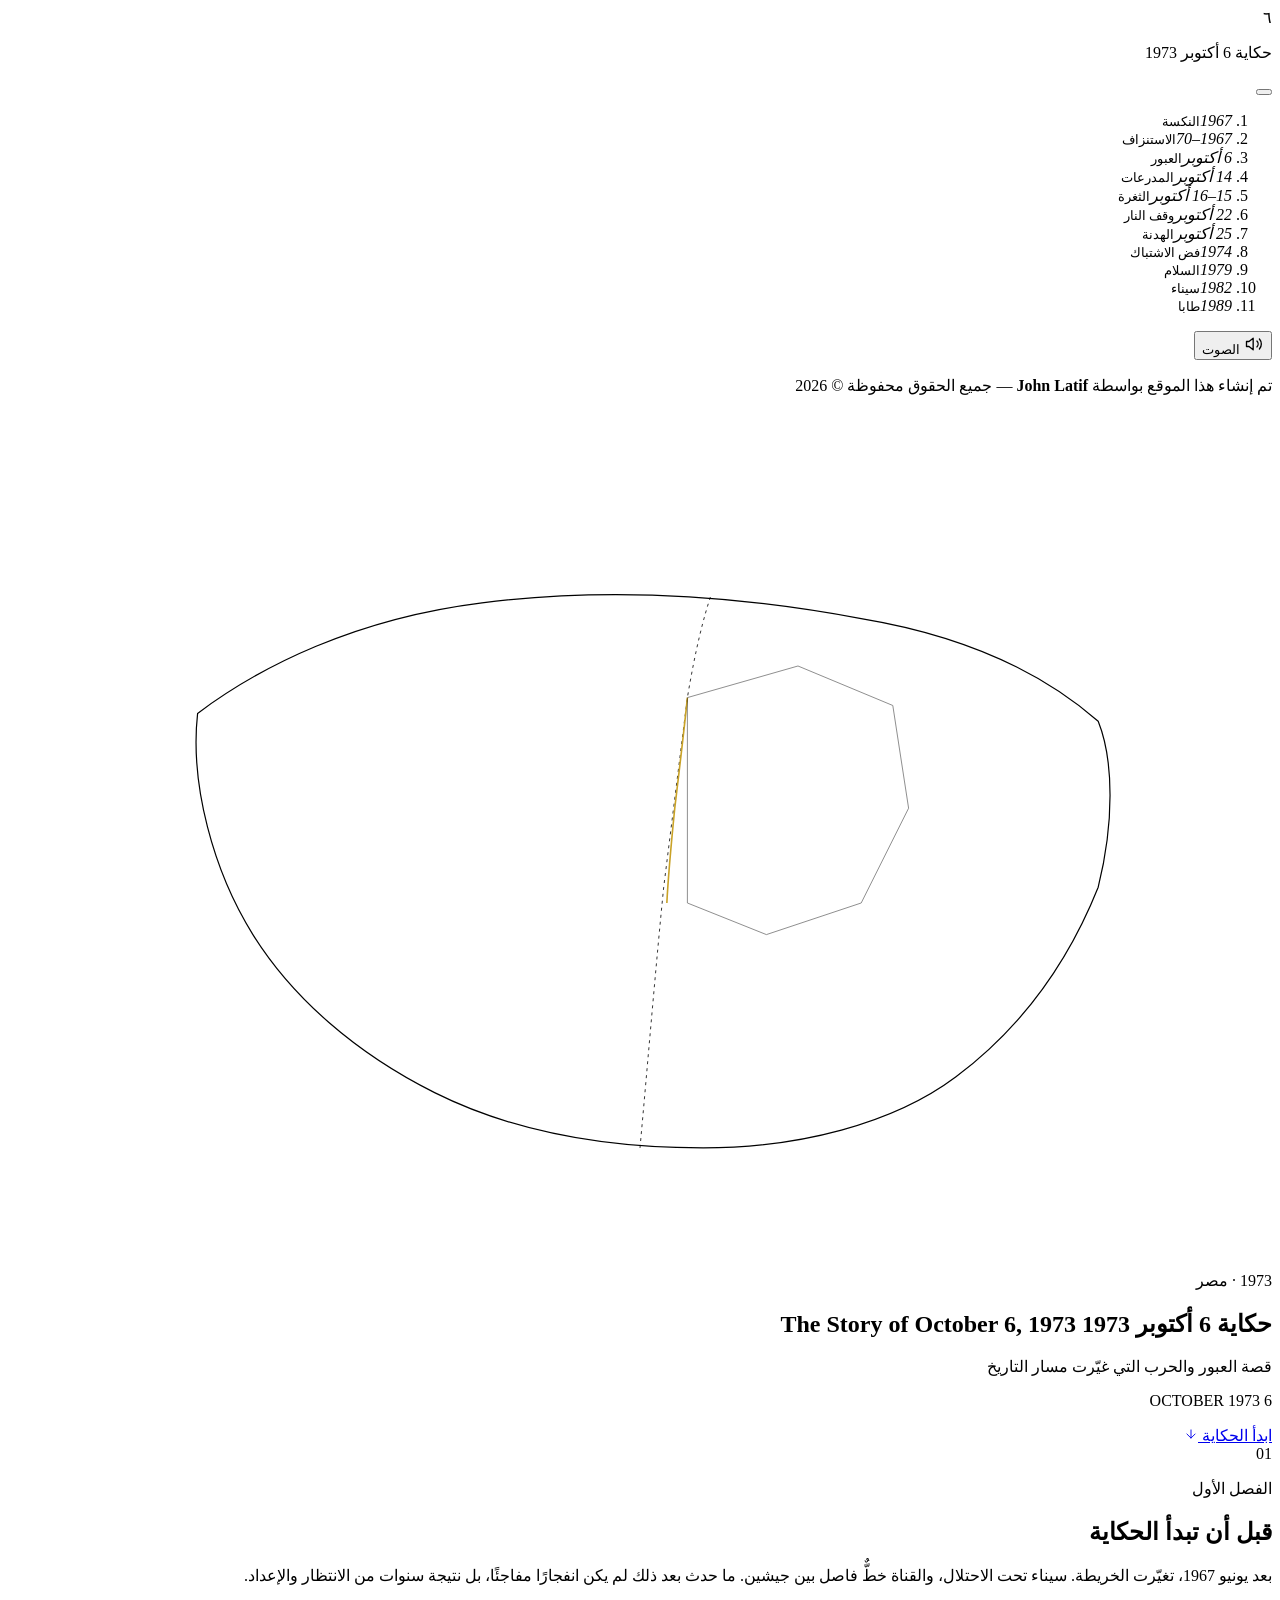
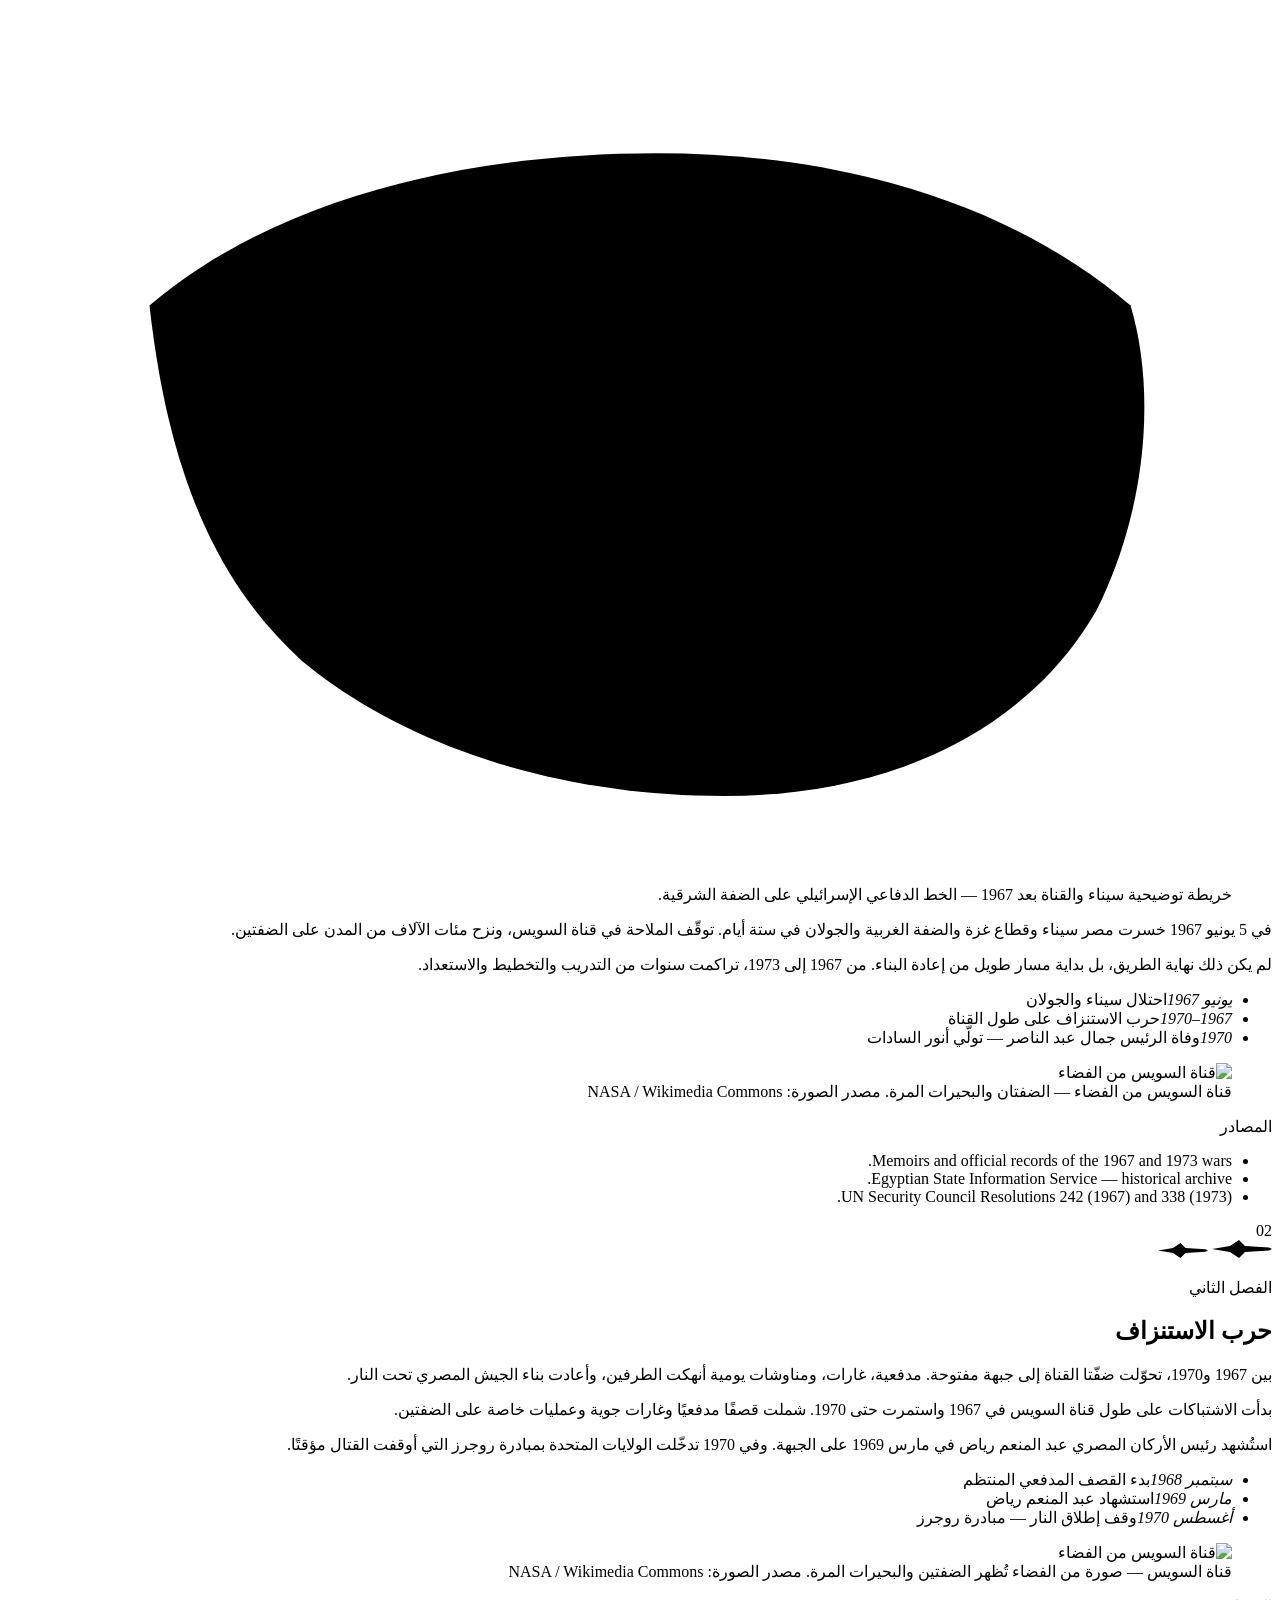
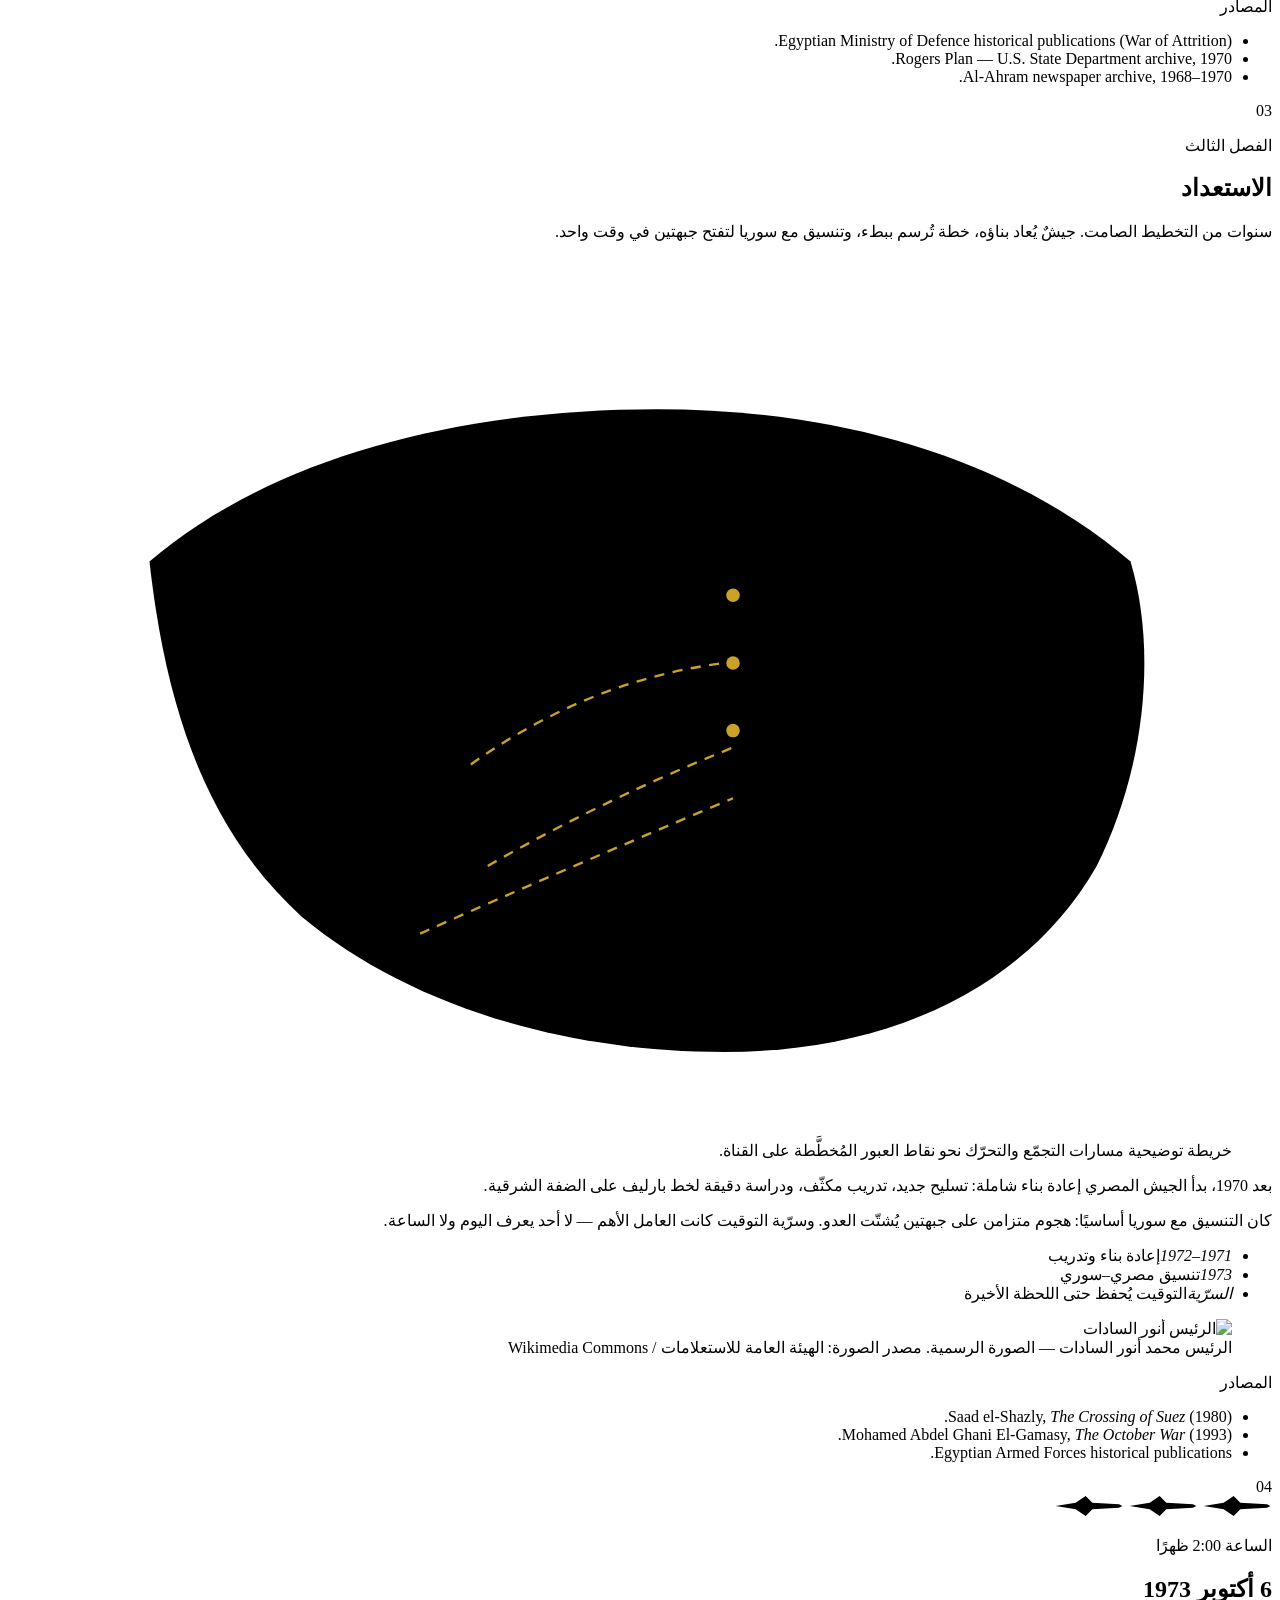
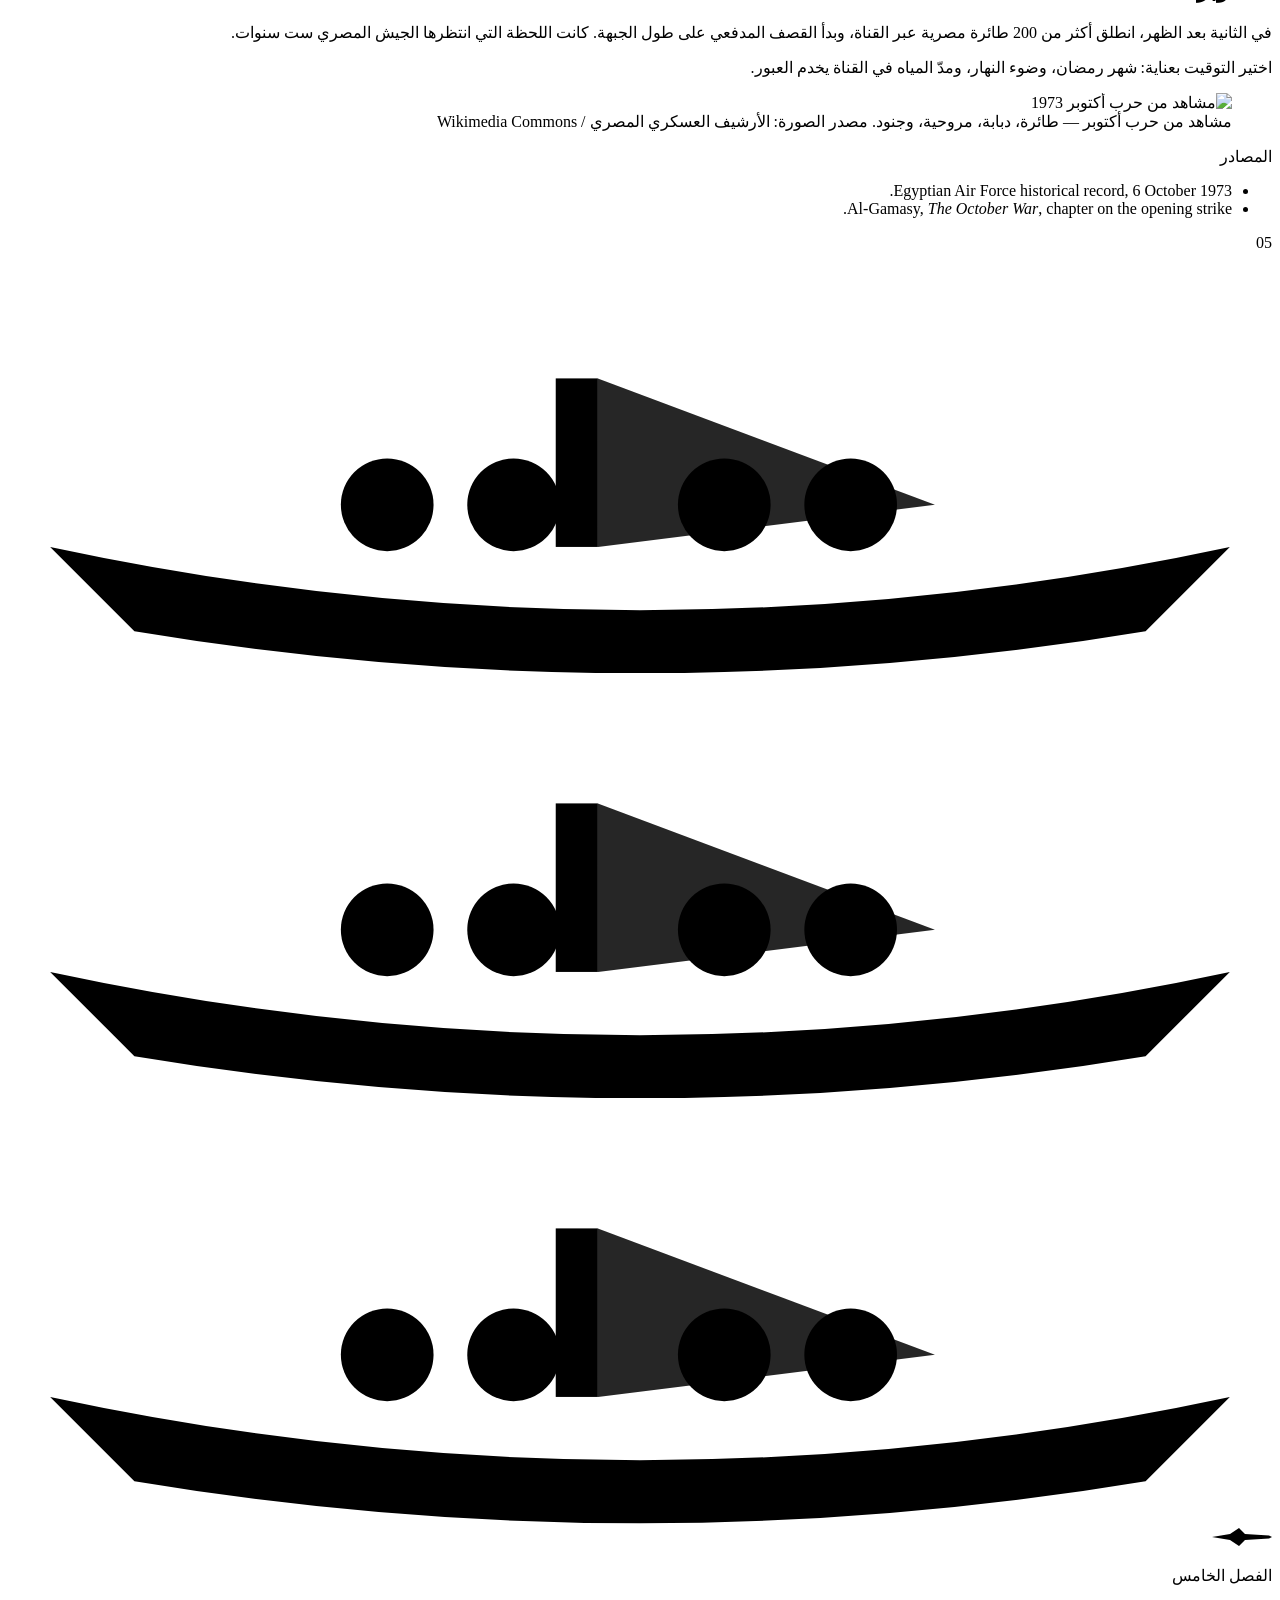
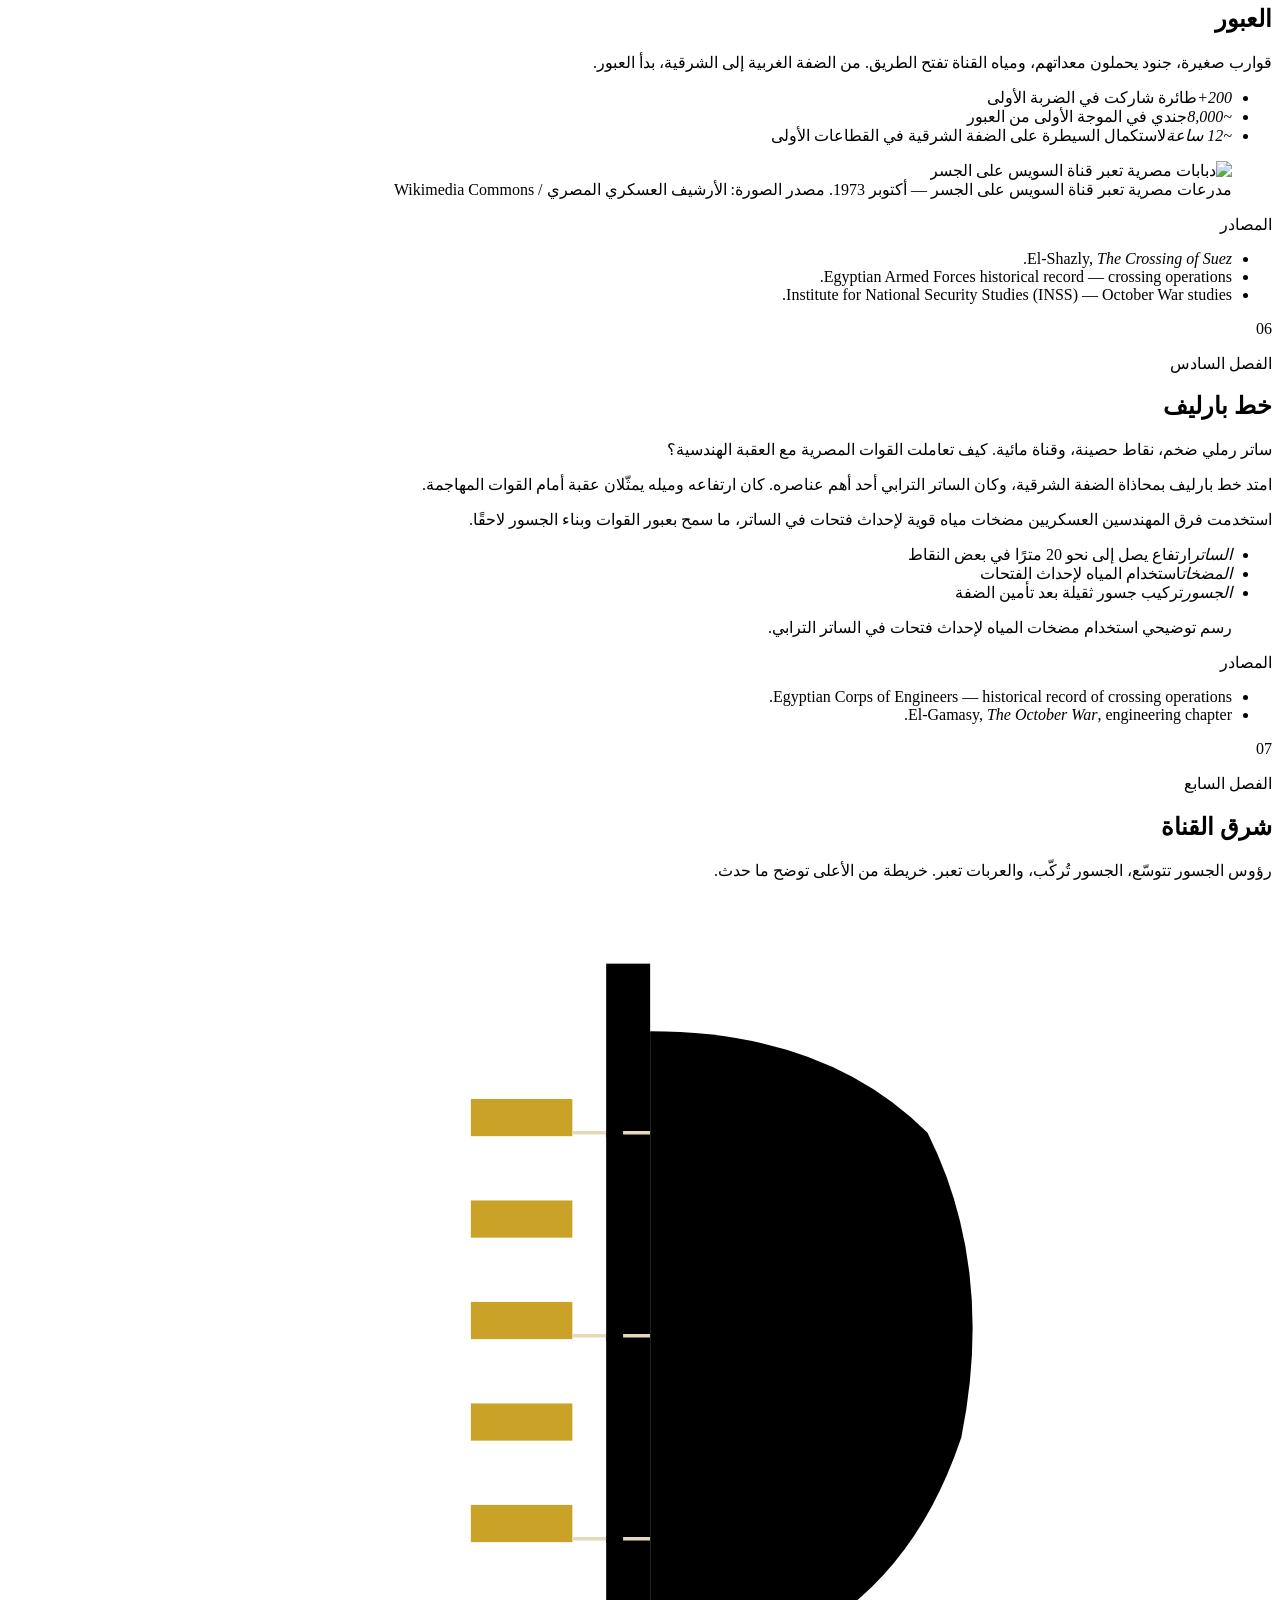
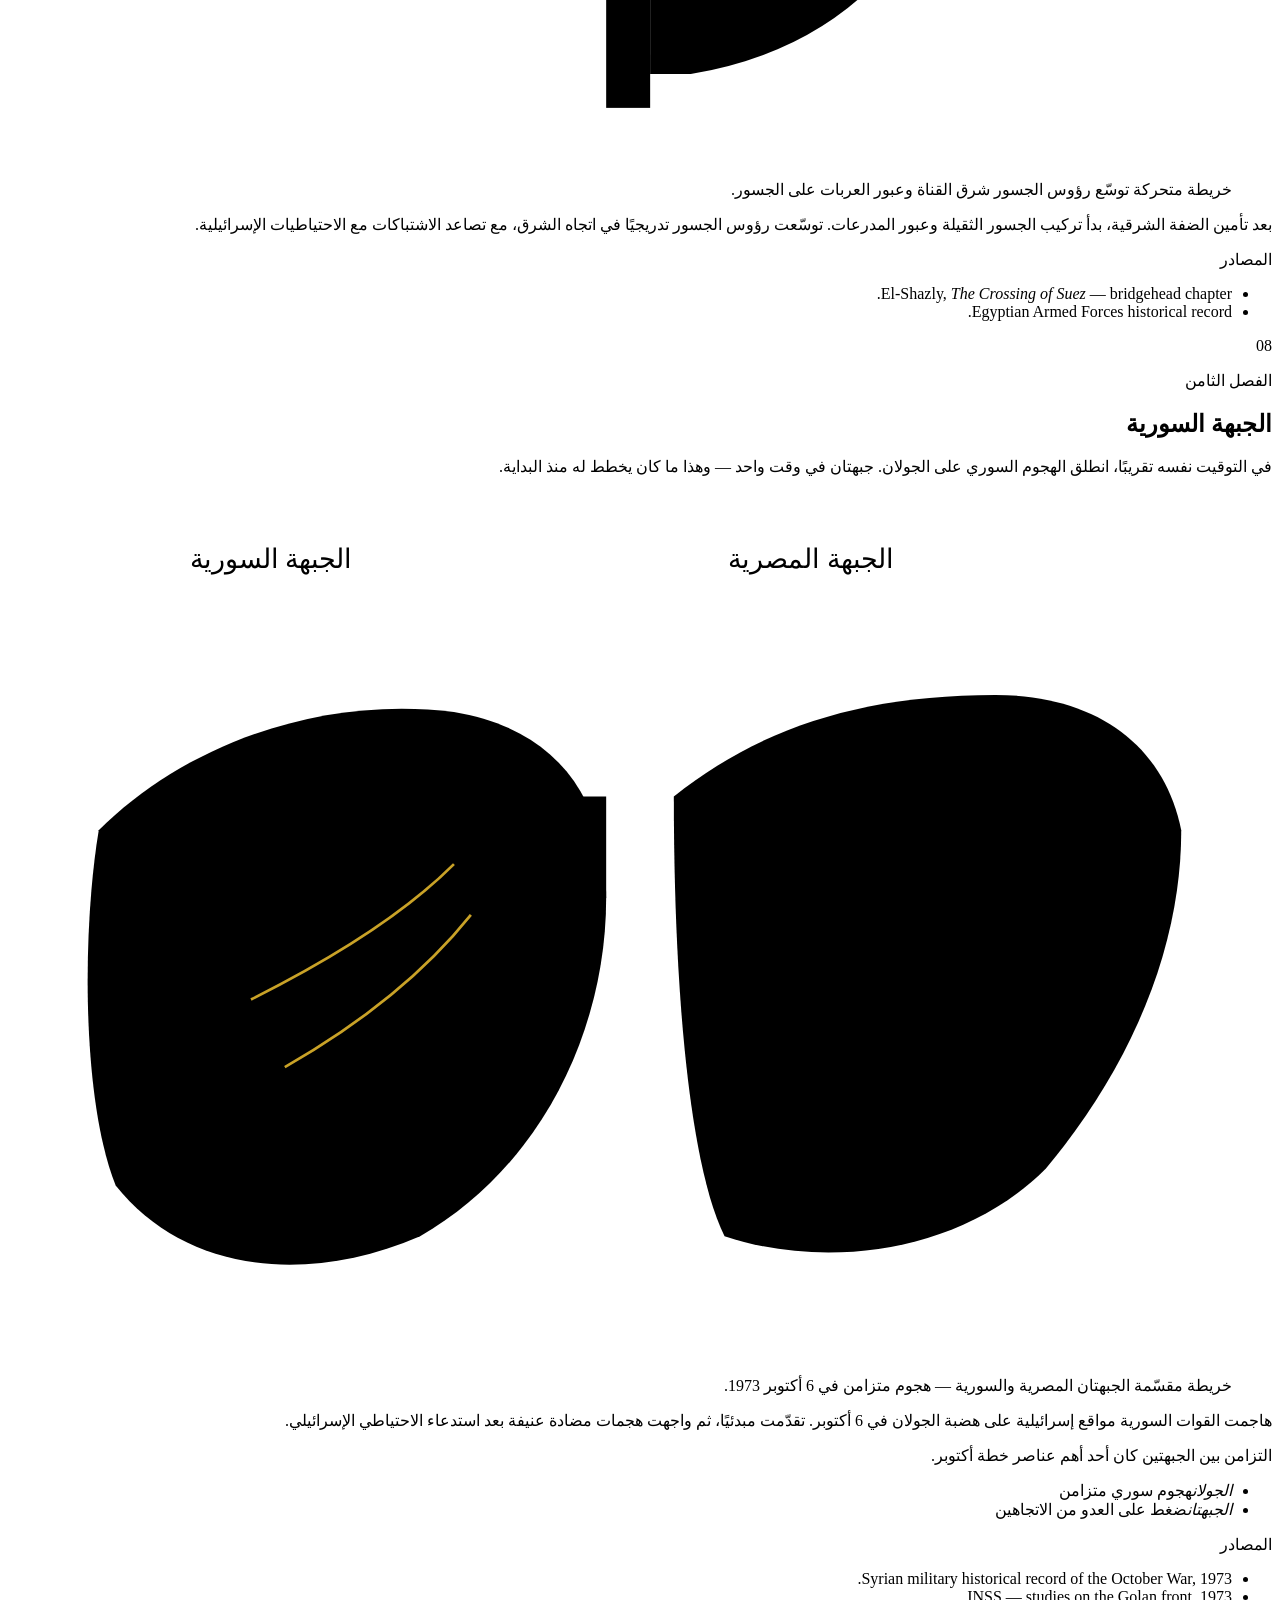
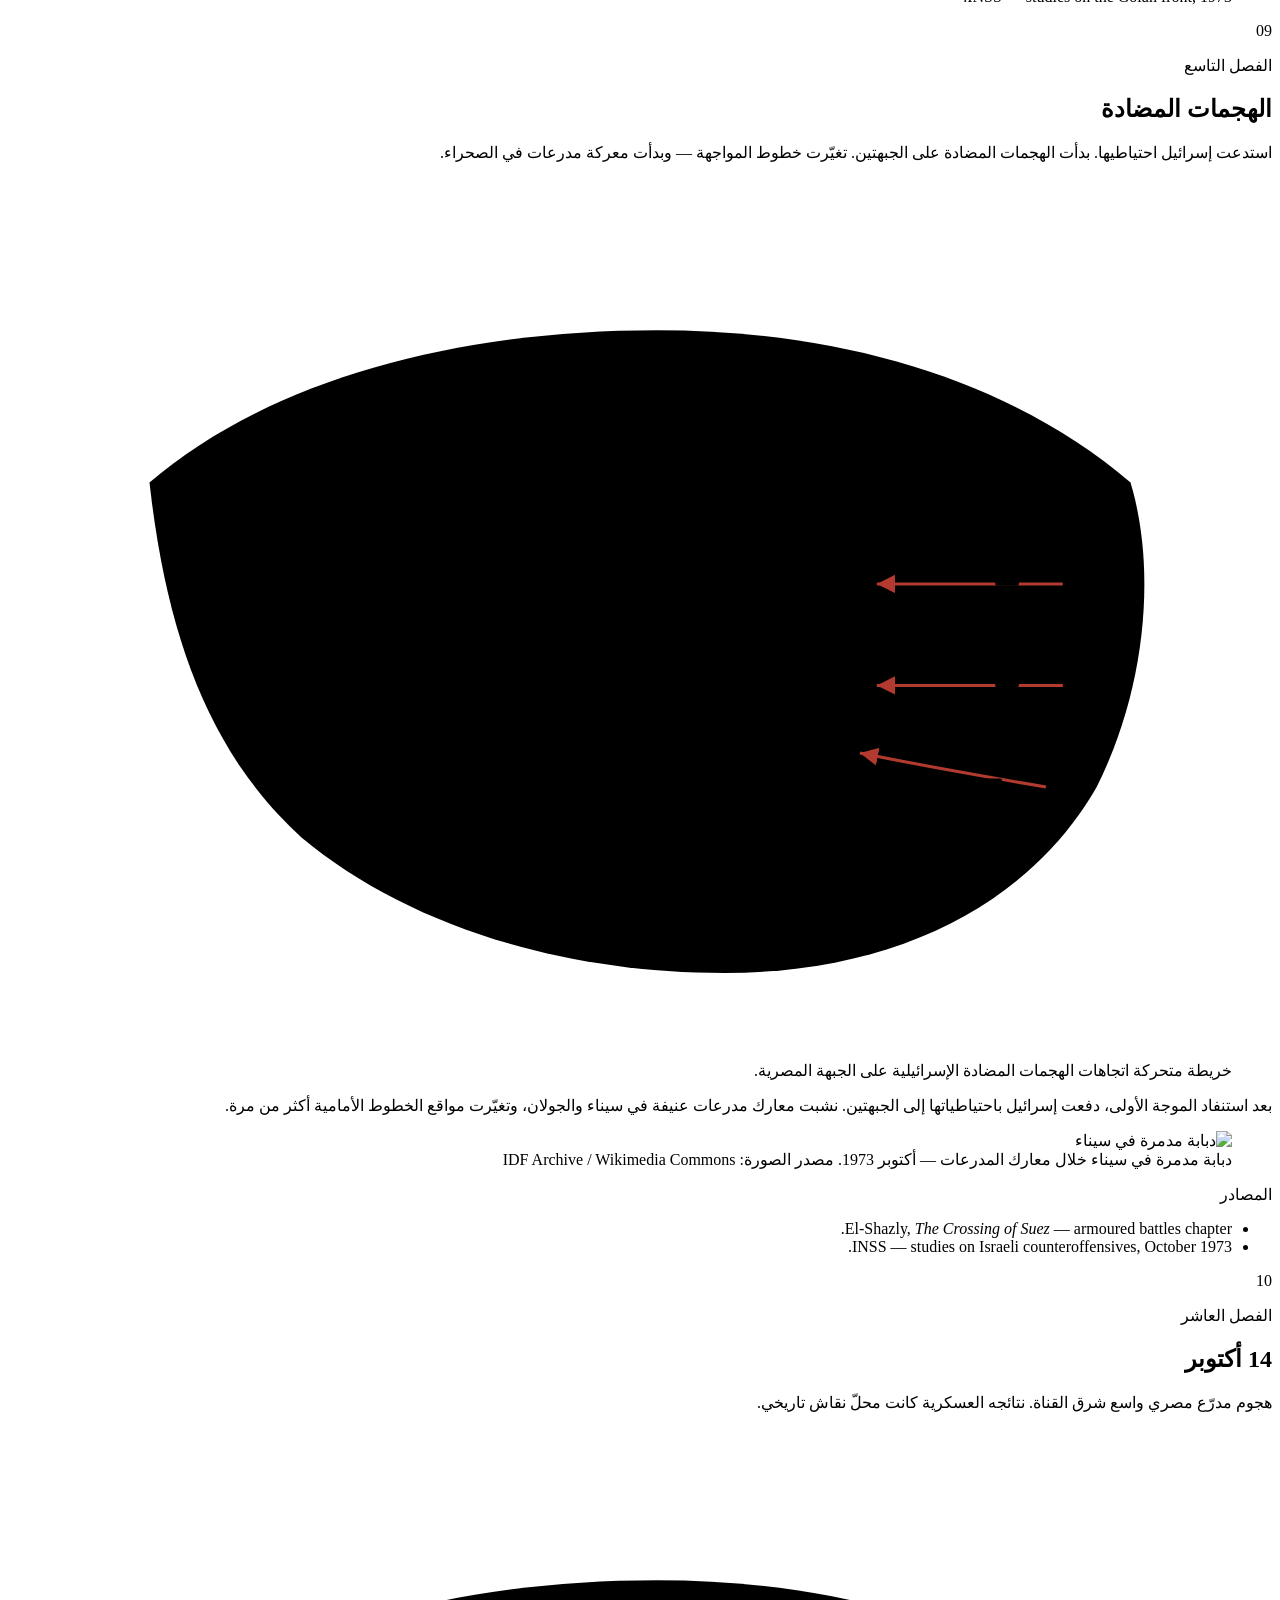
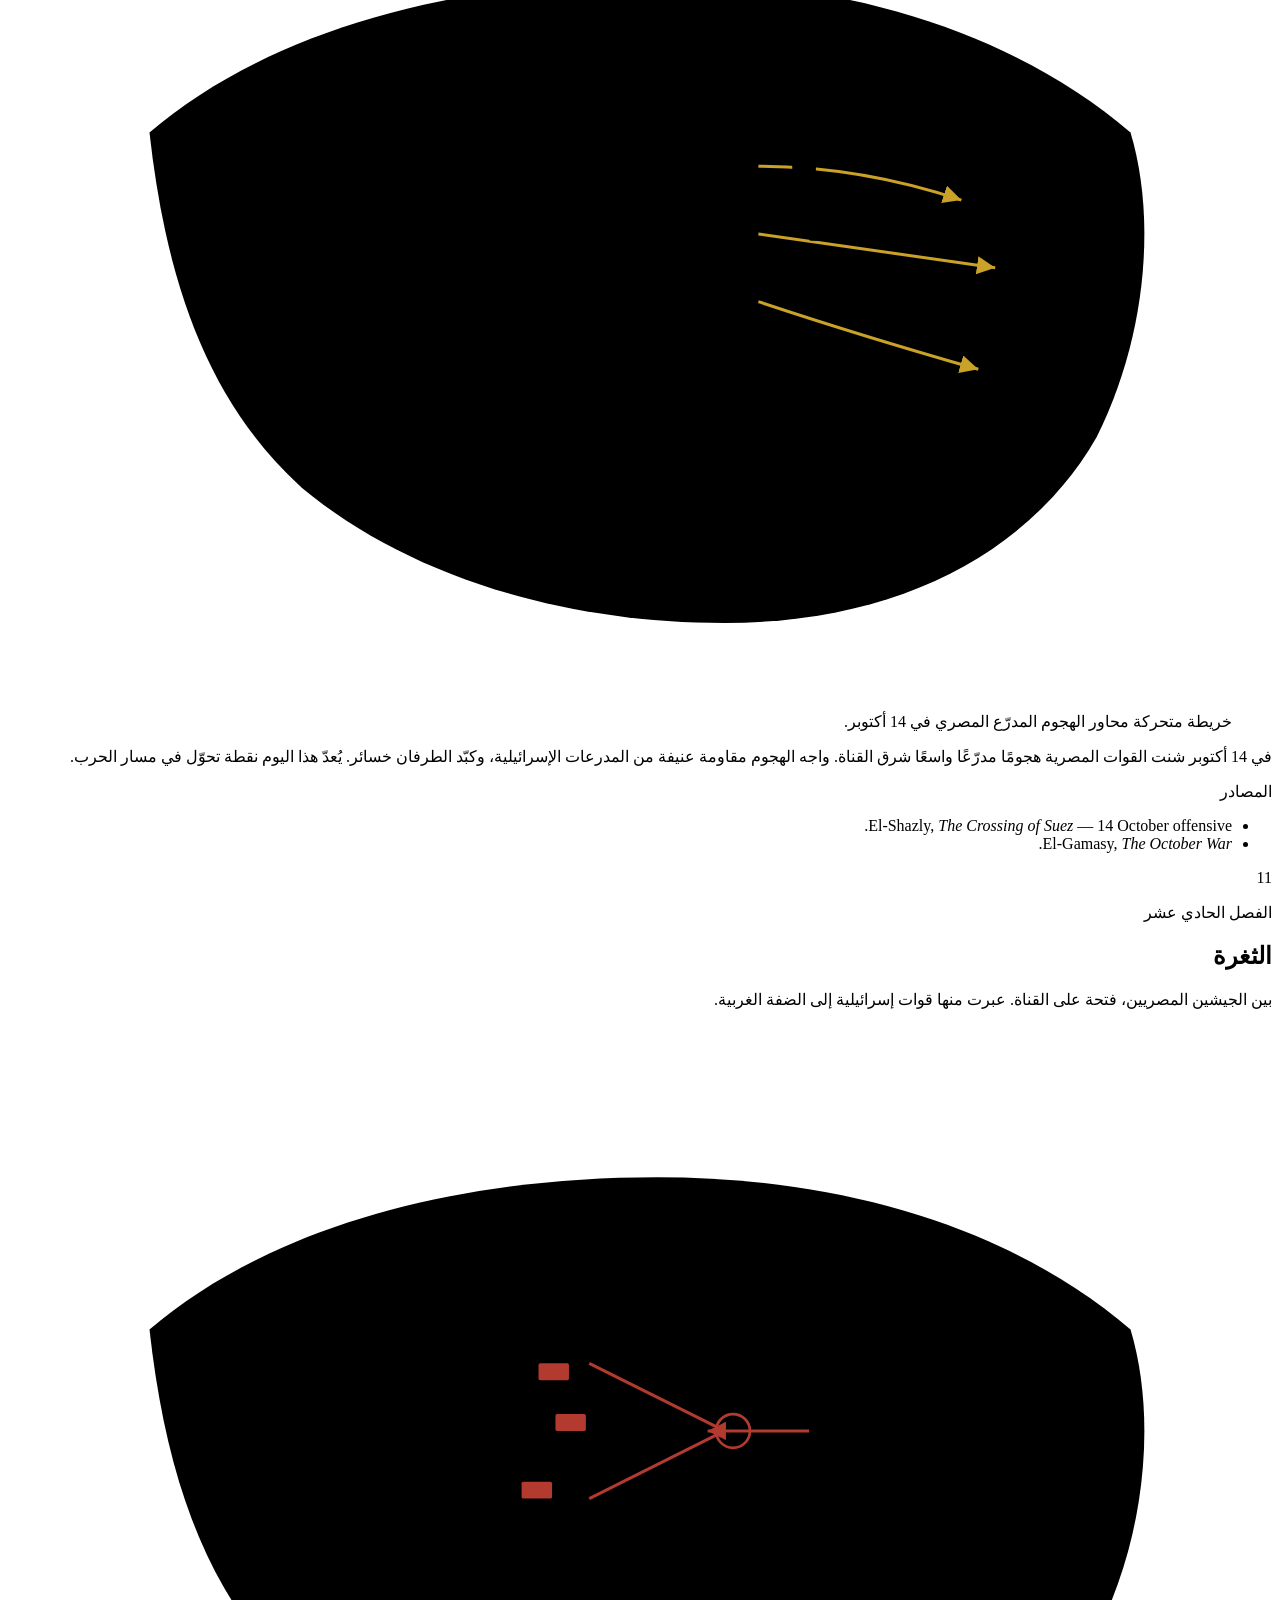
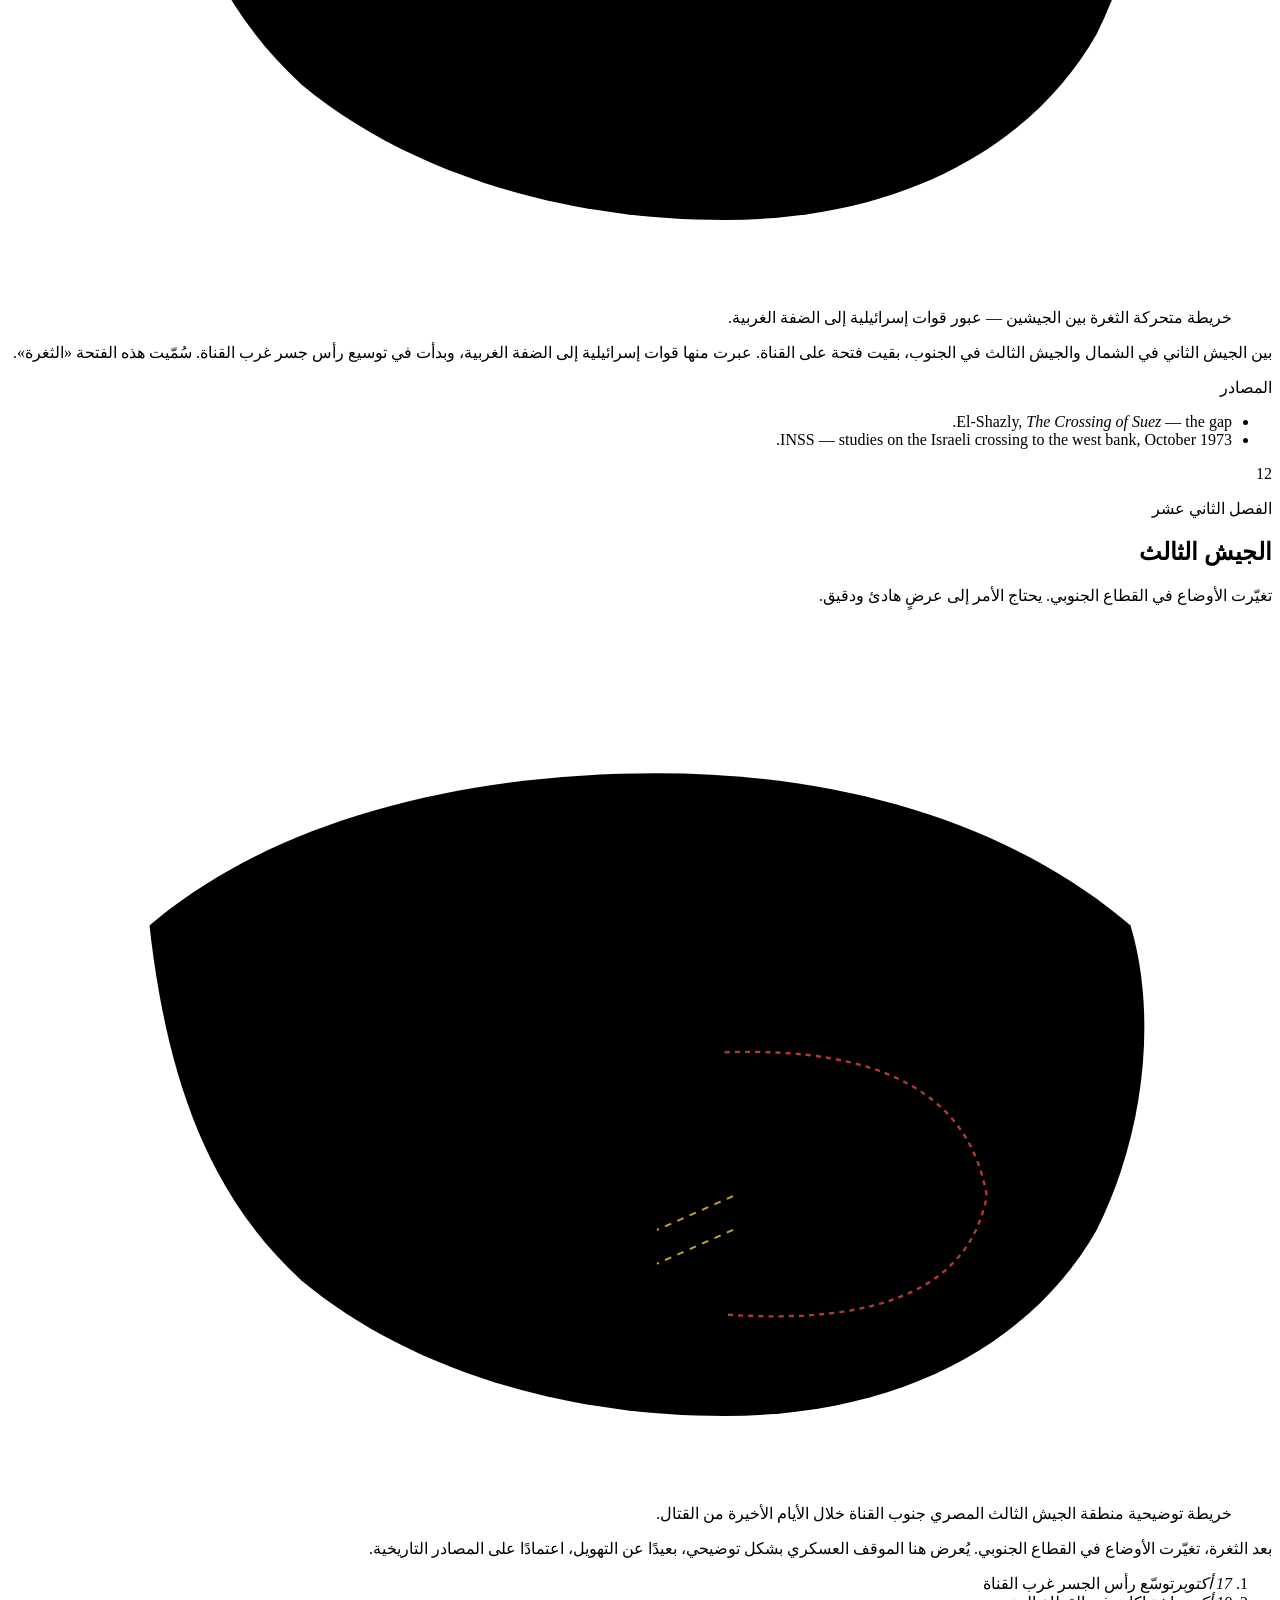
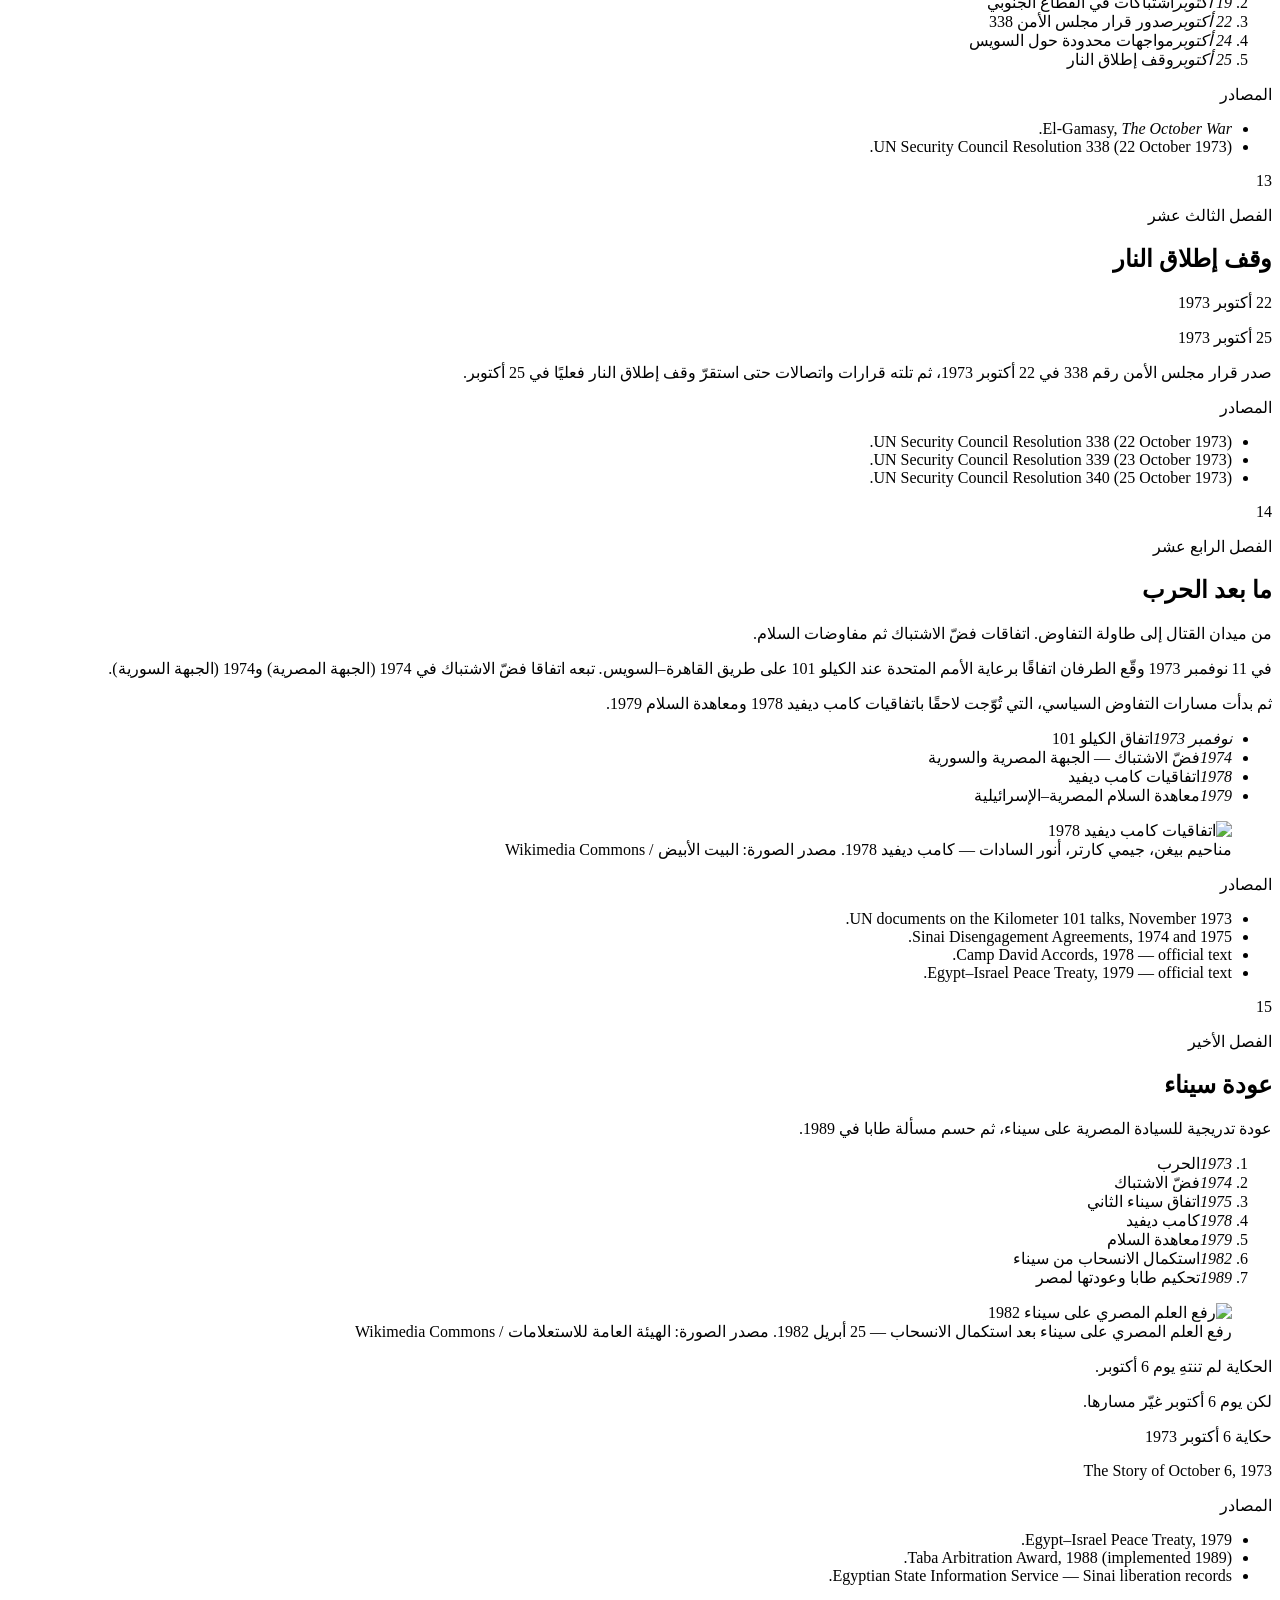
==== public/index.html @ 6283530a "Rename index.html to public/index.html" ====
<!DOCTYPE html>
<html lang="ar" dir="rtl">
<head>
<meta charset="UTF-8" />
<meta name="viewport" content="width=device-width, initial-scale=1.0, viewport-fit=cover" />
<meta name="theme-color" content="#141210" />
<title>حكاية 6 أكتوبر 1973 — The Story of October 6, 1973</title>
<meta name="description" content="قصة العبور والحرب التي غيّرت مسار التاريخ — تجربة سردية تفاعلية سينمائية عن حرب أكتوبر 1973." />
<meta name="author" content="John Latif" />
<meta name="keywords" content="6 أكتوبر, حرب أكتوبر, 1973, العبور, سيناء, مصر, October War, Yom Kippur, Ramadan War" />
<meta property="og:type" content="website" />
<meta property="og:title" content="حكاية 6 أكتوبر 1973" />
<meta property="og:description" content="قصة العبور والحرب التي غيّرت مسار التاريخ" />
<meta property="og:url" content="https://hekayet-6october.vercel.app/" />
<meta property="og:image" content="public/assets/images/hekayet-6october.webp" />
<meta property="og:locale" content="ar_EG" />
<meta name="twitter:card" content="summary_large_image" />
<meta name="twitter:title" content="حكاية 6 أكتوبر 1973" />
<meta name="twitter:description" content="قصة العبور والحرب التي غيّرت مسار التاريخ" />
<meta name="twitter:image" content="public/assets/images/hekayet-6october.webp" />
<link rel="icon" type="image/webp" href="public/assets/images/hekayet-6october.webp" />
<link rel="apple-touch-icon" href="public/assets/images/hekayet-6october.webp" />
<link rel="preconnect" href="https://fonts.googleapis.com" />
<link rel="preconnect" href="https://fonts.gstatic.com" crossorigin />
<link href="https://fonts.googleapis.com/css2?family=Amiri:wght@400;700&family=Tajawal:wght@300;400;500;700;800&family=Cormorant+Garamond:wght@400;500;600;700&family=Inter:wght@300;400;500;600&display=swap" rel="stylesheet" />
<link rel="stylesheet" href="public/css/index.css" />
<script defer src="https://cdn.jsdelivr.net/npm/gsap@3.12.5/dist/gsap.min.js"></script>
<script defer src="https://cdn.jsdelivr.net/npm/gsap@3.12.5/dist/ScrollTrigger.min.js"></script>
</head>

<body>

<div class="preloader" id="preloader" aria-hidden="true">
  <div class="preloader__inner">
    <span class="preloader__mark">٦</span>
    <div class="preloader__line"><span></span></div>
    <p class="preloader__text">حكاية 6 أكتوبر 1973</p>
  </div>
</div>

<div class="progress" aria-hidden="true">
  <div class="progress__bar" id="progressBar"></div>
</div>

<nav class="timeline" id="timeline" aria-label="الخط الزمني">
  <button class="timeline__toggle" id="timelineToggle" aria-label="إظهار/إخفاء الخط الزمني">
    <span></span><span></span><span></span>
  </button>
  <ol class="timeline__list" id="timelineList">
    <li data-year="1967"><span class="timeline__dot"></span><em>1967</em><small>النكسة</small></li>
    <li data-year="1967-70"><span class="timeline__dot"></span><em>1967–70</em><small>الاستنزاف</small></li>
    <li data-year="1973-10-06"><span class="timeline__dot"></span><em>6 أكتوبر</em><small>العبور</small></li>
    <li data-year="1973-10-14"><span class="timeline__dot"></span><em>14 أكتوبر</em><small>المدرعات</small></li>
    <li data-year="1973-10-15"><span class="timeline__dot"></span><em>15–16 أكتوبر</em><small>الثغرة</small></li>
    <li data-year="1973-10-22"><span class="timeline__dot"></span><em>22 أكتوبر</em><small>وقف النار</small></li>
    <li data-year="1973-10-25"><span class="timeline__dot"></span><em>25 أكتوبر</em><small>الهدنة</small></li>
    <li data-year="1974"><span class="timeline__dot"></span><em>1974</em><small>فض الاشتباك</small></li>
    <li data-year="1979"><span class="timeline__dot"></span><em>1979</em><small>السلام</small></li>
    <li data-year="1982"><span class="timeline__dot"></span><em>1982</em><small>سيناء</small></li>
    <li data-year="1989"><span class="timeline__dot"></span><em>1989</em><small>طابا</small></li>
  </ol>
</nav>

<button class="audio-toggle" id="audioToggle" aria-label="تشغيل/إيقاف الصوت" aria-pressed="false">
  <svg viewBox="0 0 24 24" width="20" height="20" fill="none" stroke="currentColor" stroke-width="1.6" stroke-linecap="round" stroke-linejoin="round" aria-hidden="true">
    <path d="M11 5 6 9H3v6h3l5 4V5z"/>
    <path class="audio-toggle__wave" d="M15.5 8.5a5 5 0 0 1 0 7"/>
    <path class="audio-toggle__wave" d="M18.5 6a9 9 0 0 1 0 12"/>
  </svg>
  <span class="audio-toggle__label">الصوت</span>
</button>

<audio id="ambientAudio" src="public/assets/sound/song.mp3" loop preload="none"></audio>

<div class="top-credit" role="note">
  <p>تم إنشاء هذا الموقع بواسطة <strong>John Latif</strong> — جميع الحقوق محفوظة © 2026</p>
</div>

<main id="story">

<section class="hero" id="hero" data-chapter="hero" aria-label="افتتاحية">
  <div class="hero__bg">
    <img src="public/assets/images/hekayet-6october.webp" alt="" class="hero__image" loading="eager" fetchpriority="high" draggable="false" />
    <div class="hero__vignette"></div>
    <div class="hero__grain"></div>
  </div>

  <div class="hero__map" aria-hidden="true">
    <svg viewBox="0 0 800 520" preserveAspectRatio="xMidYMid meet">
      <path class="hero__map-egypt" d="M120,180 C160,150 220,120 300,110 C380,100 460,105 540,120 C600,130 650,150 690,185 C700,210 700,250 690,290 C670,340 640,380 600,410 C560,440 500,455 440,455 C380,455 320,445 270,420 C220,395 180,360 155,320 C130,280 115,225 120,180 Z" fill="none" stroke="currentColor" stroke-width="1.2" vector-effect="non-scaling-stroke" />
      <path class="hero__map-nile" d="M400,455 C405,400 410,340 415,290 C420,250 425,210 430,170 C435,140 440,120 445,105" fill="none" stroke="currentColor" stroke-width="0.8" stroke-dasharray="3 4" vector-effect="non-scaling-stroke" />
      <path class="hero__map-canal" d="M430,170 C428,190 425,215 422,240 C420,260 418,280 417,300" fill="none" stroke="#c9a227" stroke-width="1.6" vector-effect="non-scaling-stroke" />
      <path class="hero__map-sinai" d="M430,170 L500,150 L560,175 L570,240 L540,300 L480,320 L430,300 Z" fill="none" stroke="currentColor" stroke-width="0.8" opacity="0.55" vector-effect="non-scaling-stroke" />
      <rect class="hero__sweep" x="0" y="0" width="800" height="520" fill="url(#sweepGrad)" opacity="0" />
      <defs>
        <linearGradient id="sweepGrad" x1="0" y1="0" x2="1" y2="0">
          <stop offset="0%" stop-color="#c9a227" stop-opacity="0"/>
          <stop offset="50%" stop-color="#c9a227" stop-opacity="0.18"/>
          <stop offset="100%" stop-color="#c9a227" stop-opacity="0"/>
        </linearGradient>
      </defs>
    </svg>
  </div>

  <div class="hero__content">
    <p class="hero__eyebrow">1973 · مصر</p>
    <h1 class="hero__title">
      <span class="hero__title-ar">حكاية 6 أكتوبر 1973</span>
      <span class="hero__title-en">The Story of October 6, 1973</span>
    </h1>
    <p class="hero__subtitle">قصة العبور والحرب التي غيّرت مسار التاريخ</p>
    <p class="hero__date">6 OCTOBER 1973</p>
  </div>

  <a href="#chapter-01" class="hero__cta" aria-label="ابدأ الحكاية">
    <span>ابدأ الحكاية</span>
    <svg viewBox="0 0 24 24" width="14" height="14" fill="none" stroke="currentColor" stroke-width="1.6" stroke-linecap="round" stroke-linejoin="round" aria-hidden="true">
      <path d="M12 5v14M5 12l7 7 7-7"/>
    </svg>
  </a>
</section>


<section class="chapter chapter--prewar" id="chapter-01" data-chapter="1967" aria-labelledby="ch01-title">
  <div class="chapter__marker" aria-hidden="true">01</div>
  <div class="chapter__inner">
    <header class="chapter__header">
      <p class="chapter__kicker">الفصل الأول</p>
      <h2 class="chapter__title" id="ch01-title">قبل أن تبدأ الحكاية</h2>
      <p class="chapter__lead">بعد يونيو 1967، تغيّرت الخريطة. سيناء تحت الاحتلال، والقناة خطٌّ فاصل بين جيشين. ما حدث بعد ذلك لم يكن انفجارًا مفاجئًا، بل نتيجة سنوات من الانتظار والإعداد.</p>
    </header>

    <div class="chapter__layout">
      <figure class="map" data-map="prewar">
        <div class="map__frame">
          <svg viewBox="0 0 700 520" preserveAspectRatio="xMidYMid meet" class="map__svg">
            <path class="map__egypt" d="M60,180 C130,120 240,90 360,90 C470,90 570,120 640,180 C655,230 650,300 620,360 C580,430 500,470 400,470 C300,470 210,440 150,390 C95,340 70,270 60,180 Z" />
            <path class="map__sinai" d="M400,160 L560,140 L640,180 L620,270 L560,340 L460,350 L400,300 Z" />
            <line class="map__canal" x1="405" y1="165" x2="405" y2="310" />
            <line class="map__eastbank" x1="410" y1="160" x2="410" y2="315" />
            <g class="map__positions">
              <circle cx="440" cy="200" r="3.5"/><circle cx="470" cy="230" r="3.5"/>
              <circle cx="500" cy="260" r="3.5"/><circle cx="530" cy="290" r="3.5"/>
              <circle cx="460" cy="280" r="3.5"/><circle cx="490" cy="310" r="3.5"/>
            </g>
          </svg>
        </div>
        <figcaption class="map__caption">
          <span class="map__caption-label">خريطة توضيحية</span>
          سيناء والقناة بعد 1967 — الخط الدفاعي الإسرائيلي على الضفة الشرقية.
        </figcaption>
      </figure>

      <div class="chapter__text">
        <p>في 5 يونيو 1967 خسرت مصر سيناء وقطاع غزة والضفة الغربية والجولان في ستة أيام. توقّف الملاحة في قناة السويس، ونزح مئات الآلاف من المدن على الضفتين.</p>
        <p>لم يكن ذلك نهاية الطريق، بل بداية مسار طويل من إعادة البناء. من 1967 إلى 1973، تراكمت سنوات من التدريب والتخطيط والاستعداد.</p>
        <ul class="facts">
          <li><em>يونيو 1967</em><span>احتلال سيناء والجولان</span></li>
          <li><em>1967–1970</em><span>حرب الاستنزاف على طول القناة</span></li>
          <li><em>1970</em><span>وفاة الرئيس جمال عبد الناصر — تولّي أنور السادات</span></li>
        </ul>
      </div>
    </div>

    <figure class="photo photo--wide">
      <img src="public/assets/images/archival/1967/suez-canal-satellite.webp" alt="قناة السويس من الفضاء" loading="lazy" draggable="false" />
      <figcaption>
        <span class="photo__caption">قناة السويس من الفضاء — الضفتان والبحيرات المرة.</span>
        <span class="photo__credit">مصدر الصورة: NASA / Wikimedia Commons</span>
      </figcaption>
    </figure>

    <footer class="chapter__sources">
      <p class="sources__label">المصادر</p>
      <ul>
        <li>Memoirs and official records of the 1967 and 1973 wars.</li>
        <li>Egyptian State Information Service — historical archive.</li>
        <li>UN Security Council Resolutions 242 (1967) and 338 (1973).</li>
      </ul>
    </footer>
  </div>
</section>


<section class="chapter chapter--attrition" id="chapter-02" data-chapter="1967-70" aria-labelledby="ch02-title">
  <div class="chapter__marker" aria-hidden="true">02</div>

  <div class="scene scene--attrition" aria-hidden="true">
    <div class="scene__sky"></div>
    <div class="scene__smoke scene__smoke--a"></div>
    <div class="scene__smoke scene__smoke--b"></div>
    <svg class="scene__aircraft" viewBox="0 0 40 12" width="60" height="18"><path d="M0 6 L12 4 L18 0 L22 4 L38 5 L40 6 L38 7 L22 8 L18 12 L12 8 Z" fill="currentColor"/></svg>
    <svg class="scene__aircraft scene__aircraft--b" viewBox="0 0 40 12" width="50" height="15"><path d="M0 6 L12 4 L18 0 L22 4 L38 5 L40 6 L38 7 L22 8 L18 12 L12 8 Z" fill="currentColor"/></svg>
    <div class="scene__artillery">
      <div class="artillery__flash"></div>
      <div class="artillery__flash artillery__flash--b"></div>
    </div>
  </div>

  <div class="chapter__inner">
    <header class="chapter__header">
      <p class="chapter__kicker">الفصل الثاني</p>
      <h2 class="chapter__title" id="ch02-title">حرب الاستنزاف</h2>
      <p class="chapter__lead">بين 1967 و1970، تحوّلت ضفّتا القناة إلى جبهة مفتوحة. مدفعية، غارات، ومناوشات يومية أنهكت الطرفين، وأعادت بناء الجيش المصري تحت النار.</p>
    </header>

    <div class="chapter__layout chapter__layout--reverse">
      <div class="chapter__text">
        <p>بدأت الاشتباكات على طول قناة السويس في 1967 واستمرت حتى 1970. شملت قصفًا مدفعيًا وغارات جوية وعمليات خاصة على الضفتين.</p>
        <p>استُشهد رئيس الأركان المصري عبد المنعم رياض في مارس 1969 على الجبهة. وفي 1970 تدخّلت الولايات المتحدة بمبادرة روجرز التي أوقفت القتال مؤقتًا.</p>
        <ul class="facts">
          <li><em>سبتمبر 1968</em><span>بدء القصف المدفعي المنتظم</span></li>
          <li><em>مارس 1969</em><span>استشهاد عبد المنعم رياض</span></li>
          <li><em>أغسطس 1970</em><span>وقف إطلاق النار — مبادرة روجرز</span></li>
        </ul>
      </div>

      <figure class="photo">
        <img src="public/assets/images/archival/1967/suez-canal-satellite.webp" alt="قناة السويس من الفضاء" loading="lazy" draggable="false" />
        <figcaption>
          <span class="photo__caption">قناة السويس — صورة من الفضاء تُظهر الضفتين والبحيرات المرة.</span>
          <span class="photo__credit">مصدر الصورة: NASA / Wikimedia Commons</span>
        </figcaption>
      </figure>
    </div>

    <footer class="chapter__sources">
      <p class="sources__label">المصادر</p>
      <ul>
        <li>Egyptian Ministry of Defence historical publications (War of Attrition).</li>
        <li>Rogers Plan — U.S. State Department archive, 1970.</li>
        <li>Al-Ahram newspaper archive, 1968–1970.</li>
      </ul>
    </footer>
  </div>
</section>


<section class="chapter chapter--preparation" id="chapter-03" data-chapter="1973-10-06" aria-labelledby="ch03-title">
  <div class="chapter__marker" aria-hidden="true">03</div>
  <div class="chapter__inner">
    <header class="chapter__header">
      <p class="chapter__kicker">الفصل الثالث</p>
      <h2 class="chapter__title" id="ch03-title">الاستعداد</h2>
      <p class="chapter__lead">سنوات من التخطيط الصامت. جيشٌ يُعاد بناؤه، خطة تُرسم ببطء، وتنسيق مع سوريا لتفتح جبهتين في وقت واحد.</p>
    </header>

    <div class="chapter__layout">
      <figure class="map" data-map="preparation">
        <div class="map__frame">
          <svg viewBox="0 0 700 520" preserveAspectRatio="xMidYMid meet" class="map__svg">
            <path class="map__egypt" d="M60,180 C130,120 240,90 360,90 C470,90 570,120 640,180 C655,230 650,300 620,360 C580,430 500,470 400,470 C300,470 210,440 150,390 C95,340 70,270 60,180 Z" />
            <path class="map__sinai" d="M400,160 L560,140 L640,180 L620,270 L560,340 L460,350 L400,300 Z" />
            <line class="map__canal" x1="405" y1="165" x2="405" y2="310" />
            <g class="map__routes" stroke="#c9a227" fill="none" stroke-width="1.4" stroke-dasharray="6 5">
              <path d="M250,300 Q320,250 400,240"/>
              <path d="M260,360 Q330,320 405,290"/>
              <path d="M220,400 Q310,360 405,320"/>
            </g>
            <g class="map__crosspoints" fill="#c9a227">
              <circle cx="405" cy="200" r="4"/>
              <circle cx="405" cy="240" r="4"/>
              <circle cx="405" cy="280" r="4"/>
            </g>
          </svg>
        </div>
        <figcaption class="map__caption">
          <span class="map__caption-label">خريطة توضيحية</span>
          مسارات التجمّع والتحرّك نحو نقاط العبور المُخطَّطة على القناة.
        </figcaption>
      </figure>

      <div class="chapter__text">
        <p>بعد 1970، بدأ الجيش المصري إعادة بناء شاملة: تسليح جديد، تدريب مكثّف، ودراسة دقيقة لخط بارليف على الضفة الشرقية.</p>
        <p>كان التنسيق مع سوريا أساسيًا: هجوم متزامن على جبهتين يُشتّت العدو. وسرّية التوقيت كانت العامل الأهم — لا أحد يعرف اليوم ولا الساعة.</p>
        <ul class="facts">
          <li><em>1971–1972</em><span>إعادة بناء وتدريب</span></li>
          <li><em>1973</em><span>تنسيق مصري–سوري</span></li>
          <li><em>السرّية</em><span>التوقيت يُحفظ حتى اللحظة الأخيرة</span></li>
        </ul>
      </div>
    </div>

    <figure class="photo photo--wide">
      <img src="public/assets/images/archival/1973/sadat-portrait.webp" alt="الرئيس أنور السادات" loading="lazy" draggable="false" />
      <figcaption>
        <span class="photo__caption">الرئيس محمد أنور السادات — الصورة الرسمية.</span>
        <span class="photo__credit">مصدر الصورة: الهيئة العامة للاستعلامات / Wikimedia Commons</span>
      </figcaption>
    </figure>

    <footer class="chapter__sources">
      <p class="sources__label">المصادر</p>
      <ul>
        <li>Saad el-Shazly, <em>The Crossing of Suez</em> (1980).</li>
        <li>Mohamed Abdel Ghani El-Gamasy, <em>The October War</em> (1993).</li>
        <li>Egyptian Armed Forces historical publications.</li>
      </ul>
    </footer>
  </div>
</section>


<section class="chapter chapter--h-hour" id="chapter-04" data-chapter="1973-10-06" aria-labelledby="ch04-title">
  <div class="chapter__marker" aria-hidden="true">04</div>

  <div class="scene scene--h-hour" aria-hidden="true">
    <div class="scene__sky"></div>
    <div class="scene__sun"></div>
    <svg class="scene__aircraft scene__aircraft--wave" viewBox="0 0 40 12" width="70" height="20"><path d="M0 6 L12 4 L18 0 L22 4 L38 5 L40 6 L38 7 L22 8 L18 12 L12 8 Z" fill="currentColor"/></svg>
    <svg class="scene__aircraft scene__aircraft--wave-b" viewBox="0 0 40 12" width="70" height="20"><path d="M0 6 L12 4 L18 0 L22 4 L38 5 L40 6 L38 7 L22 8 L18 12 L12 8 Z" fill="currentColor"/></svg>
    <svg class="scene__aircraft scene__aircraft--wave-c" viewBox="0 0 40 12" width="70" height="20"><path d="M0 6 L12 4 L18 0 L22 4 L38 5 L40 6 L38 7 L22 8 L18 12 L12 8 Z" fill="currentColor"/></svg>
    <div class="scene__horizon">
      <div class="flash flash--a"></div>
      <div class="flash flash--b"></div>
      <div class="flash flash--c"></div>
      <div class="flash flash--d"></div>
    </div>
  </div>

  <div class="chapter__inner chapter__inner--center">
    <p class="clock" id="ch04-clock" aria-live="polite">الساعة 2:00 ظهرًا</p>
    <h2 class="chapter__title chapter__title--xl" id="ch04-title">6 أكتوبر 1973</h2>
    <p class="chapter__lead chapter__lead--center">في الثانية بعد الظهر، انطلق أكثر من 200 طائرة مصرية عبر القناة، وبدأ القصف المدفعي على طول الجبهة. كانت اللحظة التي انتظرها الجيش المصري ست سنوات.</p>
    <p class="chapter__note">اختير التوقيت بعناية: شهر رمضان، وضوء النهار، ومدّ المياه في القناة يخدم العبور.</p>
  </div>

  <figure class="photo photo--wide">
    <img src="public/assets/images/archival/1973/war-collage-1973.webp" alt="مشاهد من حرب أكتوبر 1973" loading="lazy" draggable="false" />
    <figcaption>
      <span class="photo__caption">مشاهد من حرب أكتوبر — طائرة، دبابة، مروحية، وجنود.</span>
      <span class="photo__credit">مصدر الصورة: الأرشيف العسكري المصري / Wikimedia Commons</span>
    </figcaption>
  </figure>

  <footer class="chapter__sources chapter__sources--center">
    <p class="sources__label">المصادر</p>
    <ul>
      <li>Egyptian Air Force historical record, 6 October 1973.</li>
      <li>Al-Gamasy, <em>The October War</em>, chapter on the opening strike.</li>
    </ul>
  </footer>
</section>


<section class="chapter chapter--crossing" id="chapter-05" data-chapter="1973-10-06" aria-labelledby="ch05-title">
  <div class="chapter__marker" aria-hidden="true">05</div>

  <div class="scene scene--crossing" aria-hidden="true">
    <div class="crossing__sky"></div>
    <div class="crossing__far-bank"></div>
    <div class="crossing__water">
      <div class="water__ripple water__ripple--a"></div>
      <div class="water__ripple water__ripple--b"></div>
      <div class="water__ripple water__ripple--c"></div>
    </div>

    <svg class="boat" viewBox="0 0 60 20" data-boat="1">
      <path d="M2 14 Q30 20 58 14 L54 18 Q30 22 6 18 Z" fill="currentColor"/>
      <rect x="26" y="6" width="2" height="8" fill="currentColor"/>
      <path d="M28 6 L44 12 L28 14 Z" fill="currentColor" opacity="0.85"/>
      <circle cx="18" cy="12" r="2.2" fill="currentColor"/>
      <circle cx="24" cy="12" r="2.2" fill="currentColor"/>
      <circle cx="34" cy="12" r="2.2" fill="currentColor"/>
      <circle cx="40" cy="12" r="2.2" fill="currentColor"/>
    </svg>

    <svg class="boat boat--b" viewBox="0 0 60 20" data-boat="2">
      <path d="M2 14 Q30 20 58 14 L54 18 Q30 22 6 18 Z" fill="currentColor"/>
      <rect x="26" y="6" width="2" height="8" fill="currentColor"/>
      <path d="M28 6 L44 12 L28 14 Z" fill="currentColor" opacity="0.85"/>
      <circle cx="18" cy="12" r="2.2" fill="currentColor"/>
      <circle cx="24" cy="12" r="2.2" fill="currentColor"/>
      <circle cx="34" cy="12" r="2.2" fill="currentColor"/>
      <circle cx="40" cy="12" r="2.2" fill="currentColor"/>
    </svg>

    <svg class="boat boat--c" viewBox="0 0 60 20" data-boat="3">
      <path d="M2 14 Q30 20 58 14 L54 18 Q30 22 6 18 Z" fill="currentColor"/>
      <rect x="26" y="6" width="2" height="8" fill="currentColor"/>
      <path d="M28 6 L44 12 L28 14 Z" fill="currentColor" opacity="0.85"/>
      <circle cx="18" cy="12" r="2.2" fill="currentColor"/>
      <circle cx="24" cy="12" r="2.2" fill="currentColor"/>
      <circle cx="34" cy="12" r="2.2" fill="currentColor"/>
      <circle cx="40" cy="12" r="2.2" fill="currentColor"/>
    </svg>

    <div class="crossing__flag">
      <span class="flag__pole"></span>
      <span class="flag__cloth"></span>
    </div>

    <div class="crossing__smoke crossing__smoke--a"></div>
    <div class="crossing__smoke crossing__smoke--b"></div>

    <svg class="crossing__aircraft" viewBox="0 0 40 12" width="60" height="18"><path d="M0 6 L12 4 L18 0 L22 4 L38 5 L40 6 L38 7 L22 8 L18 12 L12 8 Z" fill="currentColor"/></svg>
  </div>

  <div class="chapter__inner chapter__inner--crossing">
    <header class="chapter__header">
      <p class="chapter__kicker">الفصل الخامس</p>
      <h2 class="chapter__title" id="ch05-title">العبور</h2>
      <p class="chapter__lead">قوارب صغيرة، جنود يحملون معداتهم، ومياه القناة تفتح الطريق. من الضفة الغربية إلى الشرقية، بدأ العبور.</p>
    </header>

    <ul class="crossing__facts">
      <li><em>200+</em><span>طائرة شاركت في الضربة الأولى</span></li>
      <li><em>~8,000</em><span>جندي في الموجة الأولى من العبور</span></li>
      <li><em>~12 ساعة</em><span>لاستكمال السيطرة على الضفة الشرقية في القطاعات الأولى</span></li>
    </ul>
  </div>

  <figure class="photo photo--wide">
    <img src="public/assets/images/archival/1973/tanks-crossing-bridge.webp" alt="دبابات مصرية تعبر قناة السويس على الجسر" loading="lazy" draggable="false" />
    <figcaption>
      <span class="photo__caption">مدرعات مصرية تعبر قناة السويس على الجسر — أكتوبر 1973.</span>
      <span class="photo__credit">مصدر الصورة: الأرشيف العسكري المصري / Wikimedia Commons</span>
    </figcaption>
  </figure>

  <footer class="chapter__sources">
    <p class="sources__label">المصادر</p>
    <ul>
      <li>El-Shazly, <em>The Crossing of Suez</em>.</li>
      <li>Egyptian Armed Forces historical record — crossing operations.</li>
      <li>Institute for National Security Studies (INSS) — October War studies.</li>
    </ul>
  </footer>
</section>


<section class="chapter chapter--barlev" id="chapter-06" data-chapter="1973-10-06" aria-labelledby="ch06-title">
  <div class="chapter__marker" aria-hidden="true">06</div>
  <div class="chapter__inner">
    <header class="chapter__header">
      <p class="chapter__kicker">الفصل السادس</p>
      <h2 class="chapter__title" id="ch06-title">خط بارليف</h2>
      <p class="chapter__lead">ساتر رملي ضخم، نقاط حصينة، وقناة مائية. كيف تعاملت القوات المصرية مع العقبة الهندسية؟</p>
    </header>

    <div class="chapter__layout chapter__layout--reverse">
      <div class="chapter__text">
        <p>امتد خط بارليف بمحاذاة الضفة الشرقية، وكان الساتر الترابي أحد أهم عناصره. كان ارتفاعه وميله يمثّلان عقبة أمام القوات المهاجمة.</p>
        <p>استخدمت فرق المهندسين العسكريين مضخات مياه قوية لإحداث فتحات في الساتر، ما سمح بعبور القوات وبناء الجسور لاحقًا.</p>
        <ul class="facts">
          <li><em>الساتر</em><span>ارتفاع يصل إلى نحو 20 مترًا في بعض النقاط</span></li>
          <li><em>المضخات</em><span>استخدام المياه لإحداث الفتحات</span></li>
          <li><em>الجسور</em><span>تركيب جسور ثقيلة بعد تأمين الضفة</span></li>
        </ul>
      </div>

      <figure class="barlev">
        <div class="barlev__frame">
          <div class="barlev__sand">
            <span class="barlev__breach barlev__breach--a"></span>
            <span class="barlev__breach barlev__breach--b"></span>
          </div>
          <div class="barlev__water">
            <span class="barlev__jet barlev__jet--a"></span>
            <span class="barlev__jet barlev__jet--b"></span>
          </div>
          <div class="barlev__pump barlev__pump--a"></div>
          <div class="barlev__pump barlev__pump--b"></div>
        </div>
        <figcaption class="map__caption">
          <span class="map__caption-label">رسم توضيحي</span>
          استخدام مضخات المياه لإحداث فتحات في الساتر الترابي.
        </figcaption>
      </figure>
    </div>

    <footer class="chapter__sources">
      <p class="sources__label">المصادر</p>
      <ul>
        <li>Egyptian Corps of Engineers — historical record of crossing operations.</li>
        <li>El-Gamasy, <em>The October War</em>, engineering chapter.</li>
      </ul>
    </footer>
  </div>
</section>


<section class="chapter chapter--eastbank" id="chapter-07" data-chapter="1973-10-06" aria-labelledby="ch07-title">
  <div class="chapter__marker" aria-hidden="true">07</div>
  <div class="chapter__inner">
    <header class="chapter__header">
      <p class="chapter__kicker">الفصل السابع</p>
      <h2 class="chapter__title" id="ch07-title">شرق القناة</h2>
      <p class="chapter__lead">رؤوس الجسور تتوسّع، الجسور تُركّب، والعربات تعبر. خريطة من الأعلى توضح ما حدث.</p>
    </header>

    <figure class="map map--topdown" data-map="eastbank">
      <div class="map__frame">
        <svg viewBox="0 0 700 520" preserveAspectRatio="xMidYMid meet" class="map__svg">
          <rect class="map__canal-band" x="330" y="40" width="26" height="440"/>
          <g class="map__egypt-pos" fill="#c9a227">
            <rect x="250" y="120" width="60" height="22"/>
            <rect x="250" y="180" width="60" height="22"/>
            <rect x="250" y="240" width="60" height="22"/>
            <rect x="250" y="300" width="60" height="22"/>
            <rect x="250" y="360" width="60" height="22"/>
          </g>
          <g class="map__bridges" stroke="#e6d9b8" stroke-width="2">
            <line x1="310" y1="140" x2="380" y2="140"/>
            <line x1="310" y1="260" x2="380" y2="260"/>
            <line x1="310" y1="380" x2="380" y2="380"/>
          </g>
          <g class="map__vehicles">
            <rect class="veh veh--1" x="330" y="138" width="10" height="5" rx="1"/>
            <rect class="veh veh--2" x="330" y="258" width="10" height="5" rx="1"/>
            <rect class="veh veh--3" x="330" y="378" width="10" height="5" rx="1"/>
          </g>
          <path class="map__expansion" d="M356,80 Q460,80 520,140 Q560,220 540,320 Q500,440 380,460 L356,460 Z"/>
        </svg>
      </div>
      <figcaption class="map__caption">
        <span class="map__caption-label">خريطة متحركة</span>
        توسّع رؤوس الجسور شرق القناة وعبور العربات على الجسور.
      </figcaption>
    </figure>

    <div class="chapter__text chapter__text--wide">
      <p>بعد تأمين الضفة الشرقية، بدأ تركيب الجسور الثقيلة وعبور المدرعات. توسّعت رؤوس الجسور تدريجيًا في اتجاه الشرق، مع تصاعد الاشتباكات مع الاحتياطيات الإسرائيلية.</p>
    </div>

    <footer class="chapter__sources">
      <p class="sources__label">المصادر</p>
      <ul>
        <li>El-Shazly, <em>The Crossing of Suez</em> — bridgehead chapter.</li>
        <li>Egyptian Armed Forces historical record.</li>
      </ul>
    </footer>
  </div>
</section>


<section class="chapter chapter--syrian" id="chapter-08" data-chapter="1973-10-06" aria-labelledby="ch08-title">
  <div class="chapter__marker" aria-hidden="true">08</div>
  <div class="chapter__inner">
    <header class="chapter__header">
      <p class="chapter__kicker">الفصل الثامن</p>
      <h2 class="chapter__title" id="ch08-title">الجبهة السورية</h2>
      <p class="chapter__lead">في التوقيت نفسه تقريبًا، انطلق الهجوم السوري على الجولان. جبهتان في وقت واحد — وهذا ما كان يخطط له منذ البداية.</p>
    </header>

    <div class="chapter__layout">
      <figure class="map map--split" data-map="syrian">
        <div class="map__frame">
          <svg viewBox="0 0 700 520" preserveAspectRatio="xMidYMid meet" class="map__svg">
            <line x1="350" y1="20" x2="350" y2="500" class="map__divider"/>
            <text x="500" y="45" class="map__label">الجبهة المصرية</text>
            <text x="180" y="45" class="map__label">الجبهة السورية</text>
            <path class="map__egypt" d="M370,180 C420,140 480,120 560,120 C620,120 660,150 670,200 C670,270 640,340 590,400 C540,450 460,460 400,440 C380,400 370,300 370,180 Z"/>
            <line class="map__canal" x1="405" y1="180" x2="405" y2="380"/>
            <path class="map__syria" d="M30,200 C80,150 160,120 240,130 C300,140 330,180 330,240 C330,320 290,400 220,440 C150,470 80,460 40,410 C20,360 20,260 30,200 Z"/>
            <path class="map__golan" d="M240,180 L330,180 L330,240 L240,260 Z"/>
            <g class="map__syrian-arrows" stroke="#c9a227" fill="none" stroke-width="1.6">
              <path d="M120,300 Q200,260 240,220"/>
              <path d="M140,340 Q210,300 250,250"/>
            </g>
          </svg>
        </div>
        <figcaption class="map__caption">
          <span class="map__caption-label">خريطة مقسّمة</span>
          الجبهتان المصرية والسورية — هجوم متزامن في 6 أكتوبر 1973.
        </figcaption>
      </figure>

      <div class="chapter__text">
        <p>هاجمت القوات السورية مواقع إسرائيلية على هضبة الجولان في 6 أكتوبر. تقدّمت مبدئيًا، ثم واجهت هجمات مضادة عنيفة بعد استدعاء الاحتياطي الإسرائيلي.</p>
        <p>التزامن بين الجبهتين كان أحد أهم عناصر خطة أكتوبر.</p>
        <ul class="facts">
          <li><em>الجولان</em><span>هجوم سوري متزامن</span></li>
          <li><em>الجبهتان</em><span>ضغط على العدو من الاتجاهين</span></li>
        </ul>
      </div>
    </div>

    <footer class="chapter__sources">
      <p class="sources__label">المصادر</p>
      <ul>
        <li>Syrian military historical record of the October War, 1973.</li>
        <li>INSS — studies on the Golan front, 1973.</li>
      </ul>
    </footer>
  </div>
</section>


<section class="chapter chapter--counter" id="chapter-09" data-chapter="1973-10-14" aria-labelledby="ch09-title">
  <div class="chapter__marker" aria-hidden="true">09</div>
  <div class="chapter__inner">
    <header class="chapter__header">
      <p class="chapter__kicker">الفصل التاسع</p>
      <h2 class="chapter__title" id="ch09-title">الهجمات المضادة</h2>
      <p class="chapter__lead">استدعت إسرائيل احتياطيها. بدأت الهجمات المضادة على الجبهتين. تغيّرت خطوط المواجهة — وبدأت معركة مدرعات في الصحراء.</p>
    </header>

    <figure class="map map--frontlines" data-map="counter">
      <div class="map__frame">
        <svg viewBox="0 0 700 520" preserveAspectRatio="xMidYMid meet" class="map__svg">
          <path class="map__egypt" d="M60,180 C130,120 240,90 360,90 C470,90 570,120 640,180 C655,230 650,300 620,360 C580,430 500,470 400,470 C300,470 210,440 150,390 C95,340 70,270 60,180 Z"/>
          <line class="map__canal" x1="405" y1="165" x2="405" y2="310"/>
          <path class="map__frontline map__frontline--before" d="M410,180 Q470,190 520,210 Q560,240 560,280 Q540,320 500,330 Q460,330 430,310" />
          <g class="map__counter-arrows" stroke="#b23a2f" fill="none" stroke-width="1.8">
            <path d="M600,240 Q540,240 490,240" marker-end="url(#arrowRed)"/>
            <path d="M600,300 Q540,300 490,300" marker-end="url(#arrowRed)"/>
            <path d="M590,360 Q530,350 480,340" marker-end="url(#arrowRed)"/>
          </g>
          <defs>
            <marker id="arrowRed" markerWidth="8" markerHeight="8" refX="6" refY="3" orient="auto">
              <path d="M0,0 L6,3 L0,6 Z" fill="#b23a2f"/>
            </marker>
          </defs>
          <g class="map__tanks" fill="currentColor">
            <rect x="560" y="235" width="14" height="6" rx="1"/>
            <rect x="560" y="295" width="14" height="6" rx="1"/>
            <rect x="550" y="355" width="14" height="6" rx="1"/>
          </g>
        </svg>
      </div>
      <figcaption class="map__caption">
        <span class="map__caption-label">خريطة متحركة</span>
        اتجاهات الهجمات المضادة الإسرائيلية على الجبهة المصرية.
      </figcaption>
    </figure>

    <div class="chapter__text chapter__text--wide">
      <p>بعد استنفاد الموجة الأولى، دفعت إسرائيل باحتياطياتها إلى الجبهتين. نشبت معارك مدرعات عنيفة في سيناء والجولان، وتغيّرت مواقع الخطوط الأمامية أكثر من مرة.</p>
    </div>

    <figure class="photo photo--wide">
      <img src="public/assets/images/archival/1973/destroyed-tank.webp" alt="دبابة مدمرة في سيناء" loading="lazy" draggable="false" />
      <figcaption>
        <span class="photo__caption">دبابة مدمرة في سيناء خلال معارك المدرعات — أكتوبر 1973.</span>
        <span class="photo__credit">مصدر الصورة: IDF Archive / Wikimedia Commons</span>
      </figcaption>
    </figure>

    <footer class="chapter__sources">
      <p class="sources__label">المصادر</p>
      <ul>
        <li>El-Shazly, <em>The Crossing of Suez</em> — armoured battles chapter.</li>
        <li>INSS — studies on Israeli counteroffensives, October 1973.</li>
      </ul>
    </footer>
  </div>
</section>


<section class="chapter chapter--oct14" id="chapter-10" data-chapter="1973-10-14" aria-labelledby="ch10-title">
  <div class="chapter__marker" aria-hidden="true">10</div>
  <div class="chapter__inner">
    <header class="chapter__header">
      <p class="chapter__kicker">الفصل العاشر</p>
      <h2 class="chapter__title" id="ch10-title">14 أكتوبر</h2>
      <p class="chapter__lead">هجوم مدرّع مصري واسع شرق القناة. نتائجه العسكرية كانت محلّ نقاش تاريخي.</p>
    </header>

    <figure class="map map--armour" data-map="oct14">
      <div class="map__frame">
        <svg viewBox="0 0 700 520" preserveAspectRatio="xMidYMid meet" class="map__svg">
          <path class="map__egypt" d="M60,180 C130,120 240,90 360,90 C470,90 570,120 640,180 C655,230 650,300 620,360 C580,430 500,470 400,470 C300,470 210,440 150,390 C95,340 70,270 60,180 Z"/>
          <line class="map__canal" x1="405" y1="165" x2="405" y2="310"/>
          <g class="map__armour-arrows" stroke="#c9a227" fill="none" stroke-width="1.8">
            <path d="M420,200 Q480,200 540,220" marker-end="url(#arrowGold)"/>
            <path d="M420,240 Q490,250 560,260" marker-end="url(#arrowGold)"/>
            <path d="M420,280 Q480,300 550,320" marker-end="url(#arrowGold)"/>
          </g>
          <defs>
            <marker id="arrowGold" markerWidth="8" markerHeight="8" refX="6" refY="3" orient="auto">
              <path d="M0,0 L6,3 L0,6 Z" fill="#c9a227"/>
            </marker>
          </defs>
          <g class="map__tanks" fill="currentColor">
            <rect x="440" y="198" width="14" height="6" rx="1"/>
            <rect x="450" y="238" width="14" height="6" rx="1"/>
            <rect x="460" y="278" width="14" height="6" rx="1"/>
            <rect x="500" y="218" width="14" height="6" rx="1"/>
            <rect x="510" y="258" width="14" height="6" rx="1"/>
          </g>
        </svg>
      </div>
      <figcaption class="map__caption">
        <span class="map__caption-label">خريطة متحركة</span>
        محاور الهجوم المدرّع المصري في 14 أكتوبر.
      </figcaption>
    </figure>

    <div class="chapter__text chapter__text--wide">
      <p>في 14 أكتوبر شنت القوات المصرية هجومًا مدرّعًا واسعًا شرق القناة. واجه الهجوم مقاومة عنيفة من المدرعات الإسرائيلية، وكبّد الطرفان خسائر. يُعدّ هذا اليوم نقطة تحوّل في مسار الحرب.</p>
    </div>

    <footer class="chapter__sources">
      <p class="sources__label">المصادر</p>
      <ul>
        <li>El-Shazly, <em>The Crossing of Suez</em> — 14 October offensive.</li>
        <li>El-Gamasy, <em>The October War</em>.</li>
      </ul>
    </footer>
  </div>
</section>


<section class="chapter chapter--deversoir" id="chapter-11" data-chapter="1973-10-15" aria-labelledby="ch11-title">
  <div class="chapter__marker" aria-hidden="true">11</div>
  <div class="chapter__inner">
    <header class="chapter__header">
      <p class="chapter__kicker">الفصل الحادي عشر</p>
      <h2 class="chapter__title" id="ch11-title">الثغرة</h2>
      <p class="chapter__lead">بين الجيشين المصريين، فتحة على القناة. عبرت منها قوات إسرائيلية إلى الضفة الغربية.</p>
    </header>

    <figure class="map map--deversoir" data-map="deversoir">
      <div class="map__frame">
        <svg viewBox="0 0 700 520" preserveAspectRatio="xMidYMid meet" class="map__svg">
          <path class="map__egypt" d="M60,180 C130,120 240,90 360,90 C470,90 570,120 640,180 C655,230 650,300 620,360 C580,430 500,470 400,470 C300,470 210,440 150,390 C95,340 70,270 60,180 Z"/>
          <line class="map__canal" x1="405" y1="165" x2="405" y2="310"/>
          <circle class="map__gap" cx="405" cy="240" r="10" fill="none" stroke="#b23a2f" stroke-width="1.6"/>
          <g class="map__israel-arrows" stroke="#b23a2f" fill="none" stroke-width="1.8">
            <path d="M450,240 Q420,240 390,240" marker-end="url(#arrowRed2)"/>
            <path d="M400,240 Q360,260 320,280"/>
            <path d="M400,240 Q360,220 320,200"/>
          </g>
          <defs>
            <marker id="arrowRed2" markerWidth="8" markerHeight="8" refX="6" refY="3" orient="auto">
              <path d="M0,0 L6,3 L0,6 Z" fill="#b23a2f"/>
            </marker>
          </defs>
          <g class="map__israel-pos" fill="#b23a2f">
            <rect x="300" y="230" width="18" height="10" rx="1"/>
            <rect x="280" y="270" width="18" height="10" rx="1"/>
            <rect x="290" y="200" width="18" height="10" rx="1"/>
          </g>
        </svg>
      </div>
      <figcaption class="map__caption">
        <span class="map__caption-label">خريطة متحركة</span>
        الثغرة بين الجيشين — عبور قوات إسرائيلية إلى الضفة الغربية.
      </figcaption>
    </figure>

    <div class="chapter__text chapter__text--wide">
      <p>بين الجيش الثاني في الشمال والجيش الثالث في الجنوب، بقيت فتحة على القناة. عبرت منها قوات إسرائيلية إلى الضفة الغربية، وبدأت في توسيع رأس جسر غرب القناة. سُمّيت هذه الفتحة «الثغرة».</p>
    </div>

    <footer class="chapter__sources">
      <p class="sources__label">المصادر</p>
      <ul>
        <li>El-Shazly, <em>The Crossing of Suez</em> — the gap.</li>
        <li>INSS — studies on the Israeli crossing to the west bank, October 1973.</li>
      </ul>
    </footer>
  </div>
</section>


<section class="chapter chapter--thirdarmy" id="chapter-12" data-chapter="1973-10-22" aria-labelledby="ch12-title">
  <div class="chapter__marker" aria-hidden="true">12</div>
  <div class="chapter__inner">
    <header class="chapter__header">
      <p class="chapter__kicker">الفصل الثاني عشر</p>
      <h2 class="chapter__title" id="ch12-title">الجيش الثالث</h2>
      <p class="chapter__lead">تغيّرت الأوضاع في القطاع الجنوبي. يحتاج الأمر إلى عرضٍ هادئ ودقيق.</p>
    </header>

    <figure class="map map--thirdarmy" data-map="thirdarmy">
      <div class="map__frame">
        <svg viewBox="0 0 700 520" preserveAspectRatio="xMidYMid meet" class="map__svg">
          <path class="map__egypt" d="M60,180 C130,120 240,90 360,90 C470,90 570,120 640,180 C655,230 650,300 620,360 C580,430 500,470 400,470 C300,470 210,440 150,390 C95,340 70,270 60,180 Z"/>
          <line class="map__canal" x1="405" y1="165" x2="405" y2="310"/>
          <path class="map__army3" d="M405,260 L520,260 L540,340 L470,400 L405,400 Z"/>
          <g class="map__supply" stroke="#c9a227" fill="none" stroke-width="1.2" stroke-dasharray="4 4">
            <path d="M405,340 L360,360"/>
            <path d="M405,360 L360,380"/>
          </g>
          <path class="map__encircle" d="M400,255 Q540,250 555,340 Q540,420 400,410" fill="none" stroke="#b23a2f" stroke-width="1.4" stroke-dasharray="3 3"/>
        </svg>
      </div>
      <figcaption class="map__caption">
        <span class="map__caption-label">خريطة توضيحية</span>
        منطقة الجيش الثالث المصري جنوب القناة خلال الأيام الأخيرة من القتال.
      </figcaption>
    </figure>

    <div class="chapter__text chapter__text--wide">
      <p>بعد الثغرة، تغيّرت الأوضاع في القطاع الجنوبي. يُعرض هنا الموقف العسكري بشكل توضيحي، بعيدًا عن التهويل، اعتمادًا على المصادر التاريخية.</p>
    </div>

    <ol class="mini-timeline">
      <li><em>17 أكتوبر</em><span>توسّع رأس الجسر غرب القناة</span></li>
      <li><em>19 أكتوبر</em><span>اشتباكات في القطاع الجنوبي</span></li>
      <li><em>22 أكتوبر</em><span>صدور قرار مجلس الأمن 338</span></li>
      <li><em>24 أكتوبر</em><span>مواجهات محدودة حول السويس</span></li>
      <li><em>25 أكتوبر</em><span>وقف إطلاق النار</span></li>
    </ol>

    <footer class="chapter__sources">
      <p class="sources__label">المصادر</p>
      <ul>
        <li>El-Gamasy, <em>The October War</em>.</li>
        <li>UN Security Council Resolution 338 (22 October 1973).</li>
      </ul>
    </footer>
  </div>
</section>


<section class="chapter chapter--ceasefire" id="chapter-13" data-chapter="1973-10-22" aria-labelledby="ch13-title">
  <div class="chapter__marker" aria-hidden="true">13</div>
  <div class="chapter__inner chapter__inner--center">
    <header class="chapter__header">
      <p class="chapter__kicker">الفصل الثالث عشر</p>
      <h2 class="chapter__title chapter__title--xl" id="ch13-title">وقف إطلاق النار</h2>
    </header>

    <p class="ceasefire__date">22 أكتوبر 1973</p>
    <p class="ceasefire__date">25 أكتوبر 1973</p>

    <p class="chapter__lead chapter__lead--center">صدر قرار مجلس الأمن رقم 338 في 22 أكتوبر 1973، ثم تلته قرارات واتصالات حتى استقرّ وقف إطلاق النار فعليًا في 25 أكتوبر.</p>

    <div class="quiet-scene" aria-hidden="true">
      <div class="quiet-scene__fog"></div>
      <div class="quiet-scene__horizon"></div>
    </div>

    <footer class="chapter__sources chapter__sources--center">
      <p class="sources__label">المصادر</p>
      <ul>
        <li>UN Security Council Resolution 338 (22 October 1973).</li>
        <li>UN Security Council Resolution 339 (23 October 1973).</li>
        <li>UN Security Council Resolution 340 (25 October 1973).</li>
      </ul>
    </footer>
  </div>
</section>


<section class="chapter chapter--postwar" id="chapter-14" data-chapter="1974" aria-labelledby="ch14-title">
  <div class="chapter__marker" aria-hidden="true">14</div>
  <div class="chapter__inner">
    <header class="chapter__header">
      <p class="chapter__kicker">الفصل الرابع عشر</p>
      <h2 class="chapter__title" id="ch14-title">ما بعد الحرب</h2>
      <p class="chapter__lead">من ميدان القتال إلى طاولة التفاوض. اتفاقات فضّ الاشتباك ثم مفاوضات السلام.</p>
    </header>

    <div class="chapter__layout">
      <div class="chapter__text">
        <p>في 11 نوفمبر 1973 وقّع الطرفان اتفاقًا برعاية الأمم المتحدة عند الكيلو 101 على طريق القاهرة–السويس. تبعه اتفاقا فضّ الاشتباك في 1974 (الجبهة المصرية) و1974 (الجبهة السورية).</p>
        <p>ثم بدأت مسارات التفاوض السياسي، التي تُوّجت لاحقًا باتفاقيات كامب ديفيد 1978 ومعاهدة السلام 1979.</p>
        <ul class="facts">
          <li><em>نوفمبر 1973</em><span>اتفاق الكيلو 101</span></li>
          <li><em>1974</em><span>فضّ الاشتباك — الجبهة المصرية والسورية</span></li>
          <li><em>1978</em><span>اتفاقيات كامب ديفيد</span></li>
          <li><em>1979</em><span>معاهدة السلام المصرية–الإسرائيلية</span></li>
        </ul>
      </div>

      <figure class="photo">
        <img src="public/assets/images/archival/1979/camp-david-1978.webp" alt="اتفاقيات كامب ديفيد 1978" loading="lazy" draggable="false" />
        <figcaption>
          <span class="photo__caption">مناحيم بيغن، جيمي كارتر، أنور السادات — كامب ديفيد 1978.</span>
          <span class="photo__credit">مصدر الصورة: البيت الأبيض / Wikimedia Commons</span>
        </figcaption>
      </figure>
    </div>

    <footer class="chapter__sources">
      <p class="sources__label">المصادر</p>
      <ul>
        <li>UN documents on the Kilometer 101 talks, November 1973.</li>
        <li>Sinai Disengagement Agreements, 1974 and 1975.</li>
        <li>Camp David Accords, 1978 — official text.</li>
        <li>Egypt–Israel Peace Treaty, 1979 — official text.</li>
      </ul>
    </footer>
  </div>
</section>


<section class="chapter chapter--sinai" id="chapter-15" data-chapter="1982" aria-labelledby="ch15-title">
  <div class="chapter__marker" aria-hidden="true">15</div>
  <div class="chapter__inner chapter__inner--center">
    <header class="chapter__header">
      <p class="chapter__kicker">الفصل الأخير</p>
      <h2 class="chapter__title" id="ch15-title">عودة سيناء</h2>
      <p class="chapter__lead chapter__lead--center">عودة تدريجية للسيادة المصرية على سيناء، ثم حسم مسألة طابا في 1989.</p>
    </header>

    <ol class="return-timeline">
      <li><em>1973</em><span>الحرب</span></li>
      <li><em>1974</em><span>فضّ الاشتباك</span></li>
      <li><em>1975</em><span>اتفاق سيناء الثاني</span></li>
      <li><em>1978</em><span>كامب ديفيد</span></li>
      <li><em>1979</em><span>معاهدة السلام</span></li>
      <li><em>1982</em><span>استكمال الانسحاب من سيناء</span></li>
      <li><em>1989</em><span>تحكيم طابا وعودتها لمصر</span></li>
    </ol>

    <figure class="photo photo--wide">
      <img src="public/assets/images/archival/1982/sinai-flag-raising.webp" alt="رفع العلم المصري على سيناء 1982" loading="lazy" draggable="false" />
      <figcaption>
        <span class="photo__caption">رفع العلم المصري على سيناء بعد استكمال الانسحاب — 25 أبريل 1982.</span>
        <span class="photo__credit">مصدر الصورة: الهيئة العامة للاستعلامات / Wikimedia Commons</span>
      </figcaption>
    </figure>

    <div class="closing">
      <p class="closing__line">الحكاية لم تنتهِ يوم 6 أكتوبر.</p>
      <p class="closing__line">لكن يوم 6 أكتوبر غيّر مسارها.</p>
    </div>

    <div class="final-title">
      <p class="final-title__ar">حكاية 6 أكتوبر 1973</p>
      <p class="final-title__en">The Story of October 6, 1973</p>
    </div>

    <footer class="chapter__sources chapter__sources--center">
      <p class="sources__label">المصادر</p>
      <ul>
        <li>Egypt–Israel Peace Treaty, 1979.</li>
        <li>Taba Arbitration Award, 1988 (implemented 1989).</li>
        <li>Egyptian State Information Service — Sinai liberation records.</li>
      </ul>
    </footer>
  </div>
</section>


<footer class="site-footer" aria-label="تذييل">
  <div class="site-footer__inner">
    <div class="site-footer__brand">
      <p class="site-footer__title">حكاية 6 أكتوبر 1973</p>
      <p class="site-footer__sub">The Story of October 6, 1973</p>
    </div>
    <nav class="site-footer__nav" aria-label="روابط">
      <a href="#hero">البداية</a>
      <a href="/sources">المصادر</a>
      <a href="#chapter-15">عودة سيناء</a>
    </nav>
    <p class="site-footer__note">تم إنشاء هذا الموقع بواسطة <strong>John Latif</strong>. جميع الحقوق محفوظة © 2026.</p>
    <p class="site-footer__copyright">© <span id="footerYear"></span> — Hekayet 6 October · hekayet-6october.vercel.app</p>
  </div>
</footer>

</main>

<script defer src="public/js/index.js"></script>
</body>
</html>
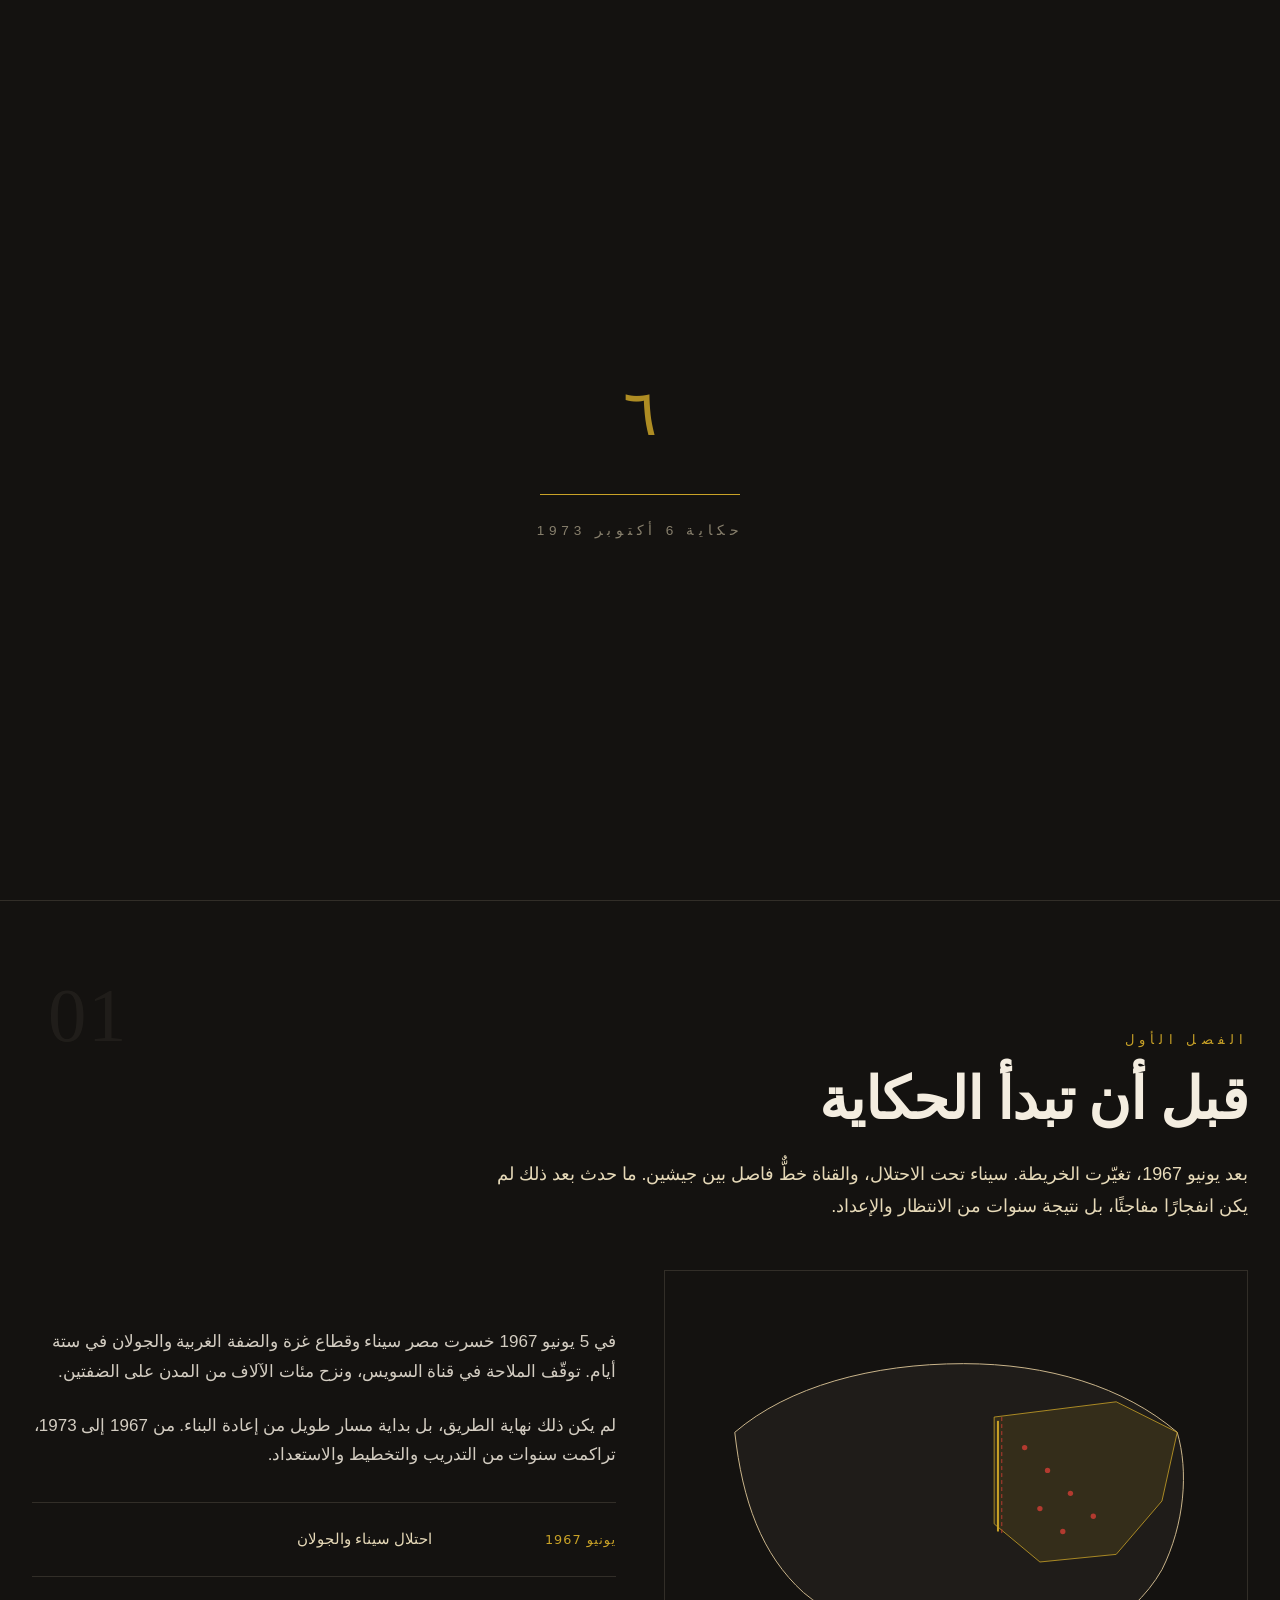
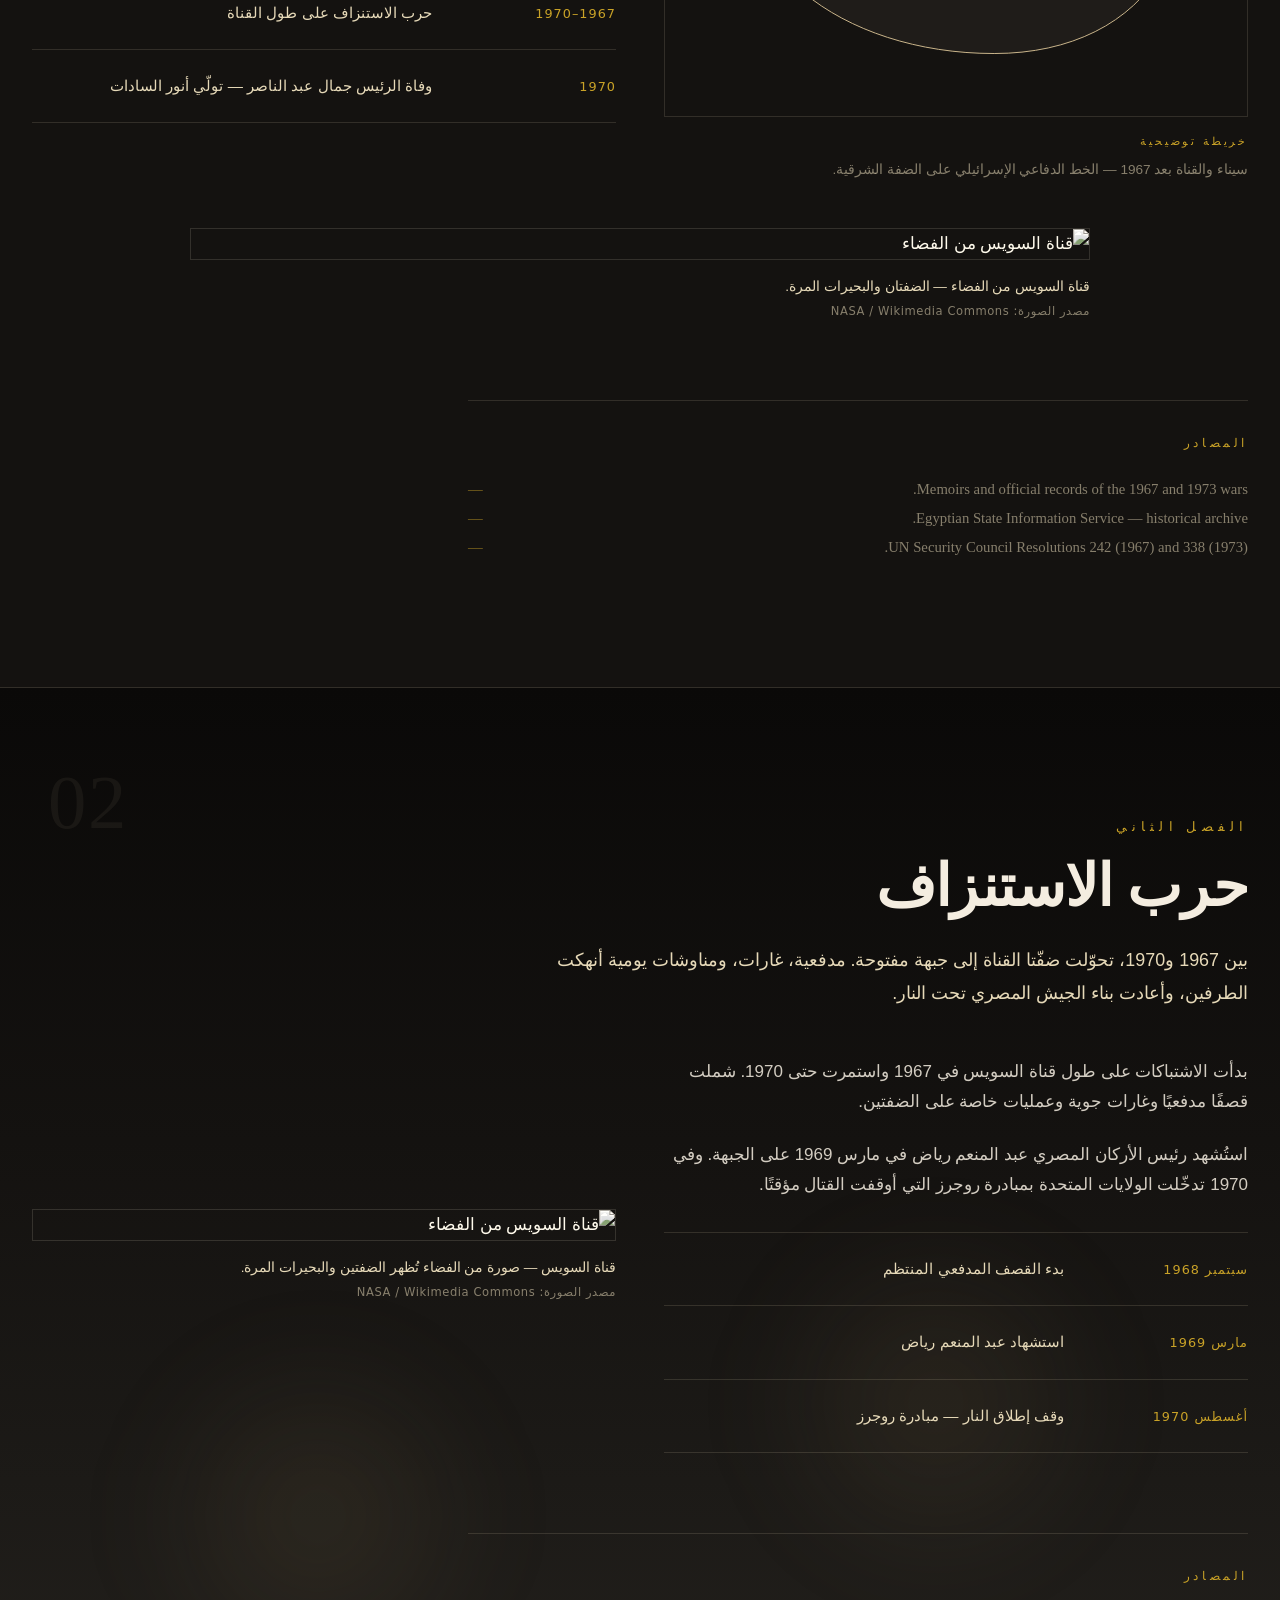
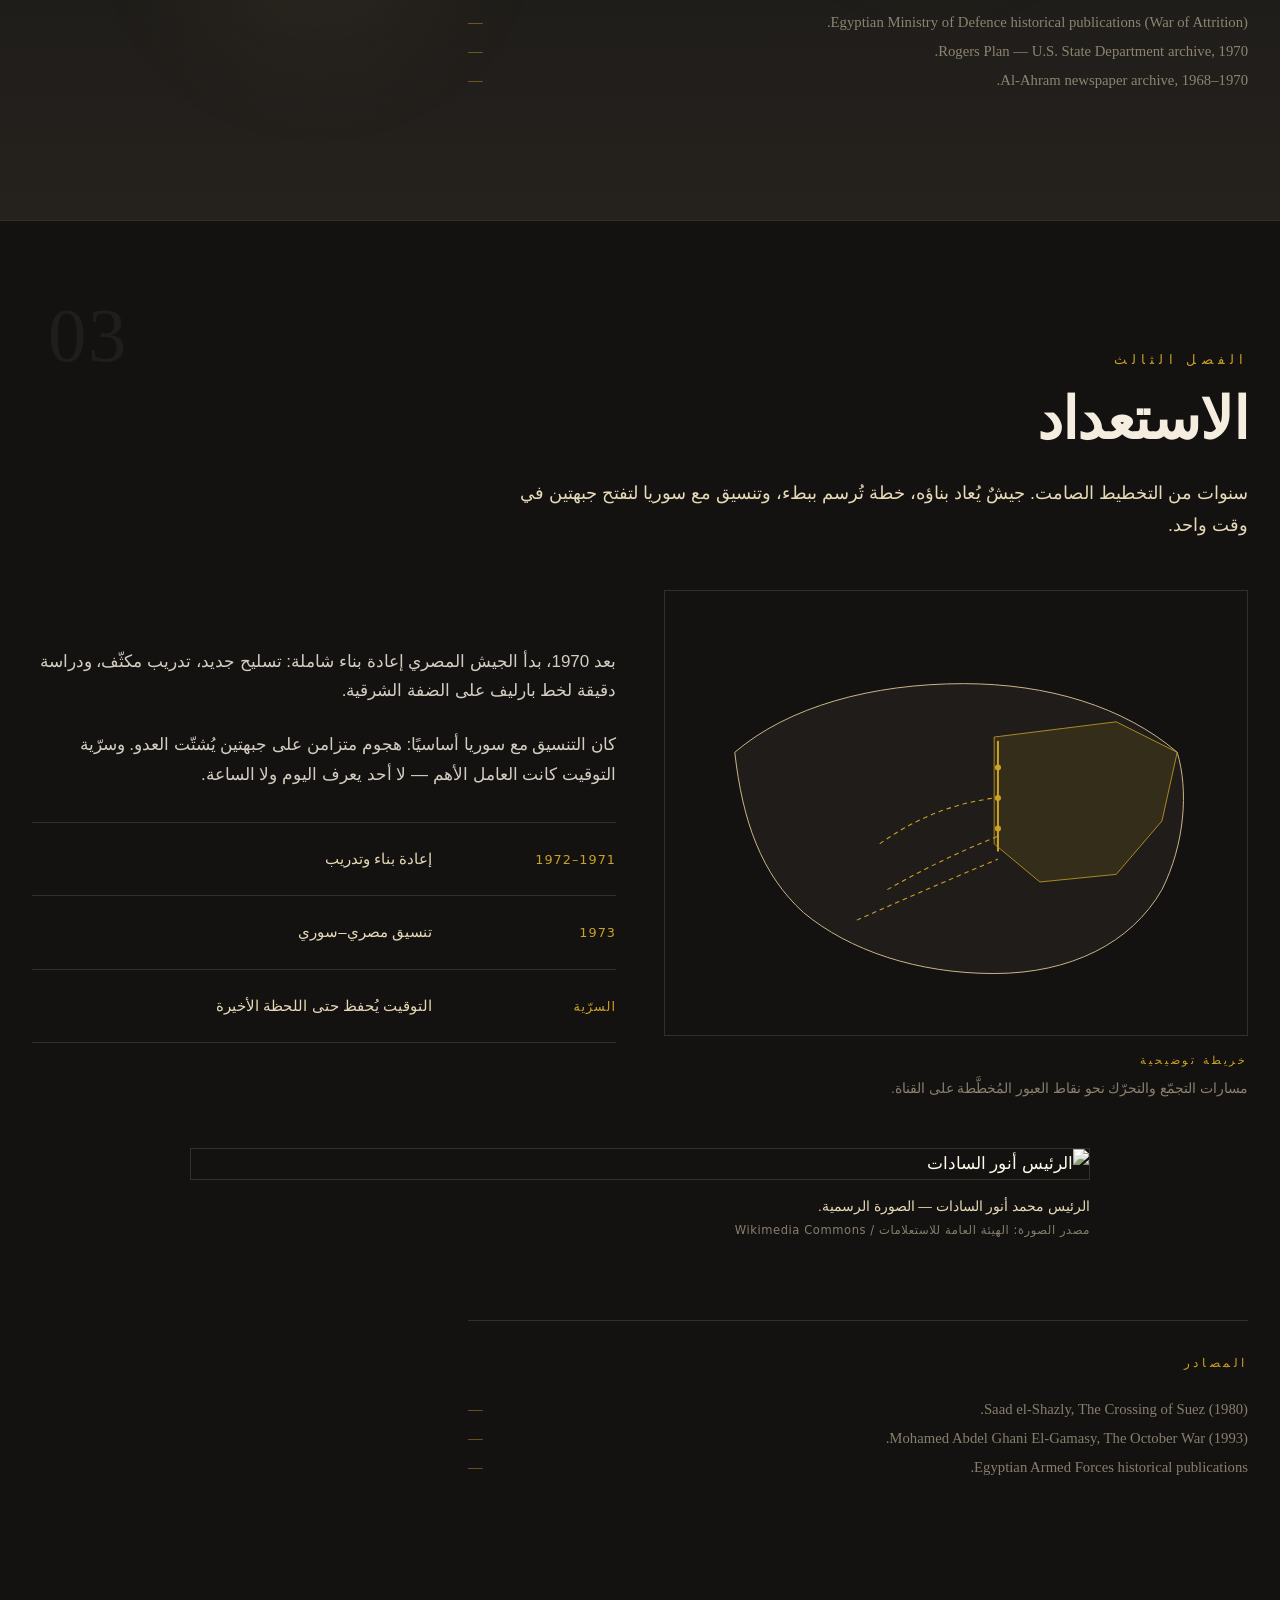
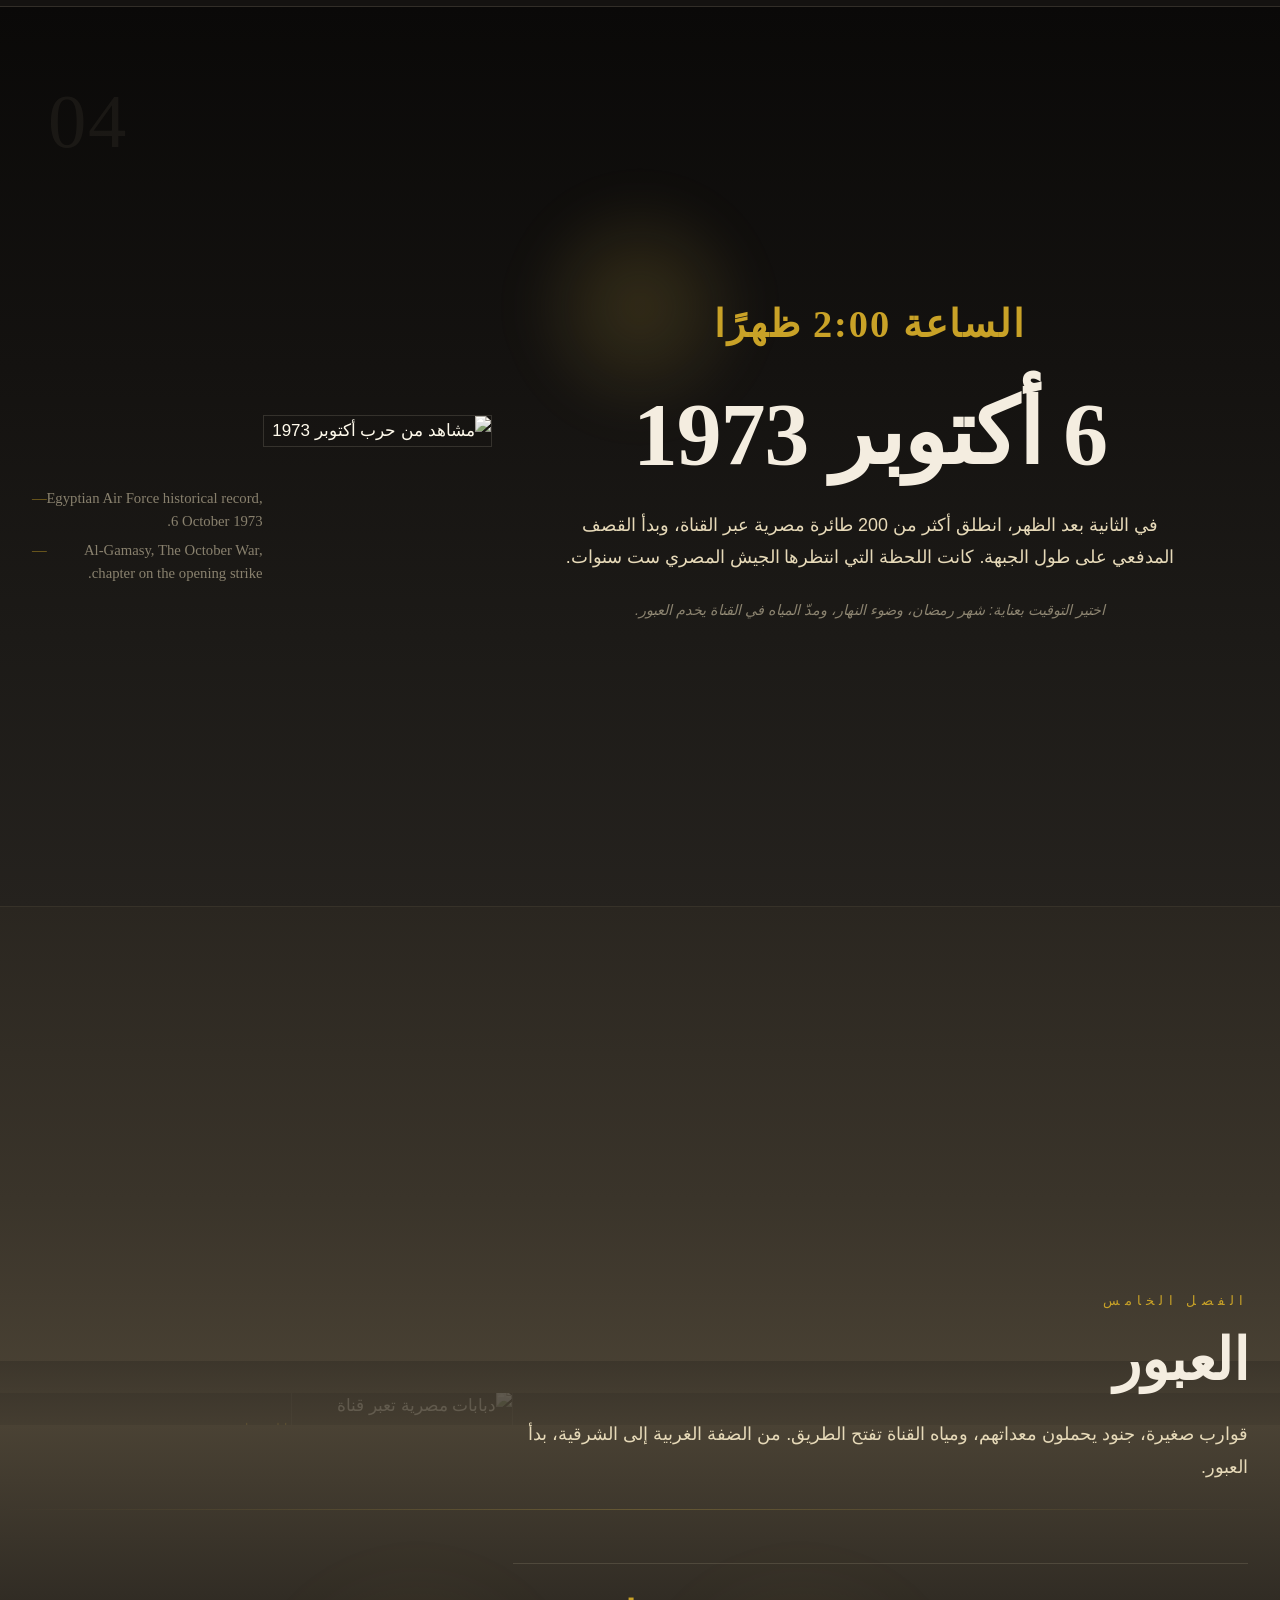
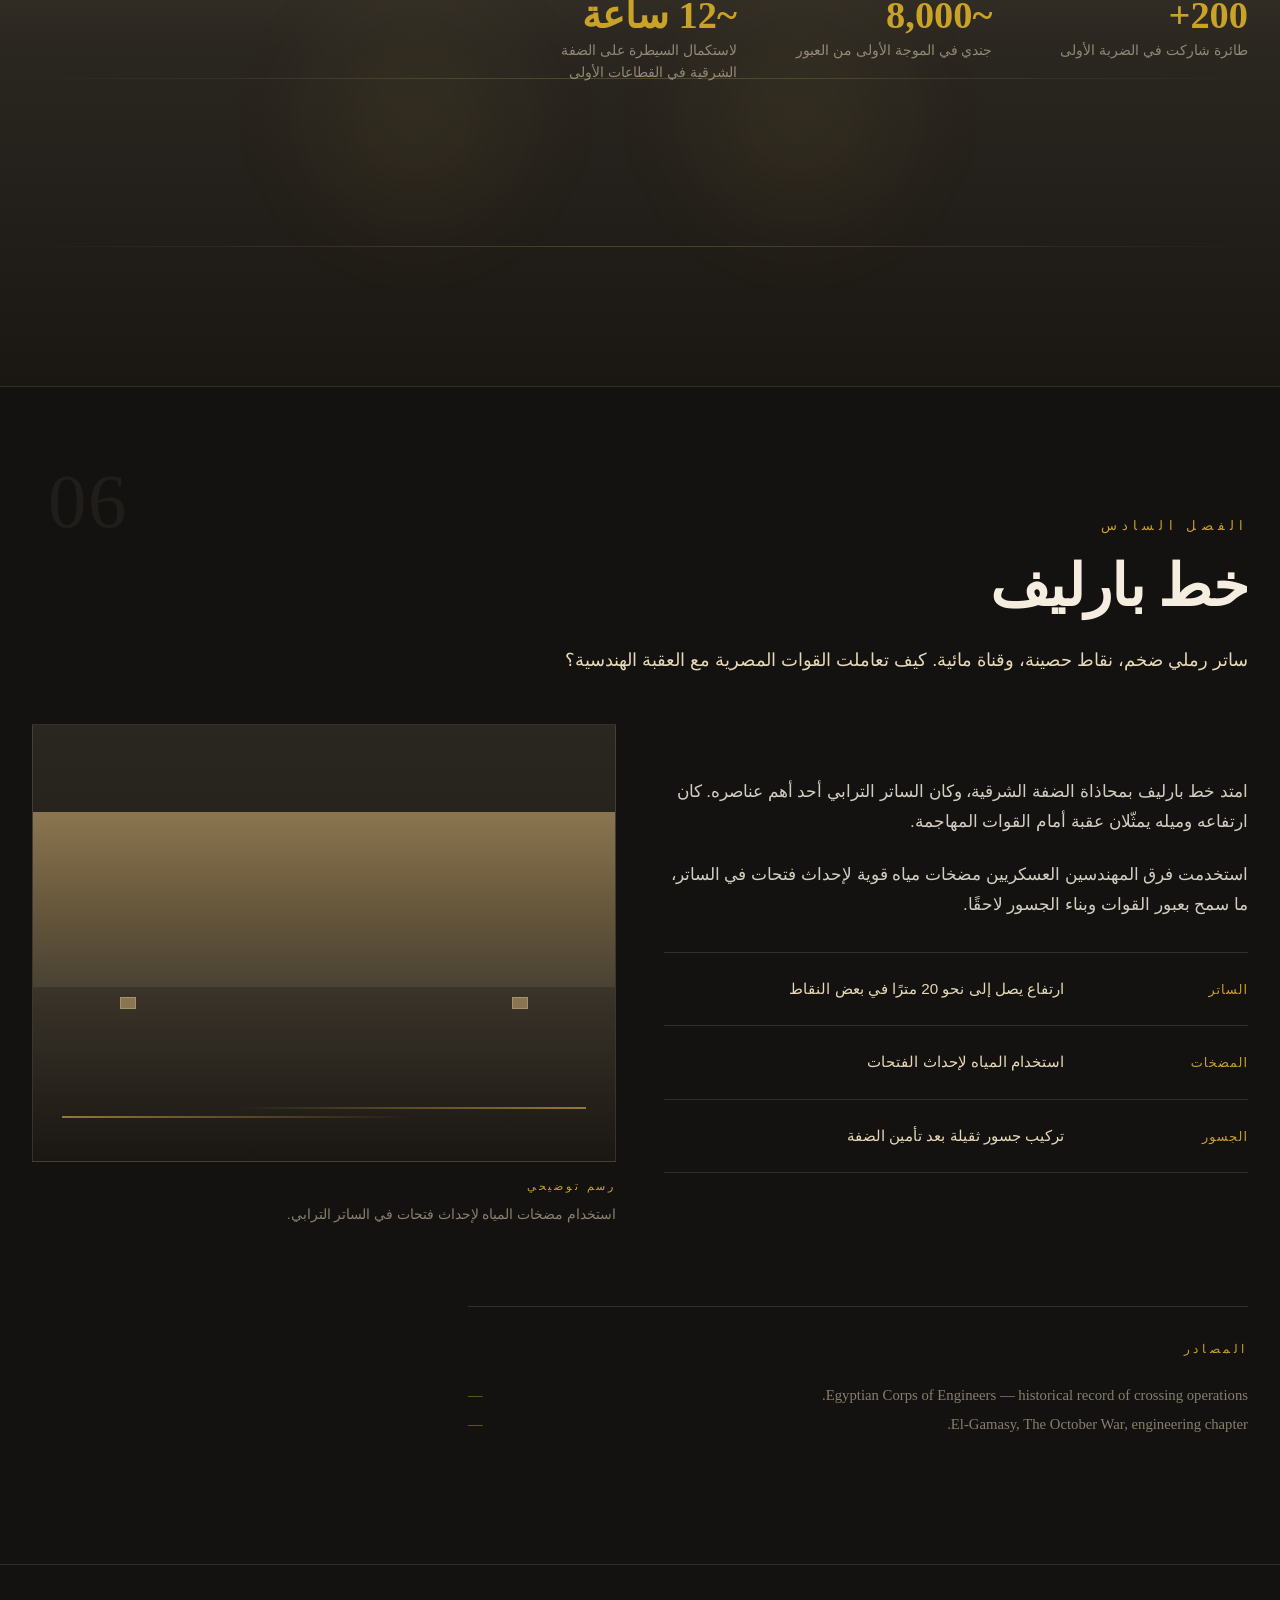
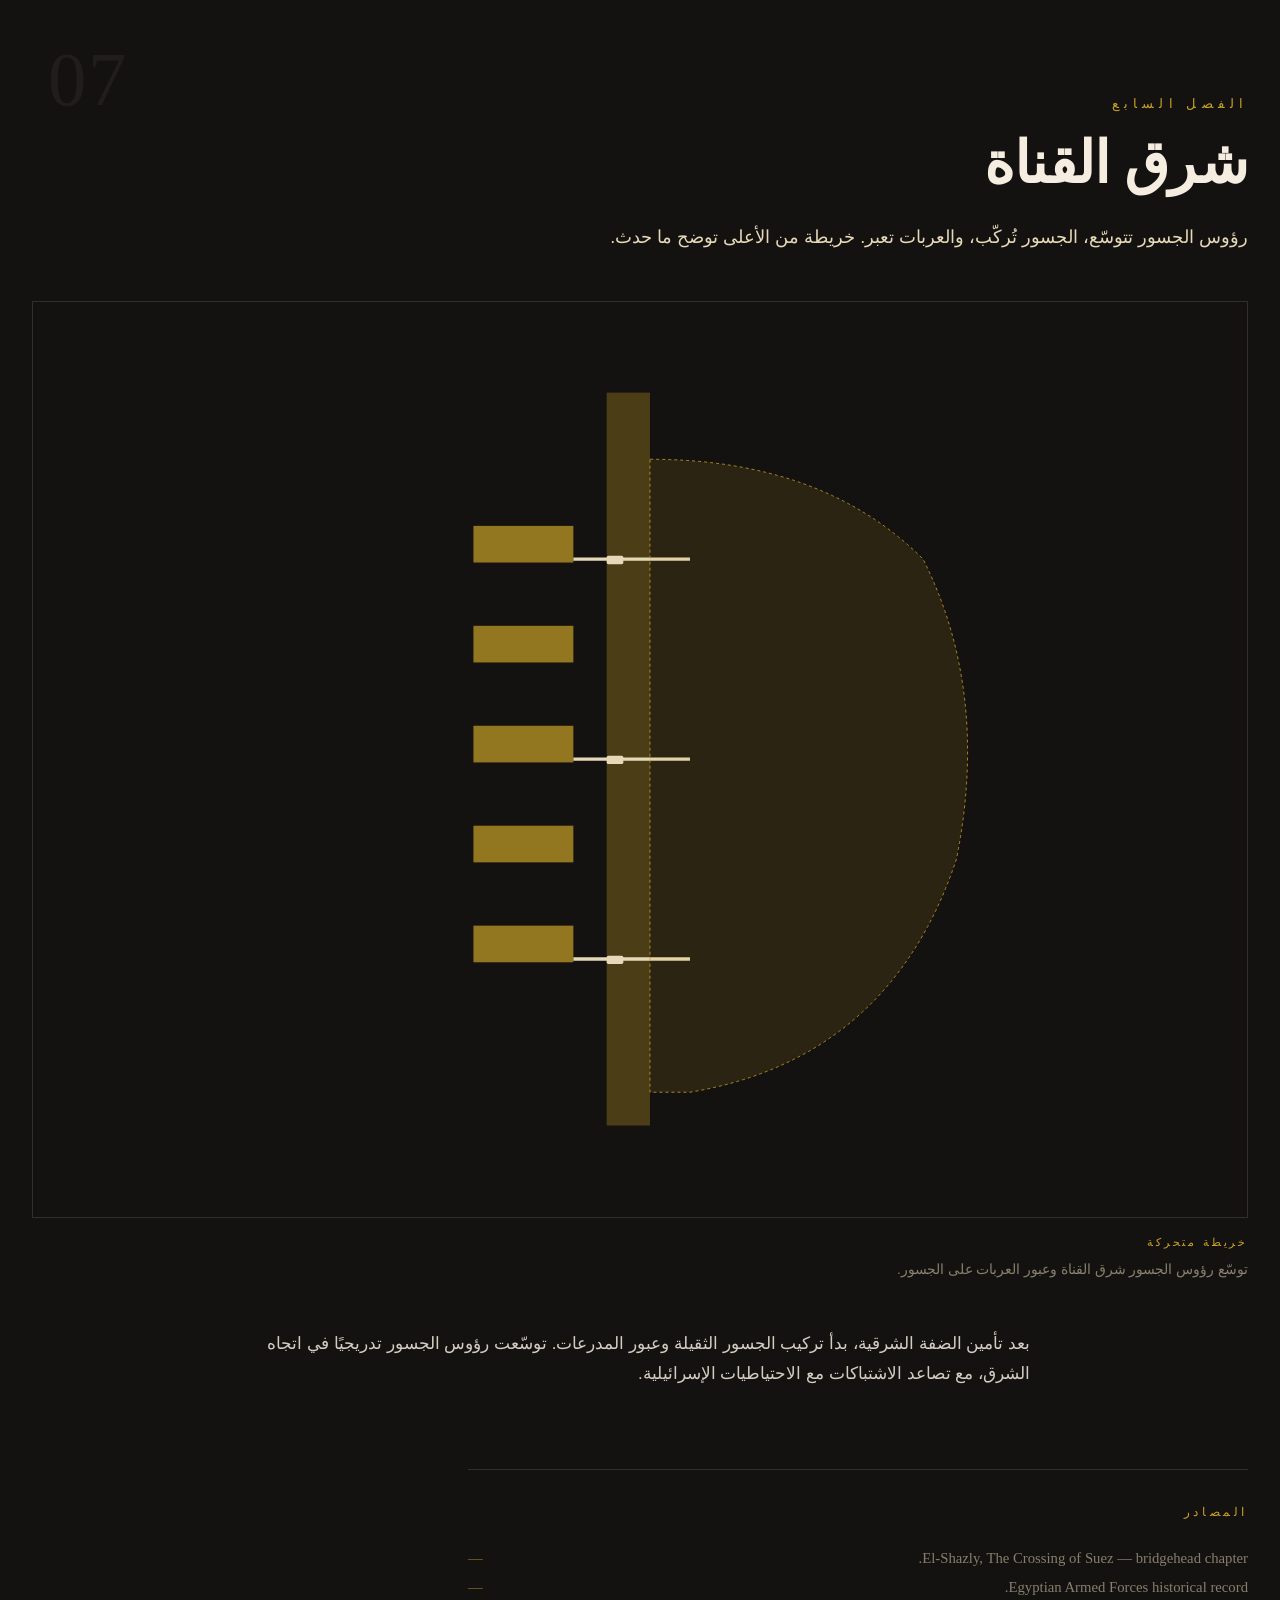
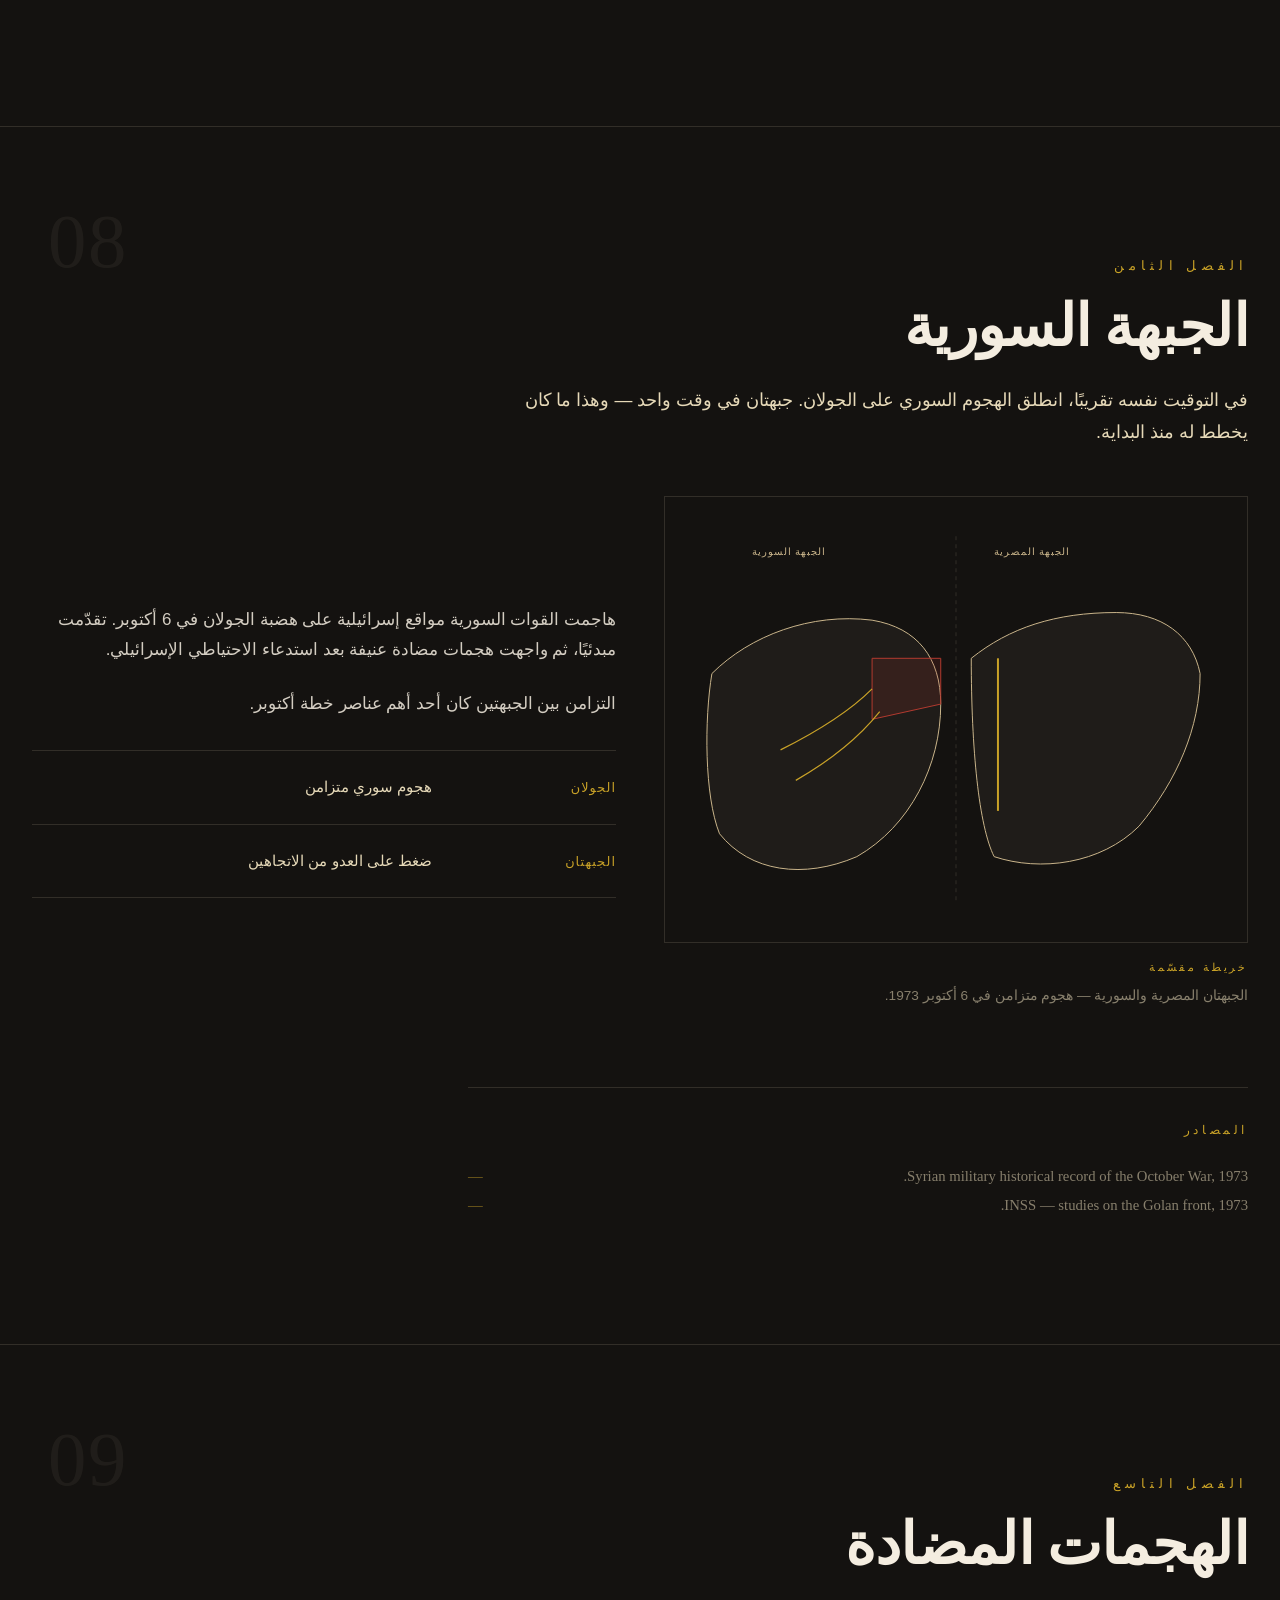
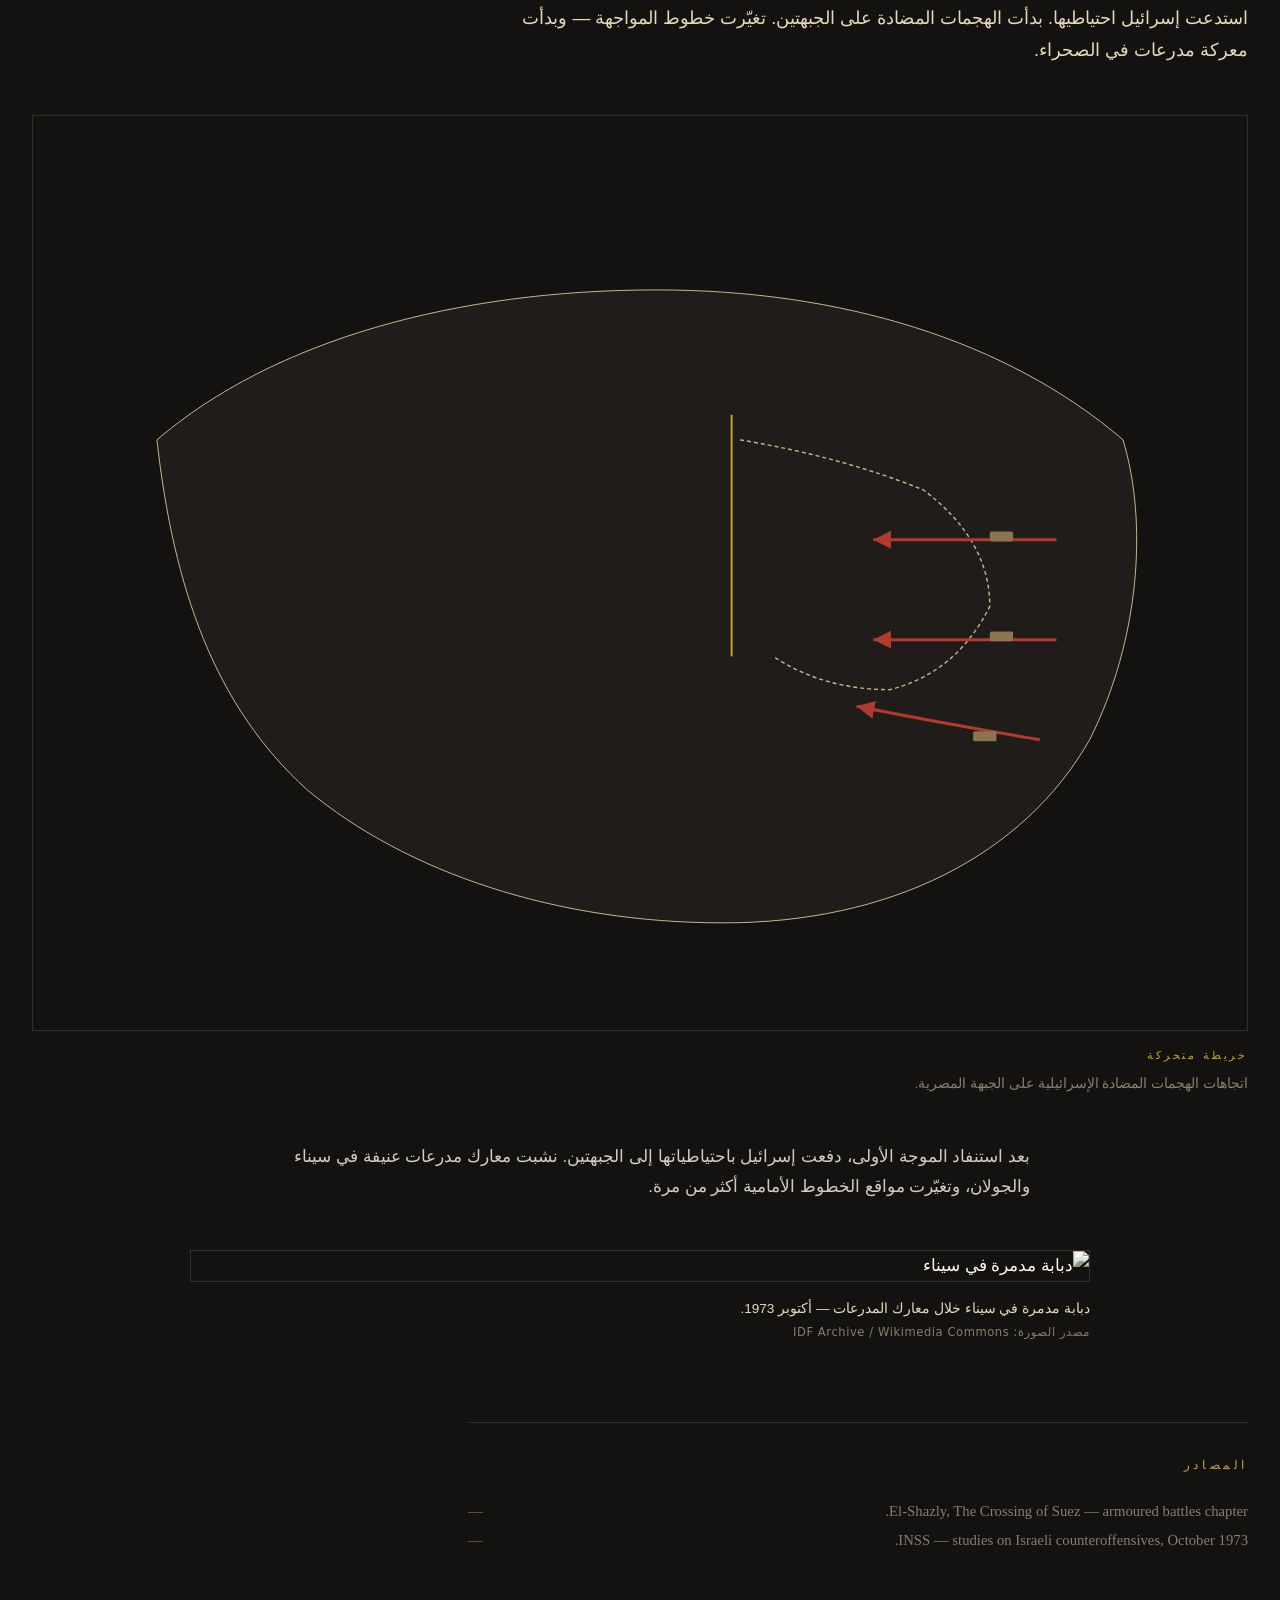
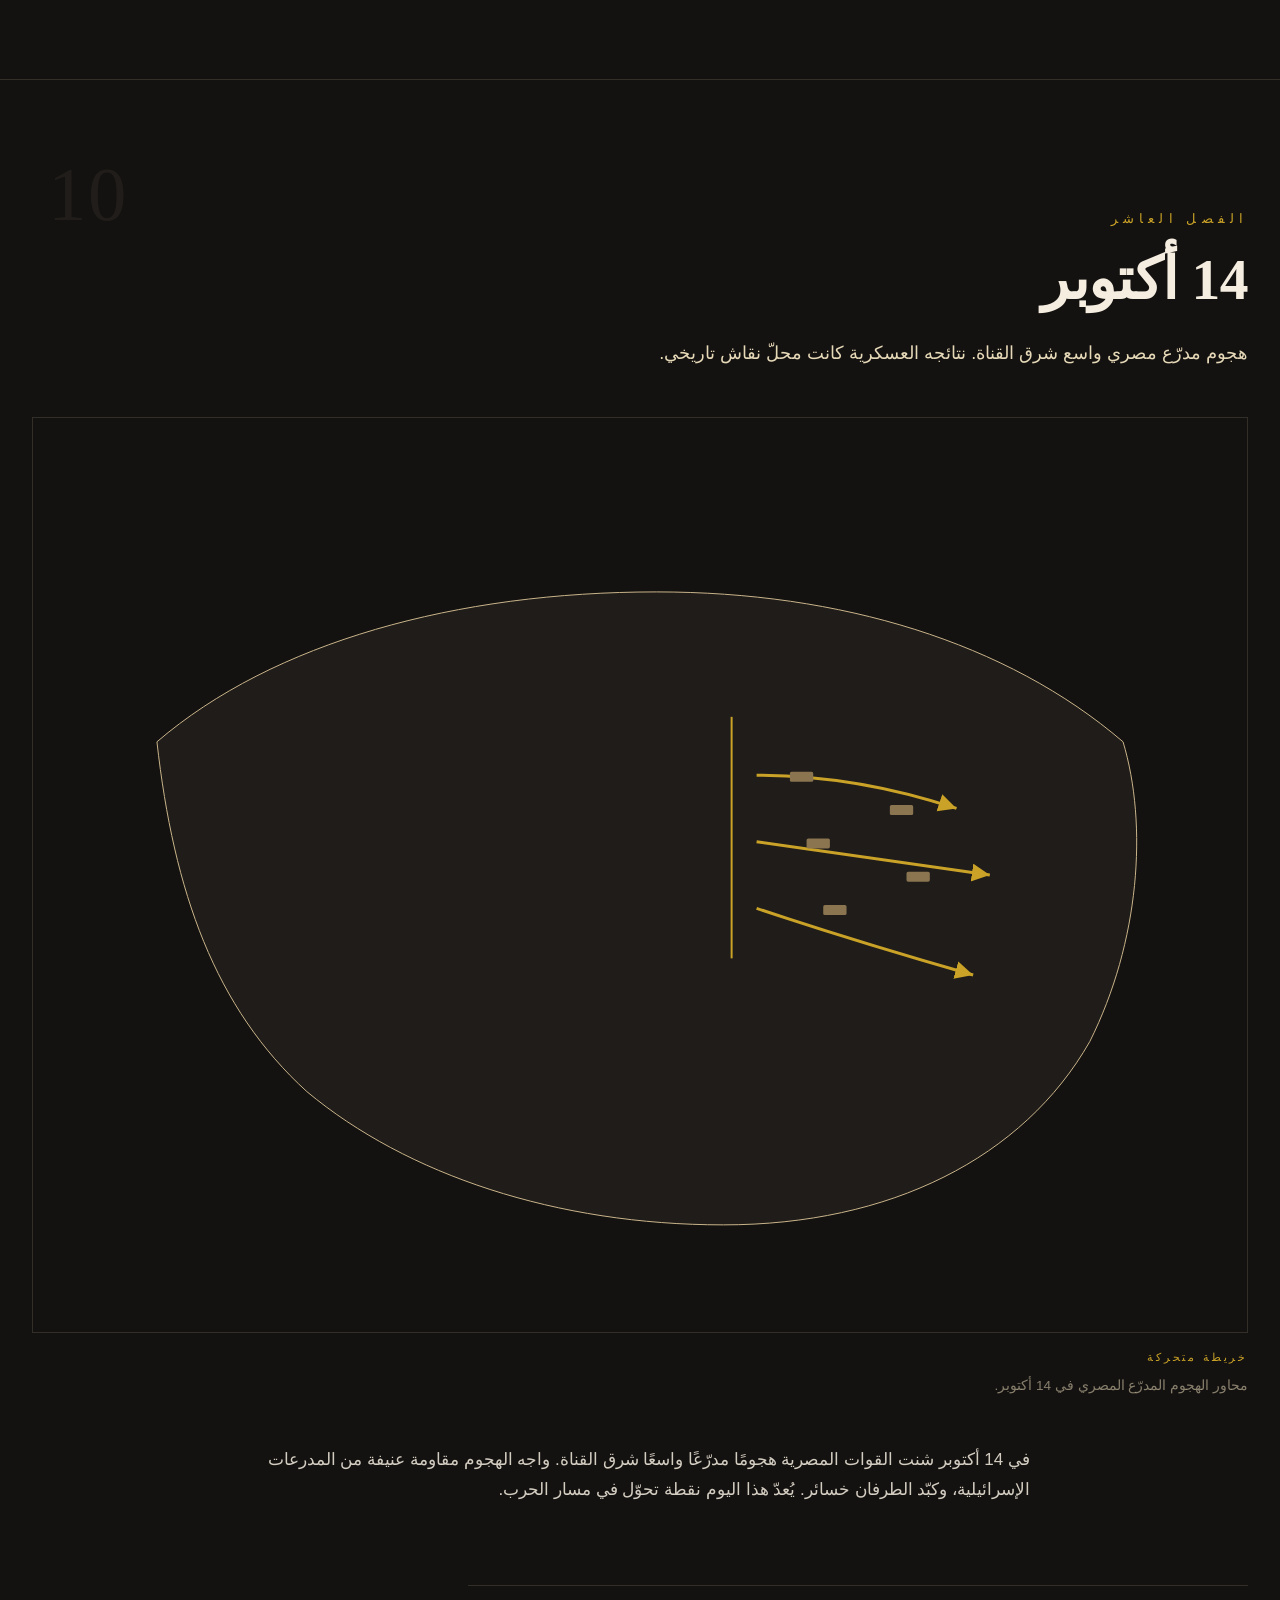
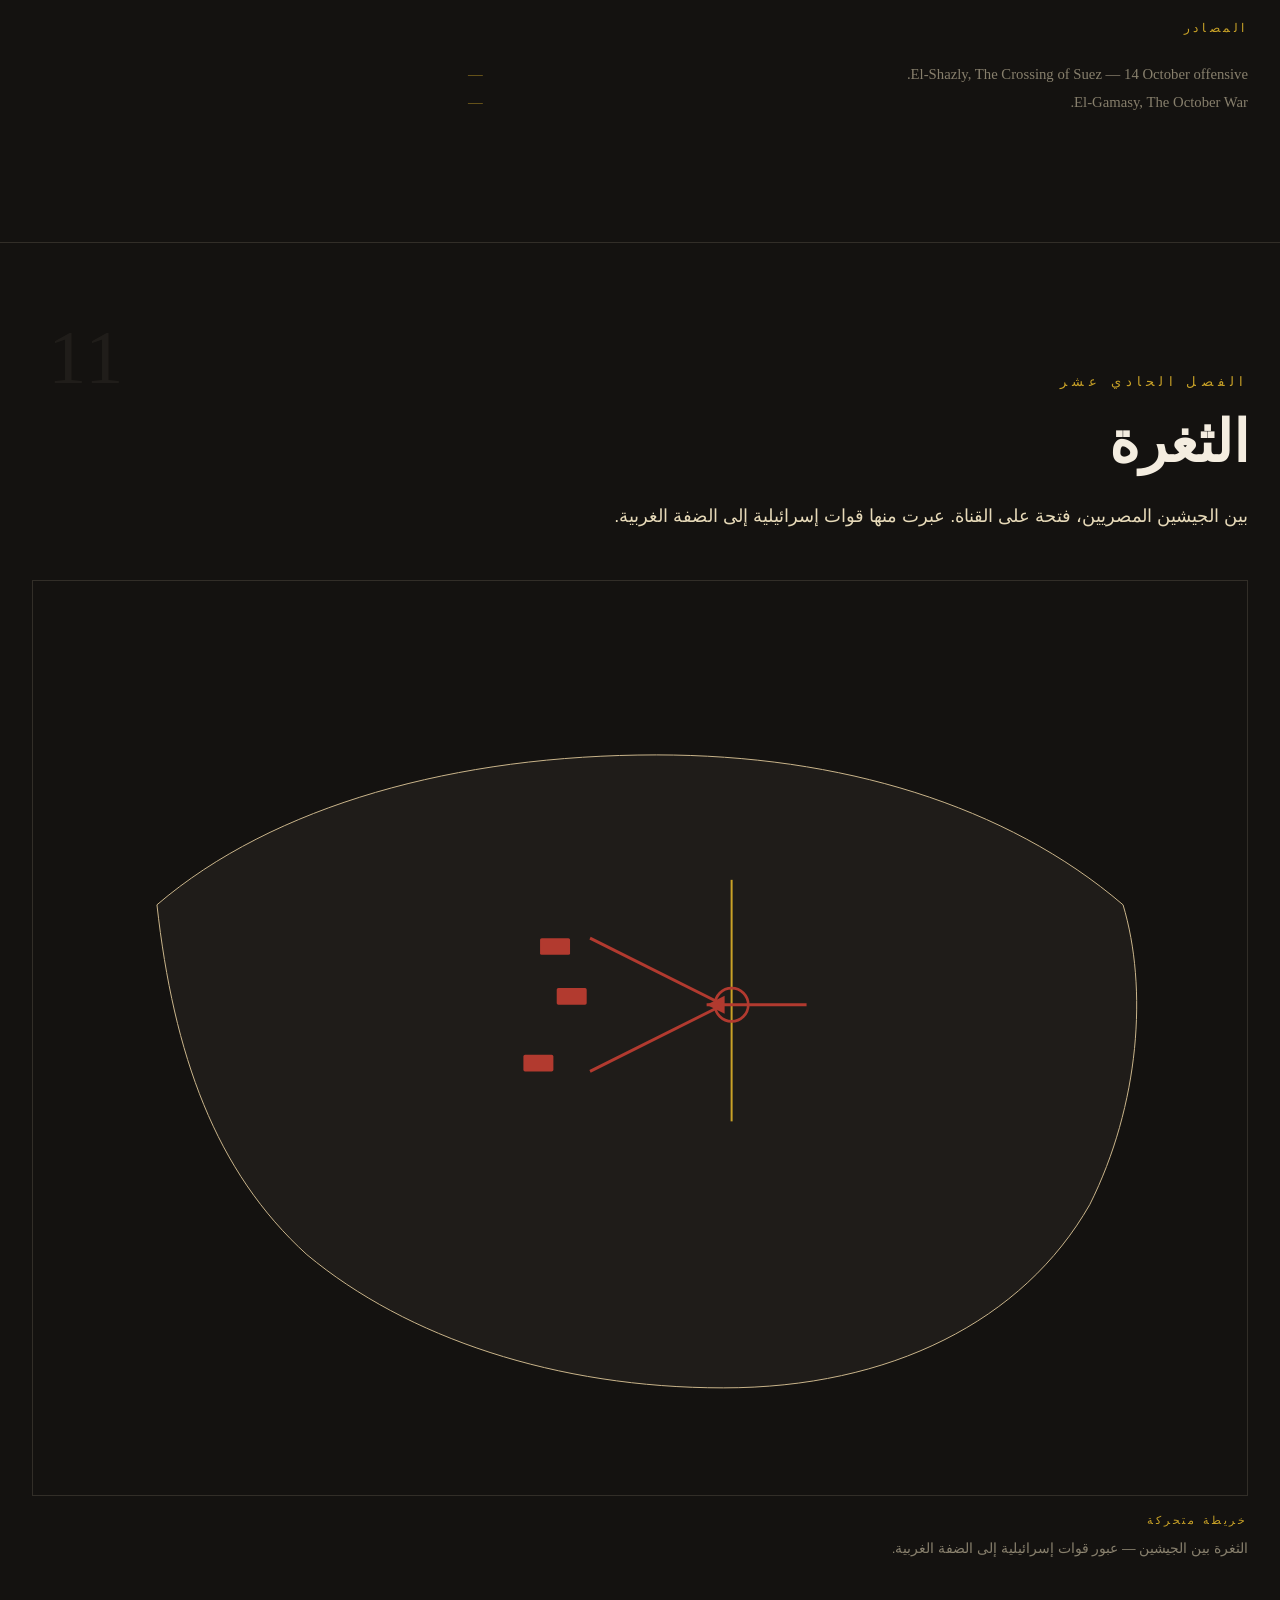
==== commit ab2b09fc: "Update index.html" ====
--- a/public/index.html
+++ b/public/index.html
@@ -23,7 +23,7 @@
 <link rel="preconnect" href="https://fonts.googleapis.com" />
 <link rel="preconnect" href="https://fonts.gstatic.com" crossorigin />
 <link href="https://fonts.googleapis.com/css2?family=Amiri:wght@400;700&family=Tajawal:wght@300;400;500;700;800&family=Cormorant+Garamond:wght@400;500;600;700&family=Inter:wght@300;400;500;600&display=swap" rel="stylesheet" />
-<link rel="stylesheet" href="public/css/index.css" />
+<link rel="stylesheet" href="/public/css/index.css" />
 <script defer src="https://cdn.jsdelivr.net/npm/gsap@3.12.5/dist/gsap.min.js"></script>
 <script defer src="https://cdn.jsdelivr.net/npm/gsap@3.12.5/dist/ScrollTrigger.min.js"></script>
 </head>
--- a/public/css/index.css
+++ b/public/css/index.css
@@ -0,0 +1,1497 @@
+:root {
+  --c-charcoal: #141210;
+  --c-charcoal-2: #1c1a17;
+  --c-charcoal-3: #25221e;
+  --c-ivory: #f4ede0;
+  --c-ivory-2: #e6d9b8;
+  --c-sand: #c9b48a;
+  --c-sand-dark: #8a7550;
+  --c-red: #b23a2f;
+  --c-red-deep: #8a2a22;
+  --c-gold: #c9a227;
+  --c-gold-soft: #d9b84a;
+  --c-ink: #0a0908;
+  --c-line: rgba(230, 217, 184, 0.14);
+  --c-line-strong: rgba(230, 217, 184, 0.28);
+  --c-muted: rgba(230, 217, 184, 0.55);
+  --c-muted-2: rgba(230, 217, 184, 0.35);
+  --font-ar-display: "Amiri", "Tajawal", serif;
+  --font-ar-body: "Tajawal", "Amiri", sans-serif;
+  --font-en-serif: "Cormorant Garamond", Georgia, serif;
+  --font-en-sans: "Inter", system-ui, sans-serif;
+  --space-1: 0.5rem;
+  --space-2: 1rem;
+  --space-3: 1.5rem;
+  --space-4: 2rem;
+  --space-5: 3rem;
+  --space-6: 5rem;
+  --space-7: 8rem;
+  --space-8: 12rem;
+  --ease-out: cubic-bezier(0.16, 1, 0.3, 1);
+  --ease-in-out: cubic-bezier(0.65, 0, 0.35, 1);
+  --maxw: 1240px;
+  --maxw-narrow: 760px;
+}
+
+*,
+*::before,
+*::after {
+  box-sizing: border-box;
+  margin: 0;
+  padding: 0;
+}
+
+html {
+  scroll-behavior: smooth;
+  -webkit-text-size-adjust: 100%;
+  text-size-adjust: 100%;
+}
+
+html, body {
+  background: var(--c-charcoal);
+  color: var(--c-ivory);
+  overflow-x: hidden;
+}
+
+body {
+  font-family: var(--font-ar-body);
+  font-size: 17px;
+  line-height: 1.75;
+  font-weight: 400;
+  -webkit-font-smoothing: antialiased;
+  -moz-osx-font-smoothing: grayscale;
+  text-rendering: optimizeLegibility;
+  user-select: none;
+  -webkit-user-select: none;
+  -webkit-touch-callout: none;
+}
+
+img, svg {
+  display: block;
+  max-width: 100%;
+  height: auto;
+  user-select: none;
+  -webkit-user-drag: none;
+  pointer-events: none;
+}
+
+button {
+  font: inherit;
+  color: inherit;
+  background: none;
+  border: none;
+  cursor: pointer;
+}
+
+a {
+  color: inherit;
+  text-decoration: none;
+}
+
+::selection {
+  background: var(--c-gold);
+  color: var(--c-ink);
+}
+
+::-webkit-scrollbar { width: 10px; }
+::-webkit-scrollbar-track { background: var(--c-charcoal); }
+::-webkit-scrollbar-thumb { background: rgba(201, 162, 39, 0.35); }
+::-webkit-scrollbar-thumb:hover { background: rgba(201, 162, 39, 0.6); }
+
+h1, h2, h3, h4 {
+  font-family: var(--font-ar-display);
+  font-weight: 700;
+  line-height: 1.15;
+  letter-spacing: -0.01em;
+  color: var(--c-ivory);
+}
+
+h1 { font-size: clamp(2.5rem, 6vw, 5rem); }
+h2 { font-size: clamp(2rem, 4.5vw, 3.75rem); }
+h3 { font-size: clamp(1.5rem, 3vw, 2rem); }
+
+p { color: rgba(244, 237, 224, 0.85); }
+
+em { font-style: normal; }
+
+.preloader {
+  position: fixed;
+  inset: 0;
+  z-index: 9999;
+  background: var(--c-charcoal);
+  display: flex;
+  align-items: center;
+  justify-content: center;
+  transition: opacity 0.9s var(--ease-out), visibility 0.9s;
+}
+
+.preloader.is-hidden {
+  opacity: 0;
+  visibility: hidden;
+  pointer-events: none;
+}
+
+.preloader__inner { text-align: center; }
+
+.preloader__mark {
+  display: block;
+  font-family: var(--font-ar-display);
+  font-size: 4rem;
+  color: var(--c-gold);
+  margin-bottom: var(--space-3);
+  opacity: 0.85;
+}
+
+.preloader__line {
+  width: 200px;
+  height: 1px;
+  background: var(--c-line);
+  margin: 0 auto var(--space-3);
+  overflow: hidden;
+}
+
+.preloader__line span {
+  display: block;
+  height: 100%;
+  width: 0;
+  background: var(--c-gold);
+  animation: preloadLine 1.8s var(--ease-out) forwards;
+}
+
+@keyframes preloadLine { to { width: 100%; } }
+
+.preloader__text {
+  font-family: var(--font-ar-body);
+  font-size: 0.85rem;
+  letter-spacing: 0.35em;
+  text-transform: uppercase;
+  color: var(--c-muted);
+}
+
+.progress {
+  position: fixed;
+  top: 0; left: 0; right: 0;
+  height: 2px;
+  z-index: 900;
+  background: rgba(230, 217, 184, 0.05);
+}
+
+.progress__bar {
+  height: 100%;
+  width: 0;
+  background: linear-gradient(90deg, var(--c-gold), var(--c-gold-soft));
+  transform-origin: right center;
+  transition: width 0.1s linear;
+}
+
+.top-credit {
+  position: fixed;
+  top: 12px;
+  left: 50%;
+  transform: translateX(-50%);
+  z-index: 850;
+  padding: 6px 18px;
+  background: rgba(20, 18, 16, 0.72);
+  backdrop-filter: blur(10px);
+  -webkit-backdrop-filter: blur(10px);
+  border: 1px solid var(--c-line);
+  font-family: var(--font-ar-body);
+  font-size: 0.72rem;
+  color: var(--c-muted);
+  letter-spacing: 0.04em;
+  text-align: center;
+  pointer-events: none;
+  white-space: nowrap;
+}
+
+.top-credit strong {
+  color: var(--c-gold);
+  font-weight: 600;
+}
+
+.timeline {
+  position: fixed;
+  top: 50%;
+  right: 24px;
+  transform: translateY(-50%);
+  z-index: 800;
+  display: flex;
+  align-items: center;
+  gap: 12px;
+  pointer-events: none;
+}
+
+.timeline__toggle {
+  pointer-events: auto;
+  width: 36px;
+  height: 36px;
+  border: 1px solid var(--c-line);
+  background: rgba(20, 18, 16, 0.6);
+  backdrop-filter: blur(8px);
+  -webkit-backdrop-filter: blur(8px);
+  display: flex;
+  flex-direction: column;
+  align-items: center;
+  justify-content: center;
+  gap: 3px;
+  border-radius: 0;
+}
+
+.timeline__toggle span {
+  width: 14px;
+  height: 1px;
+  background: var(--c-ivory-2);
+}
+
+.timeline__list {
+  pointer-events: auto;
+  list-style: none;
+  display: flex;
+  flex-direction: column;
+  gap: 10px;
+  padding: 14px 12px;
+  border: 1px solid var(--c-line);
+  background: rgba(20, 18, 16, 0.72);
+  backdrop-filter: blur(10px);
+  -webkit-backdrop-filter: blur(10px);
+  transition: opacity 0.4s var(--ease-out), transform 0.4s var(--ease-out);
+  max-height: 70vh;
+  overflow-y: auto;
+}
+
+.timeline.is-collapsed .timeline__list {
+  opacity: 0;
+  transform: translateX(20px);
+  pointer-events: none;
+}
+
+.timeline__list li {
+  display: grid;
+  grid-template-columns: 12px auto;
+  grid-template-rows: auto auto;
+  column-gap: 10px;
+  align-items: center;
+  cursor: pointer;
+  opacity: 0.45;
+  transition: opacity 0.3s var(--ease-out);
+}
+
+.timeline__list li.is-active { opacity: 1; }
+
+.timeline__dot {
+  grid-row: 1 / 3;
+  width: 6px;
+  height: 6px;
+  border-radius: 50%;
+  background: var(--c-muted-2);
+  transition: background 0.3s, transform 0.3s;
+}
+
+.timeline__list li.is-active .timeline__dot {
+  background: var(--c-gold);
+  transform: scale(1.4);
+}
+
+.timeline__list em {
+  font-family: var(--font-en-sans);
+  font-size: 0.7rem;
+  font-weight: 500;
+  letter-spacing: 0.08em;
+  color: var(--c-ivory-2);
+}
+
+.timeline__list small {
+  font-size: 0.72rem;
+  color: var(--c-muted);
+}
+
+.audio-toggle {
+  position: fixed;
+  bottom: 24px;
+  right: 24px;
+  z-index: 900;
+  display: inline-flex;
+  align-items: center;
+  gap: 8px;
+  padding: 10px 14px;
+  border: 1px solid var(--c-line);
+  background: rgba(20, 18, 16, 0.7);
+  backdrop-filter: blur(10px);
+  -webkit-backdrop-filter: blur(10px);
+  color: var(--c-ivory);
+  font-size: 0.78rem;
+  letter-spacing: 0.05em;
+  transition: border-color 0.3s, color 0.3s;
+}
+
+.audio-toggle:hover {
+  border-color: var(--c-gold);
+  color: var(--c-gold);
+}
+
+.audio-toggle__wave { opacity: 0.3; transition: opacity 0.3s; }
+.audio-toggle[aria-pressed="true"] .audio-toggle__wave { opacity: 1; }
+.audio-toggle[aria-pressed="true"] { border-color: var(--c-gold); color: var(--c-gold); }
+
+.audio-toggle__label {
+  font-family: var(--font-ar-body);
+}
+
+.hero {
+  position: relative;
+  min-height: 100vh;
+  min-height: 100svh;
+  display: flex;
+  flex-direction: column;
+  align-items: center;
+  justify-content: center;
+  overflow: hidden;
+  padding: var(--space-6) var(--space-4);
+  isolation: isolate;
+}
+
+.hero__bg {
+  position: absolute;
+  inset: 0;
+  z-index: -1;
+}
+
+.hero__image {
+  width: 100%;
+  height: 100%;
+  object-fit: cover;
+  opacity: 0.28;
+  filter: grayscale(0.4) contrast(1.05);
+}
+
+.hero__vignette {
+  position: absolute;
+  inset: 0;
+  background:
+    radial-gradient(ellipse at center, transparent 30%, rgba(10, 9, 8, 0.7) 75%, var(--c-charcoal) 100%),
+    linear-gradient(180deg, rgba(10, 9, 8, 0.55) 0%, transparent 30%, transparent 70%, rgba(10, 9, 8, 0.85) 100%);
+}
+
+.hero__grain {
+  position: absolute;
+  inset: 0;
+  opacity: 0.06;
+  background-image: repeating-linear-gradient(0deg, rgba(244, 237, 224, 0.6) 0 1px, transparent 1px 3px);
+  mix-blend-mode: overlay;
+  pointer-events: none;
+}
+
+.hero__map {
+  position: absolute;
+  inset: 0;
+  display: flex;
+  align-items: center;
+  justify-content: center;
+  z-index: 0;
+  opacity: 0.35;
+  color: var(--c-sand);
+}
+
+.hero__map svg {
+  width: min(90vw, 900px);
+  height: auto;
+}
+
+.hero__content {
+  position: relative;
+  z-index: 2;
+  text-align: center;
+  max-width: 900px;
+}
+
+.hero__eyebrow {
+  font-family: var(--font-en-sans);
+  font-size: 0.75rem;
+  letter-spacing: 0.4em;
+  text-transform: uppercase;
+  color: var(--c-gold);
+  margin-bottom: var(--space-3);
+  font-weight: 500;
+}
+
+.hero__title {
+  display: flex;
+  flex-direction: column;
+  gap: var(--space-2);
+  margin-bottom: var(--space-4);
+}
+
+.hero__title-ar {
+  font-family: var(--font-ar-display);
+  font-size: clamp(2.5rem, 7vw, 5.5rem);
+  font-weight: 700;
+  line-height: 1.05;
+  color: var(--c-ivory);
+}
+
+.hero__title-en {
+  font-family: var(--font-en-serif);
+  font-size: clamp(1rem, 2.2vw, 1.5rem);
+  font-weight: 400;
+  letter-spacing: 0.15em;
+  color: var(--c-sand);
+  font-style: italic;
+}
+
+.hero__subtitle {
+  font-family: var(--font-ar-body);
+  font-size: clamp(1rem, 1.6vw, 1.2rem);
+  color: var(--c-ivory-2);
+  max-width: 600px;
+  margin: 0 auto var(--space-4);
+  line-height: 1.7;
+}
+
+.hero__date {
+  font-family: var(--font-en-sans);
+  font-size: 0.7rem;
+  letter-spacing: 0.5em;
+  color: var(--c-muted);
+  margin-bottom: var(--space-5);
+}
+
+.hero__cta {
+  display: inline-flex;
+  align-items: center;
+  gap: 8px;
+  padding: 12px 24px;
+  border: 1px solid var(--c-line-strong);
+  color: var(--c-ivory);
+  font-family: var(--font-ar-body);
+  font-size: 0.9rem;
+  letter-spacing: 0.08em;
+  transition: border-color 0.4s, color 0.4s, background 0.4s;
+  pointer-events: auto;
+}
+
+.hero__cta:hover {
+  border-color: var(--c-gold);
+  color: var(--c-gold);
+  background: rgba(201, 162, 39, 0.05);
+}
+
+.hero__cta svg { animation: bounceDown 2.4s ease-in-out infinite; }
+
+@keyframes bounceDown {
+  0%, 100% { transform: translateY(0); }
+  50% { transform: translateY(4px); }
+}
+
+.chapter {
+  position: relative;
+  padding: var(--space-7) var(--space-4);
+  min-height: 100vh;
+  display: flex;
+  align-items: center;
+  border-top: 1px solid var(--c-line);
+  overflow: hidden;
+}
+
+.chapter__inner {
+  position: relative;
+  z-index: 2;
+  max-width: var(--maxw);
+  margin: 0 auto;
+  width: 100%;
+}
+
+.chapter__inner--center {
+  text-align: center;
+  max-width: var(--maxw-narrow);
+}
+
+.chapter__marker {
+  position: absolute;
+  top: var(--space-5);
+  left: var(--space-5);
+  font-family: var(--font-en-serif);
+  font-size: clamp(3rem, 6vw, 5rem);
+  font-weight: 400;
+  color: rgba(230, 217, 184, 0.06);
+  letter-spacing: 0.02em;
+  z-index: 1;
+  pointer-events: none;
+}
+
+.chapter__header {
+  max-width: 760px;
+  margin-bottom: var(--space-5);
+}
+
+.chapter__inner--center .chapter__header { margin-left: auto; margin-right: auto; }
+
+.chapter__kicker {
+  font-family: var(--font-ar-body);
+  font-size: 0.8rem;
+  letter-spacing: 0.4em;
+  color: var(--c-gold);
+  margin-bottom: var(--space-2);
+  font-weight: 500;
+}
+
+.chapter__title {
+  margin-bottom: var(--space-3);
+  color: var(--c-ivory);
+}
+
+.chapter__title--xl {
+  font-size: clamp(2.5rem, 7vw, 6rem);
+}
+
+.chapter__lead {
+  font-size: clamp(1rem, 1.4vw, 1.15rem);
+  line-height: 1.8;
+  color: var(--c-ivory-2);
+}
+
+.chapter__lead--center { max-width: 620px; margin-left: auto; margin-right: auto; }
+
+.chapter__note {
+  margin-top: var(--space-3);
+  font-size: 0.9rem;
+  color: var(--c-muted);
+  font-style: italic;
+}
+
+.chapter__layout {
+  display: grid;
+  grid-template-columns: 1fr 1fr;
+  gap: var(--space-5);
+  align-items: center;
+}
+
+.chapter__layout--reverse .chapter__text { order: 1; }
+.chapter__layout--reverse .photo,
+.chapter__layout--reverse .barlev { order: 2; }
+
+.chapter__text p + p { margin-top: var(--space-3); }
+
+.chapter__text--wide {
+  max-width: 780px;
+  margin: var(--space-5) auto 0;
+}
+
+.facts {
+  list-style: none;
+  margin-top: var(--space-4);
+  border-top: 1px solid var(--c-line);
+}
+
+.facts li {
+  display: grid;
+  grid-template-columns: 160px 1fr;
+  gap: var(--space-3);
+  padding: var(--space-3) 0;
+  border-bottom: 1px solid var(--c-line);
+  align-items: baseline;
+}
+
+.facts em {
+  font-family: var(--font-en-sans);
+  font-size: 0.8rem;
+  letter-spacing: 0.08em;
+  color: var(--c-gold);
+  font-weight: 500;
+}
+
+.facts span {
+  font-size: 0.95rem;
+  color: var(--c-ivory-2);
+  line-height: 1.6;
+}
+
+.chapter__sources {
+  margin-top: var(--space-6);
+  padding-top: var(--space-4);
+  border-top: 1px solid var(--c-line);
+  max-width: 780px;
+}
+
+.chapter__sources--center { margin-left: auto; margin-right: auto; }
+
+.sources__label {
+  font-family: var(--font-ar-body);
+  font-size: 0.75rem;
+  letter-spacing: 0.3em;
+  color: var(--c-gold);
+  margin-bottom: var(--space-3);
+  text-transform: uppercase;
+  font-weight: 500;
+}
+
+.chapter__sources ul {
+  list-style: none;
+  display: flex;
+  flex-direction: column;
+  gap: 6px;
+}
+
+.chapter__sources li {
+  font-family: var(--font-en-serif);
+  font-size: 0.92rem;
+  color: var(--c-muted);
+  line-height: 1.55;
+  padding-left: 14px;
+  position: relative;
+}
+
+.chapter__sources li::before {
+  content: "—";
+  position: absolute;
+  left: 0;
+  color: var(--c-gold);
+  opacity: 0.6;
+}
+
+.map, .photo, .barlev {
+  margin: 0;
+}
+
+.map__frame, .barlev__frame {
+  position: relative;
+  border: 1px solid var(--c-line);
+  background: rgba(20, 18, 16, 0.5);
+  padding: var(--space-3);
+  overflow: hidden;
+}
+
+.map__svg {
+  width: 100%;
+  height: auto;
+  display: block;
+}
+
+.map__caption, .photo figcaption {
+  margin-top: var(--space-2);
+  display: flex;
+  flex-direction: column;
+  gap: 4px;
+}
+
+.map__caption-label {
+  font-family: var(--font-ar-body);
+  font-size: 0.7rem;
+  letter-spacing: 0.25em;
+  color: var(--c-gold);
+  text-transform: uppercase;
+  font-weight: 500;
+  margin-bottom: 4px;
+}
+
+.map__caption, .photo figcaption {
+  font-size: 0.85rem;
+  color: var(--c-muted);
+  line-height: 1.6;
+}
+
+.map__egypt {
+  fill: rgba(230, 217, 184, 0.05);
+  stroke: var(--c-sand);
+  stroke-width: 1;
+  vector-effect: non-scaling-stroke;
+}
+
+.map__sinai {
+  fill: rgba(201, 162, 39, 0.12);
+  stroke: var(--c-gold);
+  stroke-width: 0.8;
+  vector-effect: non-scaling-stroke;
+}
+
+.map__canal {
+  stroke: var(--c-gold);
+  stroke-width: 2;
+  vector-effect: non-scaling-stroke;
+}
+
+.map__eastbank {
+  stroke: var(--c-red);
+  stroke-width: 1;
+  stroke-dasharray: 4 3;
+  vector-effect: non-scaling-stroke;
+}
+
+.map__positions circle { fill: var(--c-red); }
+
+.map__canal-band {
+  fill: var(--c-gold);
+  opacity: 0.3;
+}
+
+.map__expansion {
+  fill: rgba(201, 162, 39, 0.12);
+  stroke: var(--c-gold);
+  stroke-width: 0.8;
+  stroke-dasharray: 3 3;
+  vector-effect: non-scaling-stroke;
+}
+
+.map__divider {
+  stroke: var(--c-line);
+  stroke-width: 1;
+  stroke-dasharray: 4 4;
+  vector-effect: non-scaling-stroke;
+}
+
+.map__label {
+  font-family: var(--font-ar-body);
+  font-size: 13px;
+  fill: var(--c-sand);
+  letter-spacing: 0.1em;
+}
+
+.map__syria, .map__golan {
+  fill: rgba(230, 217, 184, 0.05);
+  stroke: var(--c-sand);
+  stroke-width: 1;
+  vector-effect: non-scaling-stroke;
+}
+
+.map__golan {
+  fill: rgba(178, 58, 47, 0.15);
+  stroke: var(--c-red);
+}
+
+.map__frontline--before {
+  stroke: var(--c-sand);
+  stroke-width: 1.4;
+  stroke-dasharray: 4 3;
+  fill: none;
+  vector-effect: non-scaling-stroke;
+}
+
+.map__army3 {
+  fill: rgba(201, 162, 39, 0.15);
+  stroke: var(--c-gold);
+  stroke-width: 1;
+  vector-effect: non-scaling-stroke;
+}
+
+.veh { fill: var(--c-ivory-2); }
+.map__tanks rect { fill: var(--c-sand-dark); }
+.map__egypt-pos rect { fill: var(--c-gold); opacity: 0.7; }
+
+.photo img {
+  width: 100%;
+  height: auto;
+  border: 1px solid var(--c-line);
+  filter: grayscale(0.6) contrast(1.05) sepia(0.15);
+  transition: filter 0.6s var(--ease-out);
+}
+
+.photo:hover img { filter: grayscale(0.2) contrast(1.05) sepia(0.05); }
+
+.photo__caption {
+  display: block;
+  color: var(--c-ivory-2);
+  font-size: 0.85rem;
+}
+
+.photo__credit {
+  display: block;
+  color: var(--c-muted);
+  font-family: var(--font-en-sans);
+  font-size: 0.72rem;
+  letter-spacing: 0.05em;
+}
+
+.photo figcaption {
+  font-family: var(--font-ar-body);
+}
+
+.photo--wide {
+  margin: var(--space-5) auto 0;
+  max-width: 900px;
+}
+
+.photo--wide img {
+  width: 100%;
+  height: auto;
+  max-height: 520px;
+  object-fit: cover;
+}
+
+.scene {
+  position: absolute;
+  inset: 0;
+  z-index: 0;
+  pointer-events: none;
+  overflow: hidden;
+}
+
+.scene__sky {
+  position: absolute;
+  inset: 0;
+  background: linear-gradient(180deg, #0a0908 0%, #141210 40%, #1c1a17 70%, #25221e 100%);
+}
+
+.scene__sun {
+  position: absolute;
+  top: 20%;
+  left: 50%;
+  width: 240px;
+  height: 240px;
+  transform: translateX(-50%);
+  border-radius: 50%;
+  background: radial-gradient(circle, rgba(217, 184, 74, 0.18) 0%, transparent 70%);
+  filter: blur(20px);
+}
+
+.scene__smoke {
+  position: absolute;
+  width: 380px;
+  height: 380px;
+  background: radial-gradient(circle, rgba(138, 117, 80, 0.15) 0%, transparent 70%);
+  filter: blur(40px);
+  border-radius: 50%;
+}
+
+.scene__smoke--a { bottom: 10%; left: 10%; animation: driftSmoke 22s linear infinite; }
+.scene__smoke--b { bottom: 20%; right: 12%; animation: driftSmoke 30s linear infinite reverse; }
+
+@keyframes driftSmoke {
+  0% { transform: translateX(0) translateY(0) scale(1); opacity: 0.4; }
+  50% { transform: translateX(60px) translateY(-30px) scale(1.15); opacity: 0.7; }
+  100% { transform: translateX(0) translateY(0) scale(1); opacity: 0.4; }
+}
+
+.scene__aircraft {
+  position: absolute;
+  color: var(--c-sand);
+  opacity: 0.55;
+  top: 30%;
+  left: -80px;
+  animation: flyAcross 18s linear infinite;
+}
+
+.scene__aircraft--b {
+  top: 18%;
+  animation-duration: 24s;
+  animation-delay: 6s;
+  opacity: 0.35;
+}
+
+.scene__aircraft--wave { top: 22%; animation-duration: 14s; }
+.scene__aircraft--wave-b { top: 32%; animation-duration: 16s; animation-delay: 3s; }
+.scene__aircraft--wave-c { top: 42%; animation-duration: 18s; animation-delay: 6s; }
+
+@keyframes flyAcross {
+  0% { transform: translateX(0); }
+  100% { transform: translateX(calc(100vw + 200px)); }
+}
+
+.scene__artillery, .scene__horizon {
+  position: absolute;
+  bottom: 0;
+  left: 0;
+  right: 0;
+  height: 40%;
+}
+
+.artillery__flash, .flash {
+  position: absolute;
+  bottom: 30%;
+  width: 8px;
+  height: 8px;
+  border-radius: 50%;
+  background: var(--c-gold-soft);
+  box-shadow: 0 0 40px 12px rgba(217, 184, 74, 0.6);
+  opacity: 0;
+  animation: artilleryFlash 6s ease-in-out infinite;
+}
+
+.artillery__flash { left: 30%; }
+.artillery__flash--b { left: 68%; animation-delay: 2s; }
+.flash--a { left: 15%; animation-delay: 0s; }
+.flash--b { left: 38%; animation-delay: 1.4s; }
+.flash--c { left: 62%; animation-delay: 2.8s; }
+.flash--d { left: 85%; animation-delay: 4.2s; }
+
+@keyframes artilleryFlash {
+  0%, 90%, 100% { opacity: 0; transform: scale(0.5); }
+  92%, 95% { opacity: 1; transform: scale(2.4); }
+}
+
+.chapter--attrition,
+.chapter--h-hour {
+  background: linear-gradient(180deg, var(--c-charcoal) 0%, #0a0908 50%, var(--c-charcoal) 100%);
+  color: var(--c-ivory);
+}
+
+.chapter--h-hour .chapter__inner,
+.chapter--attrition .chapter__inner {
+  position: relative;
+  z-index: 3;
+}
+
+.clock {
+  font-family: var(--font-ar-display);
+  font-size: clamp(1.5rem, 3vw, 2.4rem);
+  color: var(--c-gold);
+  letter-spacing: 0.05em;
+  margin-bottom: var(--space-3);
+  font-weight: 700;
+}
+
+.chapter--crossing {
+  min-height: 120vh;
+  background: linear-gradient(180deg, #1c1a17 0%, #25221e 40%, #1a1612 100%);
+}
+
+.chapter--crossing .chapter__inner {
+  position: relative;
+  z-index: 5;
+  padding-top: var(--space-6);
+}
+
+.scene--crossing {
+  position: absolute;
+  inset: 0;
+  z-index: 1;
+}
+
+.crossing__sky {
+  position: absolute;
+  top: 0; left: 0; right: 0;
+  height: 45%;
+  background: linear-gradient(180deg, #2a2620 0%, #3a342a 60%, #4a4234 100%);
+}
+
+.crossing__far-bank {
+  position: absolute;
+  top: 42%; left: 0; right: 0;
+  height: 6%;
+  background: linear-gradient(180deg, #3a342a 0%, #4a4234 100%);
+  opacity: 0.85;
+}
+
+.crossing__water {
+  position: absolute;
+  top: 48%; left: 0; right: 0; bottom: 0;
+  background: linear-gradient(180deg, #4a4234 0%, #2a2620 40%, #1a1612 100%);
+  overflow: hidden;
+}
+
+.water__ripple {
+  position: absolute;
+  left: 0; right: 0;
+  height: 1px;
+  background: linear-gradient(90deg, transparent 0%, rgba(217, 184, 74, 0.25) 50%, transparent 100%);
+  animation: rippleMove 8s linear infinite;
+}
+
+.water__ripple--a { top: 15%; animation-duration: 9s; }
+.water__ripple--b { top: 45%; animation-duration: 12s; animation-delay: 3s; }
+.water__ripple--c { top: 75%; animation-duration: 10s; animation-delay: 5s; }
+
+@keyframes rippleMove {
+  0% { transform: translateX(-100%) scaleX(0.5); opacity: 0; }
+  50% { opacity: 0.8; }
+  100% { transform: translateX(100%) scaleX(1.4); opacity: 0; }
+}
+
+.boat {
+  position: absolute;
+  width: 70px;
+  height: auto;
+  color: rgba(10, 9, 8, 0.85);
+  filter: drop-shadow(0 2px 8px rgba(0, 0, 0, 0.6));
+  top: 62%;
+  left: -120px;
+  pointer-events: none;
+}
+
+.boat--b { top: 70%; width: 60px; }
+.boat--c { top: 78%; width: 55px; }
+
+.crossing__flag {
+  position: absolute;
+  top: 38%;
+  right: 12%;
+  width: 40px;
+  height: 60px;
+  opacity: 0;
+  animation: flagReveal 20s ease-in-out infinite;
+}
+
+.flag__pole {
+  position: absolute;
+  left: 0; top: 0; bottom: 0;
+  width: 1px;
+  background: var(--c-sand);
+}
+
+.flag__cloth {
+  position: absolute;
+  left: 1px; top: 4px;
+  width: 30px; height: 20px;
+  background: linear-gradient(180deg, var(--c-red) 0% 33%, var(--c-ivory) 33% 66%, var(--c-ink) 66% 100%);
+  transform-origin: left center;
+  animation: flagWave 3s ease-in-out infinite;
+}
+
+@keyframes flagWave {
+  0%, 100% { transform: skewY(0deg) scaleX(1); }
+  50% { transform: skewY(-4deg) scaleX(0.92); }
+}
+
+@keyframes flagReveal {
+  0%, 30% { opacity: 0; transform: translateY(10px); }
+  50%, 90% { opacity: 1; transform: translateY(0); }
+  100% { opacity: 0; }
+}
+
+.crossing__smoke {
+  position: absolute;
+  width: 320px;
+  height: 320px;
+  background: radial-gradient(circle, rgba(217, 184, 74, 0.08) 0%, transparent 70%);
+  filter: blur(30px);
+  border-radius: 50%;
+  bottom: 10%;
+}
+
+.crossing__smoke--a { left: 20%; animation: driftSmoke 26s linear infinite; }
+.crossing__smoke--b { right: 25%; animation: driftSmoke 32s linear infinite reverse; }
+
+.crossing__aircraft {
+  position: absolute;
+  top: 12%;
+  left: -80px;
+  color: var(--c-sand);
+  opacity: 0.7;
+  animation: flyAcross 20s linear infinite;
+}
+
+.crossing__facts {
+  list-style: none;
+  display: grid;
+  grid-template-columns: repeat(3, 1fr);
+  gap: var(--space-4);
+  margin-top: var(--space-6);
+  padding-top: var(--space-4);
+  border-top: 1px solid var(--c-line);
+}
+
+.crossing__facts li {
+  display: flex;
+  flex-direction: column;
+  gap: 6px;
+}
+
+.crossing__facts em {
+  font-family: var(--font-en-serif);
+  font-size: clamp(1.75rem, 3vw, 2.5rem);
+  color: var(--c-gold);
+  font-weight: 600;
+  line-height: 1;
+}
+
+.crossing__facts span {
+  font-size: 0.88rem;
+  color: var(--c-muted);
+  line-height: 1.55;
+}
+
+.barlev__frame {
+  position: relative;
+  aspect-ratio: 4 / 3;
+  padding: 0;
+  background: linear-gradient(180deg, #2a2620 0%, #1a1612 100%);
+}
+
+.barlev__sand {
+  position: absolute;
+  top: 20%; left: 0; right: 0;
+  height: 40%;
+  background: linear-gradient(180deg, #8a7550 0%, #6a5a3d 50%, #4a4234 100%);
+}
+
+.barlev__breach {
+  position: absolute;
+  top: 50%;
+  width: 30px;
+  height: 40%;
+  background: rgba(20, 18, 16, 0.9);
+  transform: translateY(-50%) scaleY(0);
+  transform-origin: center bottom;
+  animation: breachOpen 8s ease-in-out infinite;
+}
+
+.barlev__breach--a { left: 25%; }
+.barlev__breach--b { left: 70%; animation-delay: 3s; }
+
+@keyframes breachOpen {
+  0%, 20% { transform: translateY(-50%) scaleY(0); opacity: 0; }
+  40%, 80% { transform: translateY(-50%) scaleY(1); opacity: 1; }
+  100% { transform: translateY(-50%) scaleY(0); opacity: 0; }
+}
+
+.barlev__water {
+  position: absolute;
+  bottom: 0; left: 0; right: 0;
+  height: 40%;
+  background: linear-gradient(180deg, #3a342a 0%, #1a1612 100%);
+}
+
+.barlev__jet {
+  position: absolute;
+  bottom: 20%;
+  width: 60%;
+  height: 2px;
+  background: linear-gradient(90deg, rgba(217, 184, 74, 0.6), transparent);
+  transform-origin: left center;
+  animation: waterJet 8s ease-in-out infinite;
+}
+
+.barlev__jet--a { left: 5%; bottom: 25%; animation-delay: 3s; }
+.barlev__jet--b { right: 5%; bottom: 30%; animation-delay: 5s; transform-origin: right center; background: linear-gradient(270deg, rgba(217, 184, 74, 0.6), transparent); }
+
+@keyframes waterJet {
+  0%, 30%, 100% { transform: scaleX(0); opacity: 0; }
+  45%, 70% { transform: scaleX(1); opacity: 1; }
+}
+
+.barlev__pump {
+  position: absolute;
+  bottom: 35%;
+  width: 16px;
+  height: 12px;
+  background: var(--c-sand-dark);
+  border: 1px solid var(--c-line-strong);
+}
+
+.barlev__pump--a { left: 15%; }
+.barlev__pump--b { right: 15%; }
+
+.mini-timeline {
+  list-style: none;
+  margin-top: var(--space-5);
+  border-top: 1px solid var(--c-line);
+  max-width: 720px;
+}
+
+.mini-timeline li {
+  display: grid;
+  grid-template-columns: 140px 1fr;
+  gap: var(--space-3);
+  padding: var(--space-3) 0;
+  border-bottom: 1px solid var(--c-line);
+  align-items: baseline;
+}
+
+.mini-timeline em {
+  font-family: var(--font-en-sans);
+  font-size: 0.8rem;
+  letter-spacing: 0.08em;
+  color: var(--c-gold);
+  font-weight: 500;
+}
+
+.mini-timeline span {
+  font-size: 0.95rem;
+  color: var(--c-ivory-2);
+}
+
+.chapter--ceasefire {
+  background: linear-gradient(180deg, #1a1612 0%, #141210 50%, #0f0e0c 100%);
+}
+
+.ceasefire__date {
+  font-family: var(--font-ar-display);
+  font-size: clamp(1.6rem, 4vw, 2.8rem);
+  color: var(--c-gold);
+  margin: var(--space-3) 0;
+  font-weight: 700;
+}
+
+.quiet-scene {
+  position: absolute;
+  inset: 0;
+  z-index: 0;
+  pointer-events: none;
+  overflow: hidden;
+}
+
+.quiet-scene__fog {
+  position: absolute;
+  inset: 0;
+  background: radial-gradient(ellipse at 50% 80%, rgba(217, 184, 74, 0.06) 0%, transparent 70%);
+  animation: fogDrift 30s ease-in-out infinite;
+}
+
+@keyframes fogDrift {
+  0%, 100% { opacity: 0.4; transform: translateX(0); }
+  50% { opacity: 0.8; transform: translateX(40px); }
+}
+
+.quiet-scene__horizon {
+  position: absolute;
+  bottom: 0; left: 0; right: 0;
+  height: 3px;
+  background: linear-gradient(90deg, transparent, rgba(201, 162, 39, 0.25), transparent);
+}
+
+.chapter--postwar,
+.chapter--sinai {
+  background: linear-gradient(180deg, #141210 0%, #1c1a17 100%);
+}
+
+.chapter--sinai {
+  background: linear-gradient(180deg, #1c1a17 0%, #25221e 60%, #2a2620 100%);
+}
+
+.return-timeline {
+  list-style: none;
+  display: flex;
+  flex-wrap: wrap;
+  justify-content: center;
+  gap: var(--space-4);
+  margin: var(--space-5) 0;
+  padding: 0;
+}
+
+.return-timeline li {
+  display: flex;
+  flex-direction: column;
+  align-items: center;
+  gap: 8px;
+  position: relative;
+  min-width: 90px;
+}
+
+.return-timeline li:not(:last-child)::after {
+  content: "";
+  position: absolute;
+  top: 12px;
+  left: -22px;
+  width: 44px;
+  height: 1px;
+  background: var(--c-line-strong);
+}
+
+.return-timeline em {
+  font-family: var(--font-en-serif);
+  font-size: 1.4rem;
+  color: var(--c-gold);
+  font-weight: 600;
+}
+
+.return-timeline span {
+  font-size: 0.82rem;
+  color: var(--c-muted);
+  text-align: center;
+  line-height: 1.4;
+}
+
+.closing {
+  margin: var(--space-7) 0 var(--space-5);
+  text-align: center;
+}
+
+.closing__line {
+  font-family: var(--font-ar-display);
+  font-size: clamp(1.4rem, 3.5vw, 2.4rem);
+  line-height: 1.4;
+  color: var(--c-ivory);
+  margin-bottom: var(--space-2);
+  font-weight: 700;
+}
+
+.final-title {
+  margin-top: var(--space-6);
+  padding-top: var(--space-5);
+  border-top: 1px solid var(--c-line-strong);
+  text-align: center;
+}
+
+.final-title__ar {
+  font-family: var(--font-ar-display);
+  font-size: clamp(2rem, 5vw, 3.5rem);
+  color: var(--c-gold);
+  margin-bottom: var(--space-2);
+  font-weight: 700;
+}
+
+.final-title__en {
+  font-family: var(--font-en-serif);
+  font-size: clamp(0.9rem, 1.6vw, 1.2rem);
+  letter-spacing: 0.2em;
+  color: var(--c-sand);
+  font-style: italic;
+}
+
+.site-footer {
+  background: #0a0908;
+  padding: var(--space-6) var(--space-4) var(--space-5);
+  border-top: 1px solid var(--c-line);
+}
+
+.site-footer__inner {
+  max-width: var(--maxw);
+  margin: 0 auto;
+  display: grid;
+  gap: var(--space-4);
+  text-align: center;
+}
+
+.site-footer__title {
+  font-family: var(--font-ar-display);
+  font-size: 1.6rem;
+  color: var(--c-ivory);
+  margin-bottom: 4px;
+}
+
+.site-footer__sub {
+  font-family: var(--font-en-serif);
+  font-size: 0.9rem;
+  letter-spacing: 0.2em;
+  color: var(--c-muted);
+  font-style: italic;
+}
+
+.site-footer__nav {
+  display: flex;
+  justify-content: center;
+  gap: var(--space-4);
+  flex-wrap: wrap;
+}
+
+.site-footer__nav a {
+  font-family: var(--font-ar-body);
+  font-size: 0.9rem;
+  color: var(--c-muted);
+  transition: color 0.3s;
+}
+
+.site-footer__nav a:hover { color: var(--c-gold); }
+
+.site-footer__note {
+  max-width: 640px;
+  margin: 0 auto;
+  font-size: 0.82rem;
+  color: var(--c-muted-2);
+  line-height: 1.7;
+}
+
+.site-footer__note strong {
+  color: var(--c-gold);
+  font-weight: 600;
+}
+
+.site-footer__copyright {
+  font-family: var(--font-en-sans);
+  font-size: 0.75rem;
+  letter-spacing: 0.08em;
+  color: var(--c-muted-2);
+}
+
+@media (max-width: 1024px) {
+  .chapter__layout {
+    grid-template-columns: 1fr;
+    gap: var(--space-4);
+  }
+
+  .chapter__layout--reverse .chapter__text { order: 2; }
+  .chapter__layout--reverse .photo,
+  .chapter__layout--reverse .barlev { order: 1; }
+
+  .timeline { right: 12px; }
+  .timeline__list { padding: 10px 8px; gap: 8px; }
+  .timeline__list em { font-size: 0.65rem; }
+  .timeline__list small { font-size: 0.68rem; }
+
+  .crossing__facts { grid-template-columns: 1fr; }
+}
+
+@media (max-width: 768px) {
+  body { font-size: 16px; }
+
+  .chapter { padding: var(--space-6) var(--space-3); }
+
+  .chapter__marker {
+    top: var(--space-4);
+    left: var(--space-3);
+    font-size: 3rem;
+  }
+
+  .hero__map { opacity: 0.22; }
+
+  .facts li,
+  .mini-timeline li {
+    grid-template-columns: 1fr;
+    gap: 4px;
+  }
+
+  .facts em,
+  .mini-timeline em {
+    font-size: 0.75rem;
+  }
+
+  .timeline__list { max-height: 50vh; }
+
+  .return-timeline li:not(:last-child)::after { display: none; }
+
+  .return-timeline { gap: var(--space-3); }
+
+  .return-timeline li { min-width: 70px; }
+
+  .audio-toggle {
+    bottom: 16px;
+    right: 16px;
+    padding: 8px 10px;
+  }
+
+  .audio-toggle__label { display: none; }
+
+  .scene__aircraft,
+  .crossing__aircraft { display: none; }
+
+  .top-credit {
+    font-size: 0.62rem;
+    padding: 5px 12px;
+    white-space: normal;
+    max-width: 92vw;
+    line-height: 1.4;
+  }
+}
+
+@media (max-width: 480px) {
+  .timeline { top: auto; bottom: 90px; transform: none; }
+  .timeline.is-collapsed .timeline__list { transform: translateY(20px); }
+
+  .hero__title-ar { font-size: 2rem; }
+  .hero__eyebrow { font-size: 0.65rem; letter-spacing: 0.3em; }
+  .hero__date { font-size: 0.62rem; letter-spacing: 0.3em; }
+
+  .top-credit { top: 8px; }
+}
+
+@media (prefers-reduced-motion: reduce) {
+  *,
+  *::before,
+  *::after {
+    animation-duration: 0.001ms !important;
+    animation-iteration-count: 1 !important;
+    transition-duration: 0.001ms !important;
+    scroll-behavior: auto !important;
+  }
+
+  .scene__aircraft,
+  .crossing__aircraft,
+  .boat,
+  .artillery__flash,
+  .flash,
+  .barlev__jet,
+  .barlev__breach {
+    animation: none !important;
+  }
+
+  .boat { opacity: 0.7; }
+  .scene__aircraft, .crossing__aircraft { opacity: 0.4; }
+}
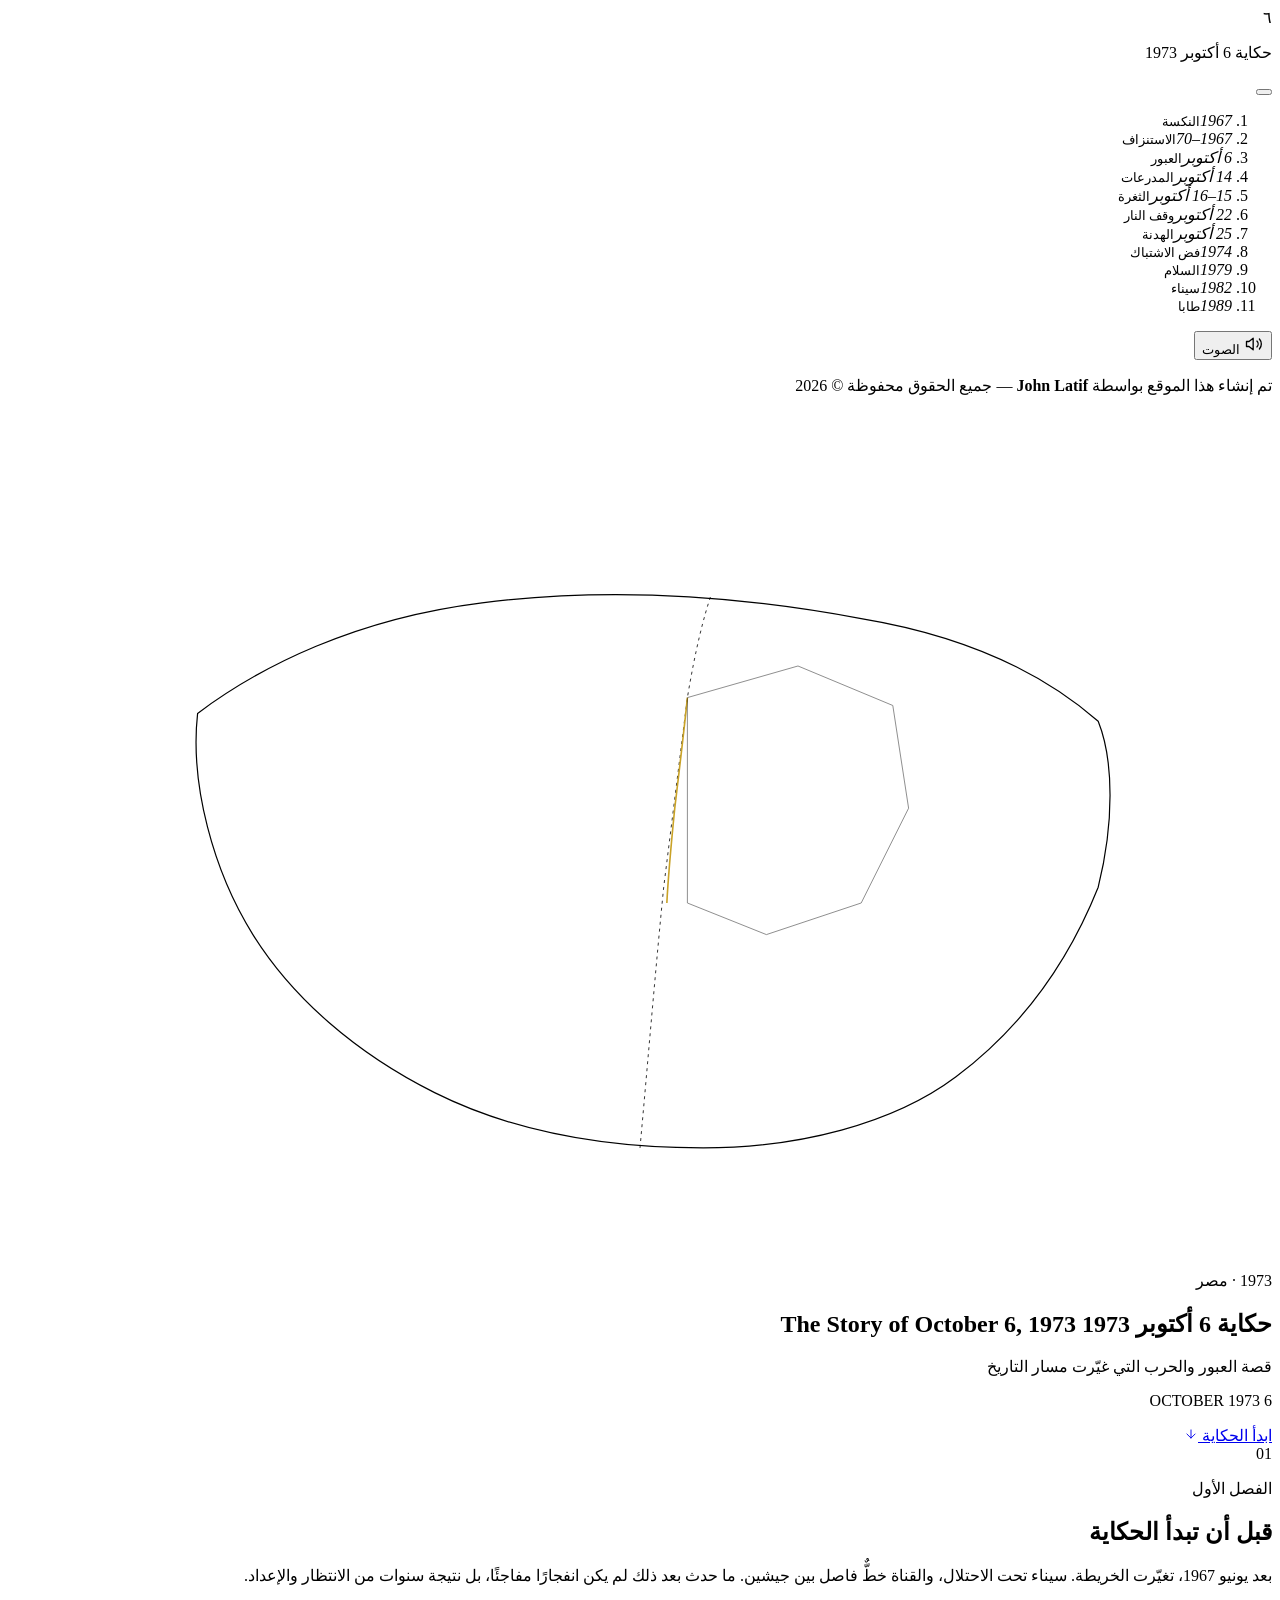
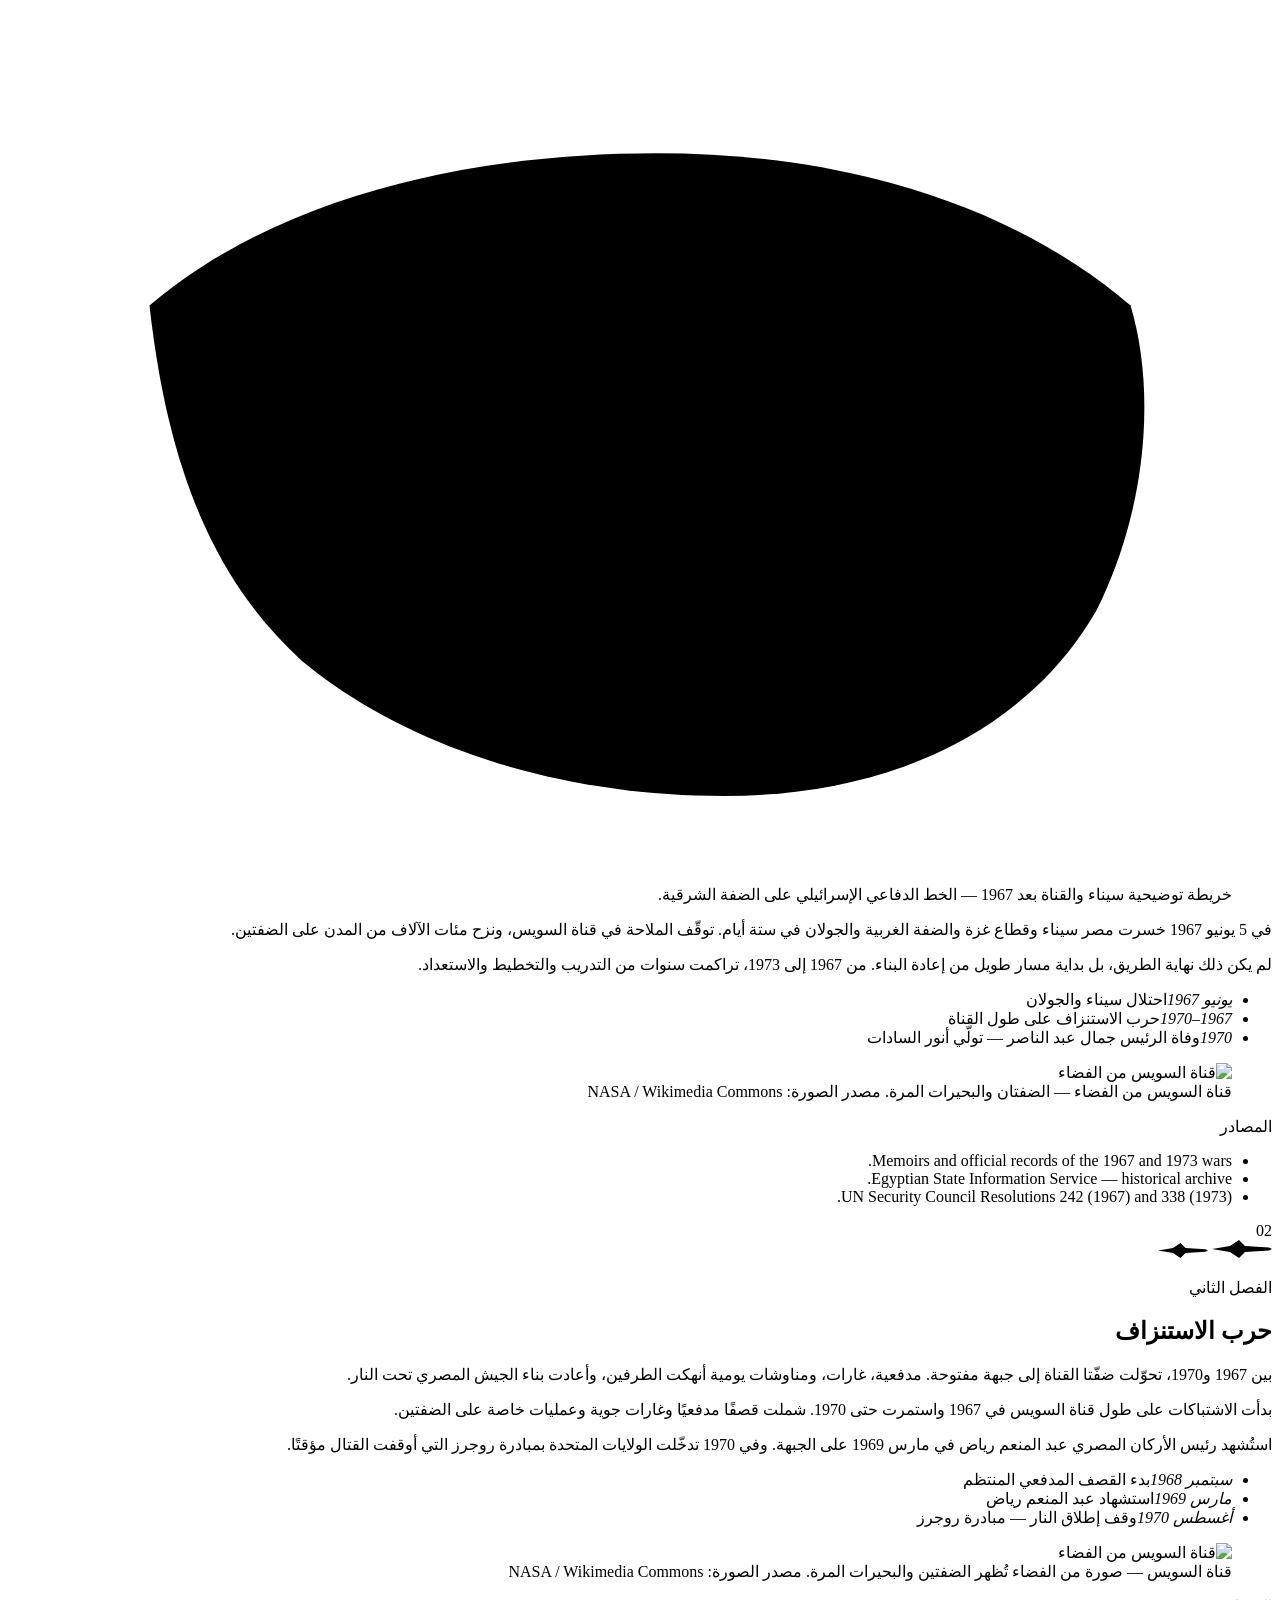
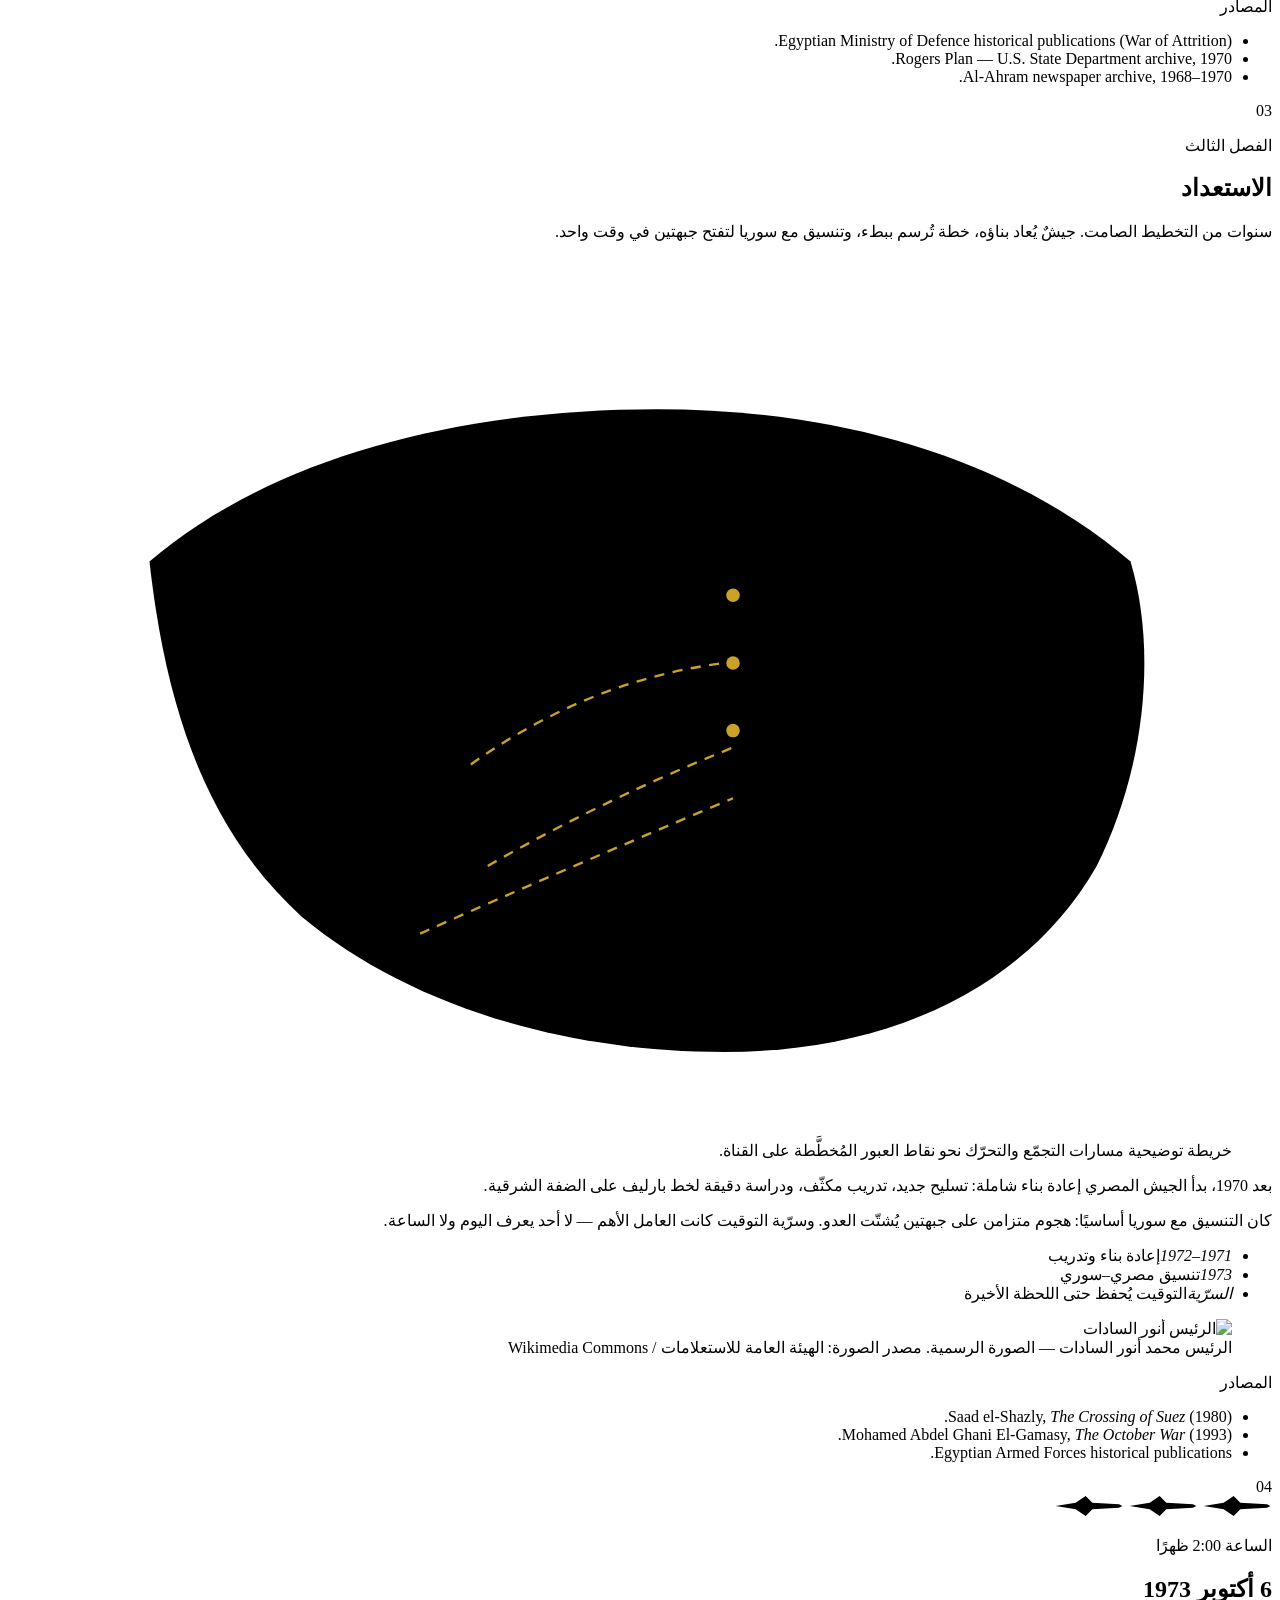
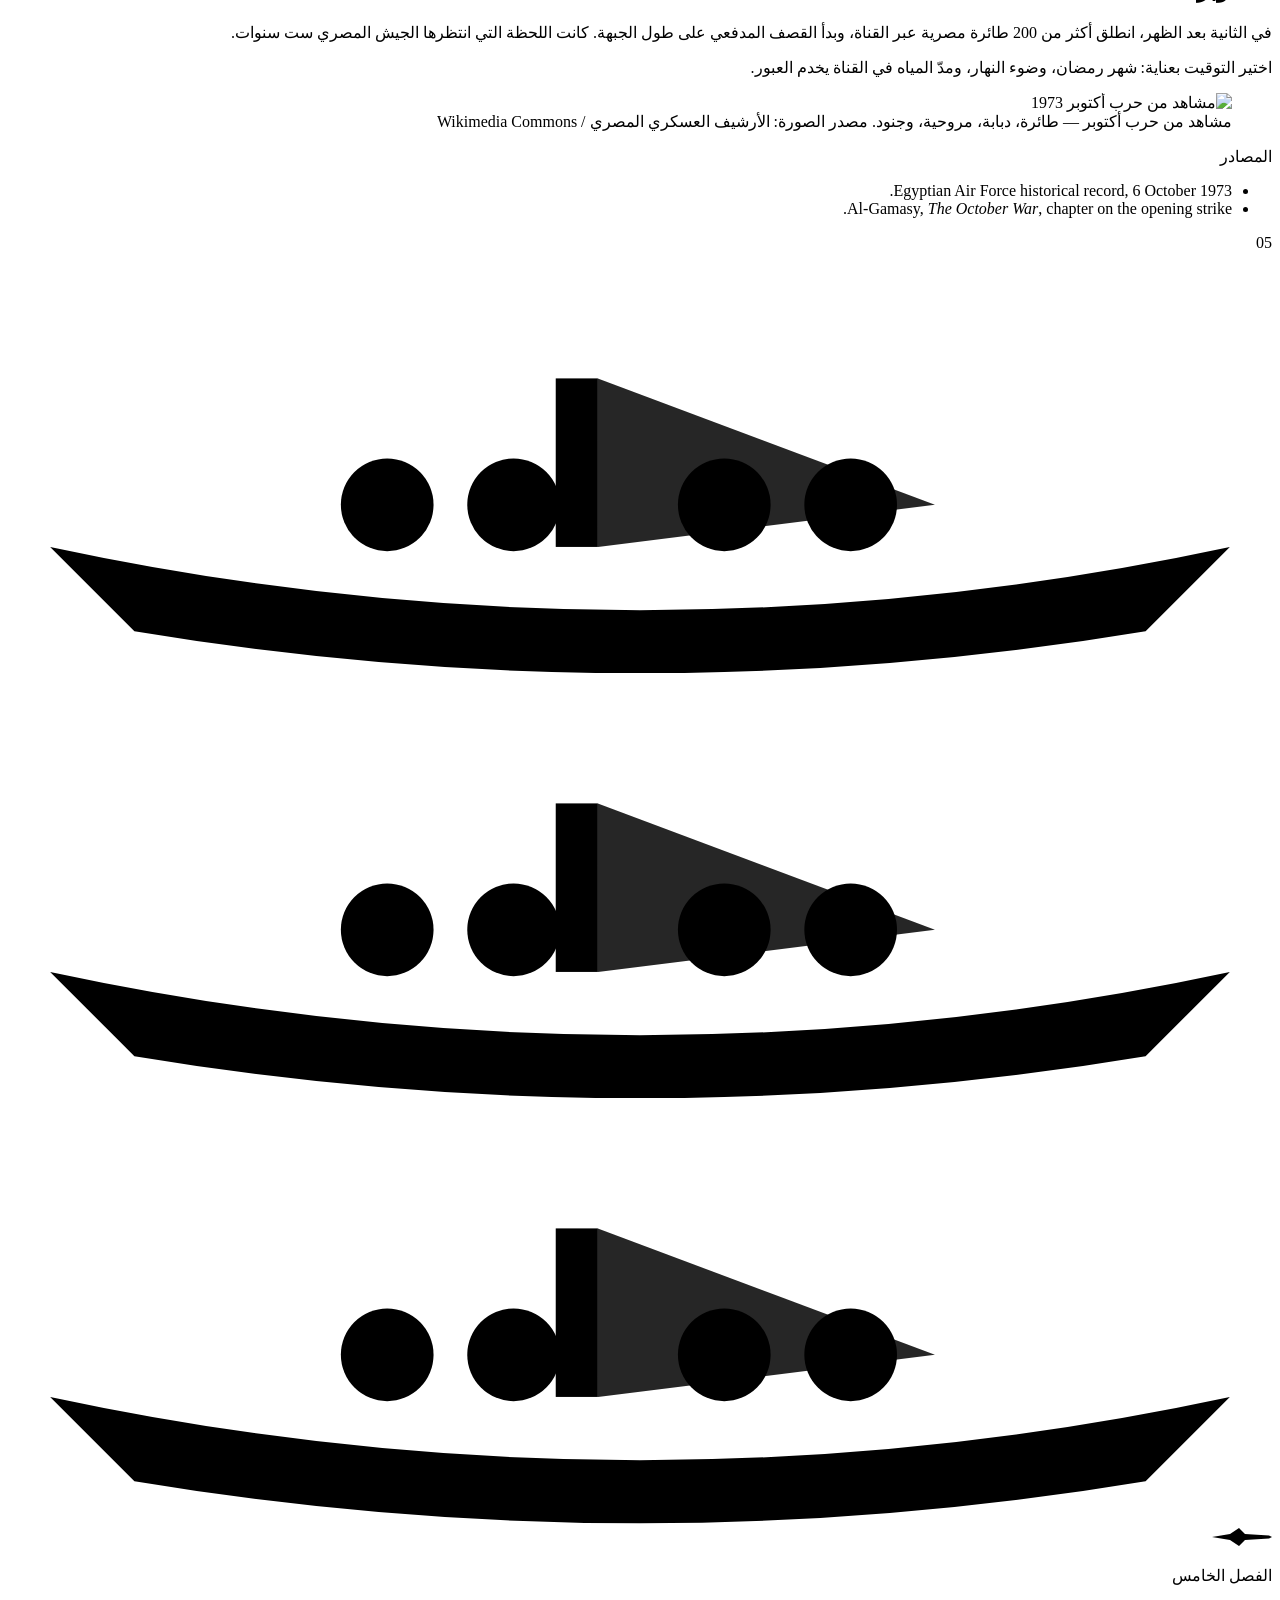
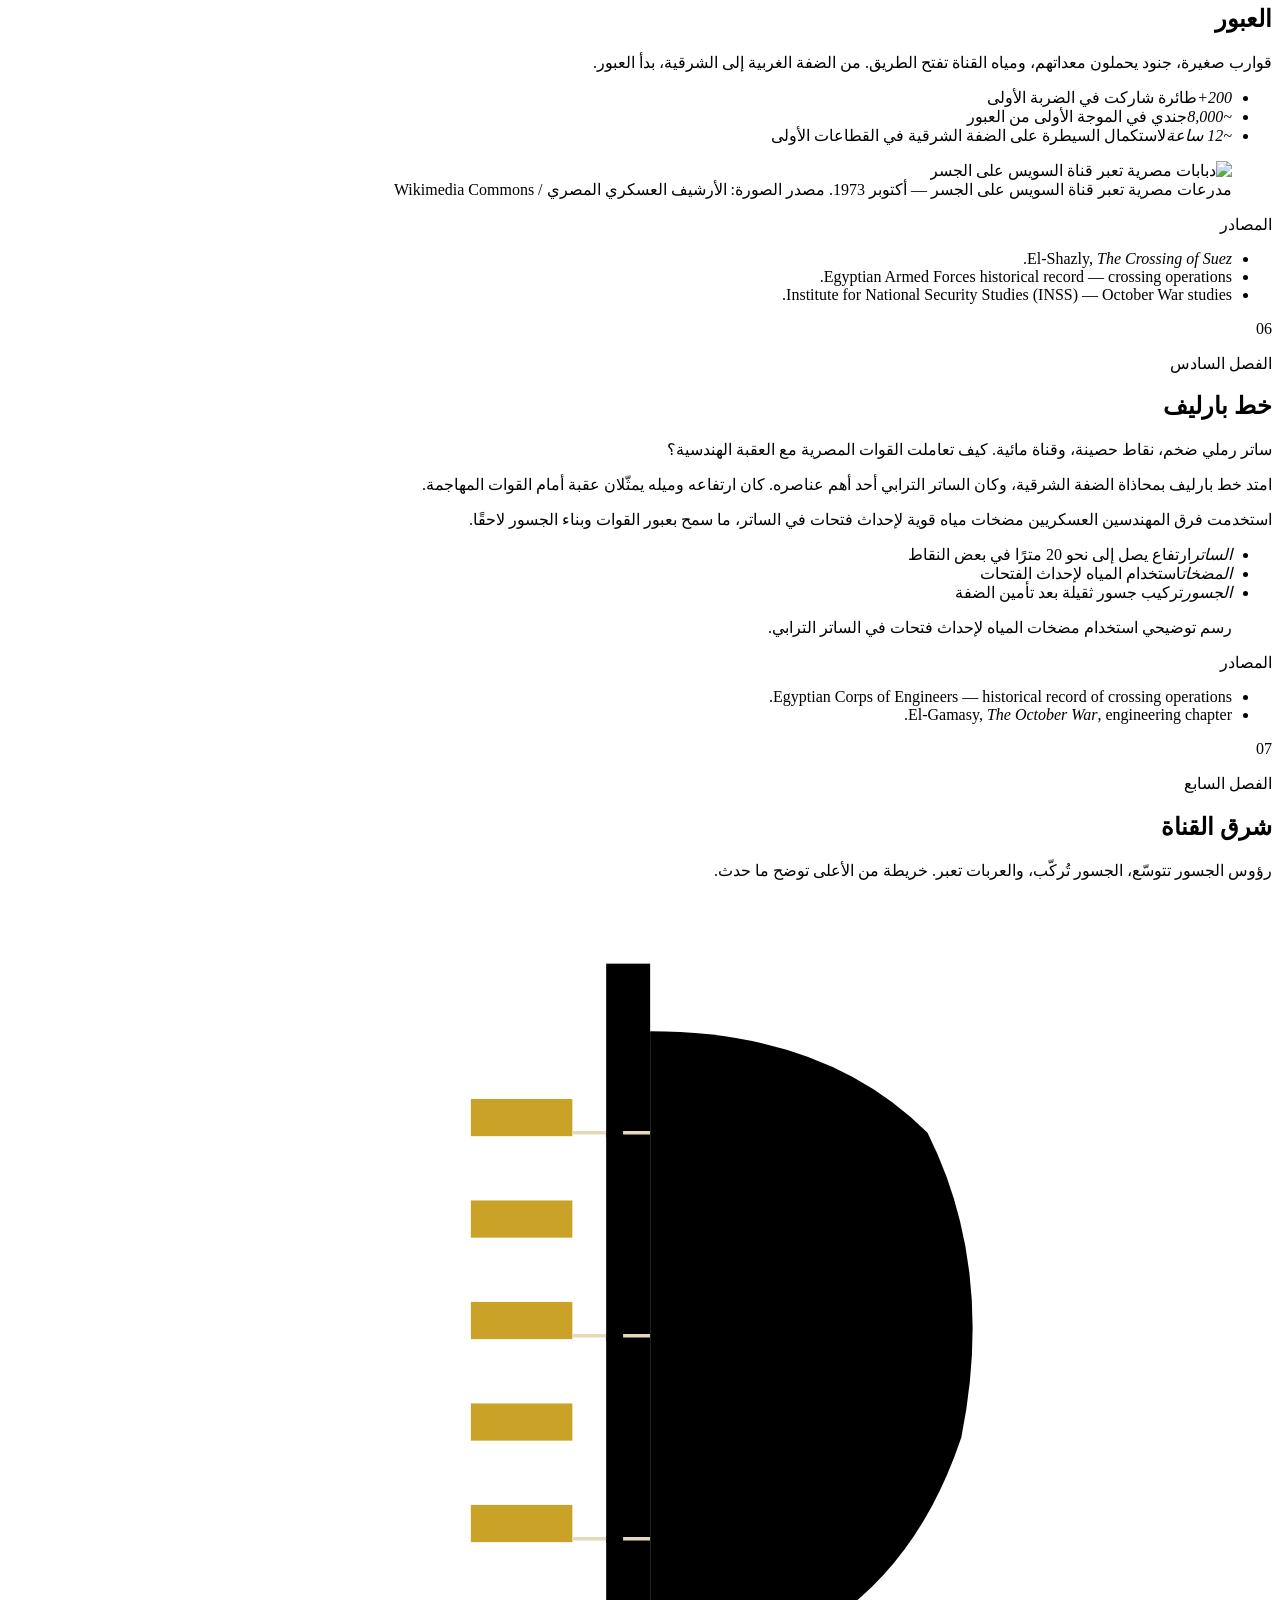
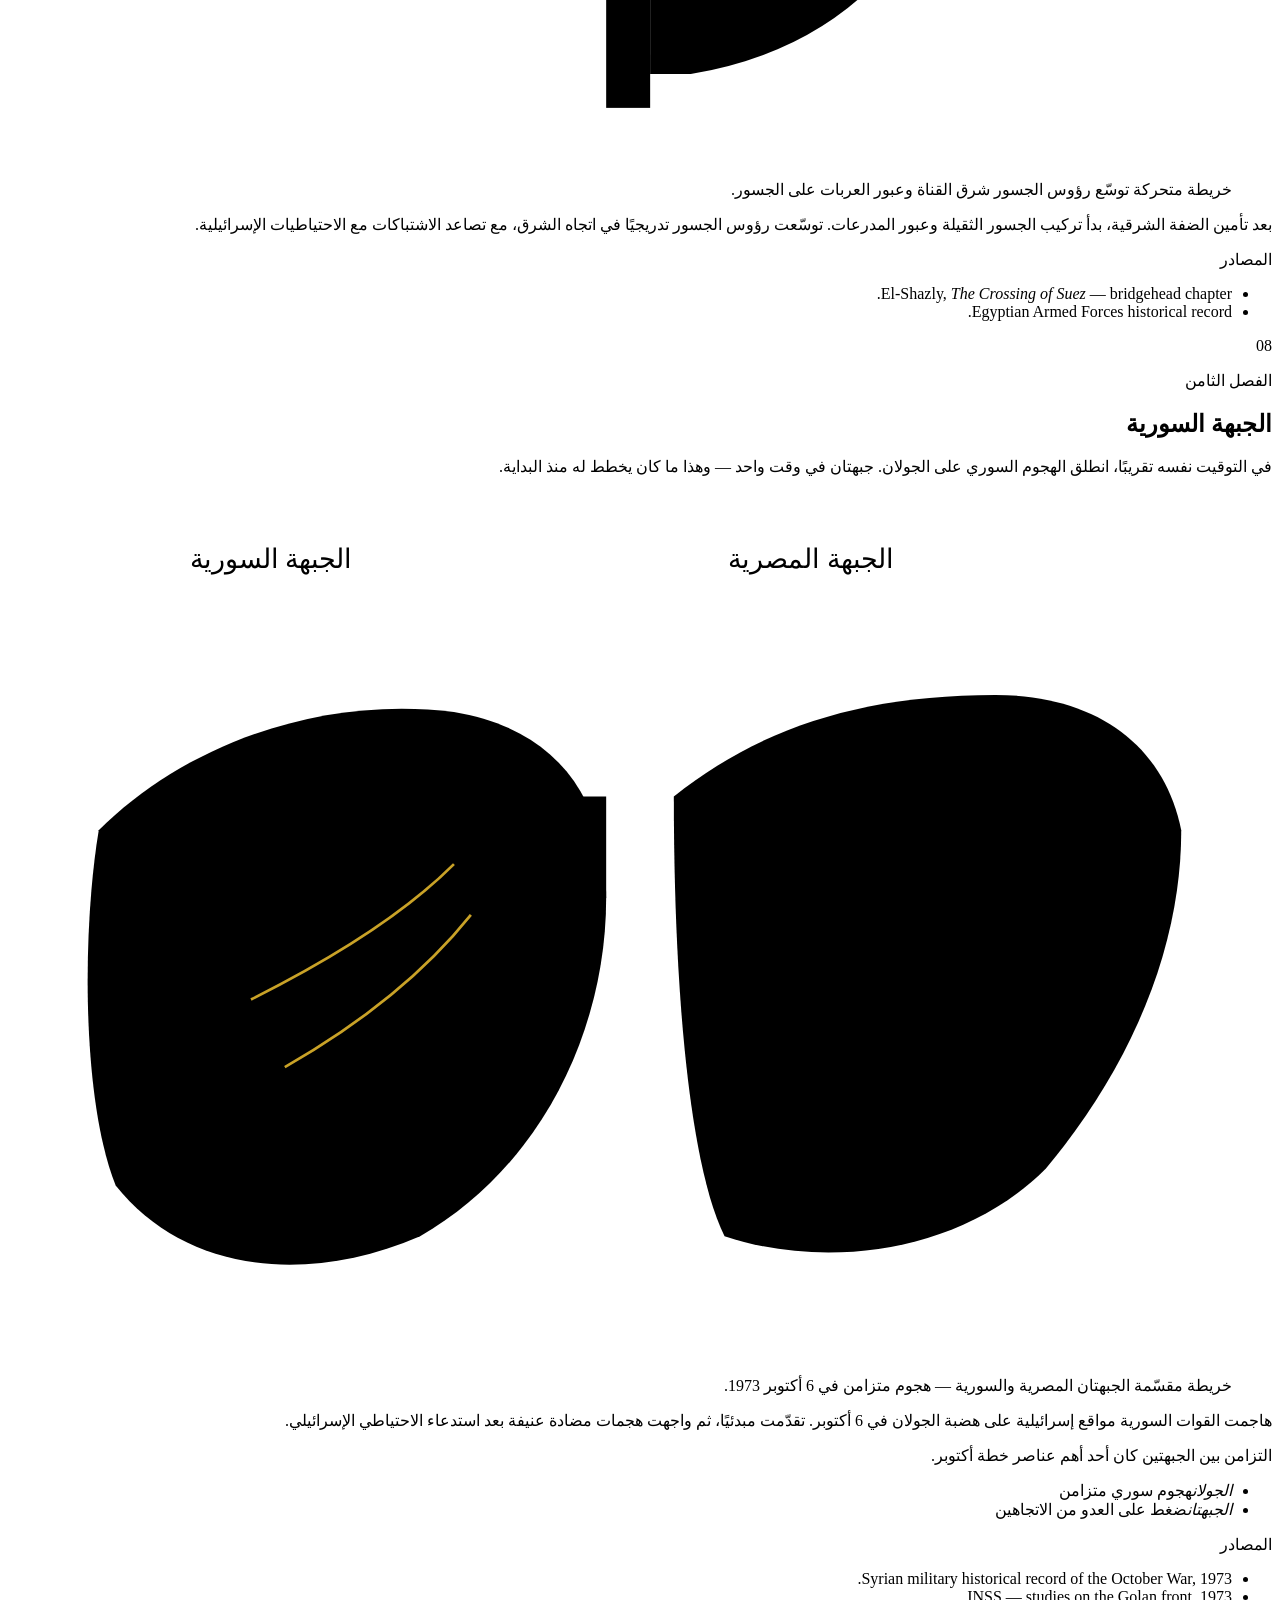
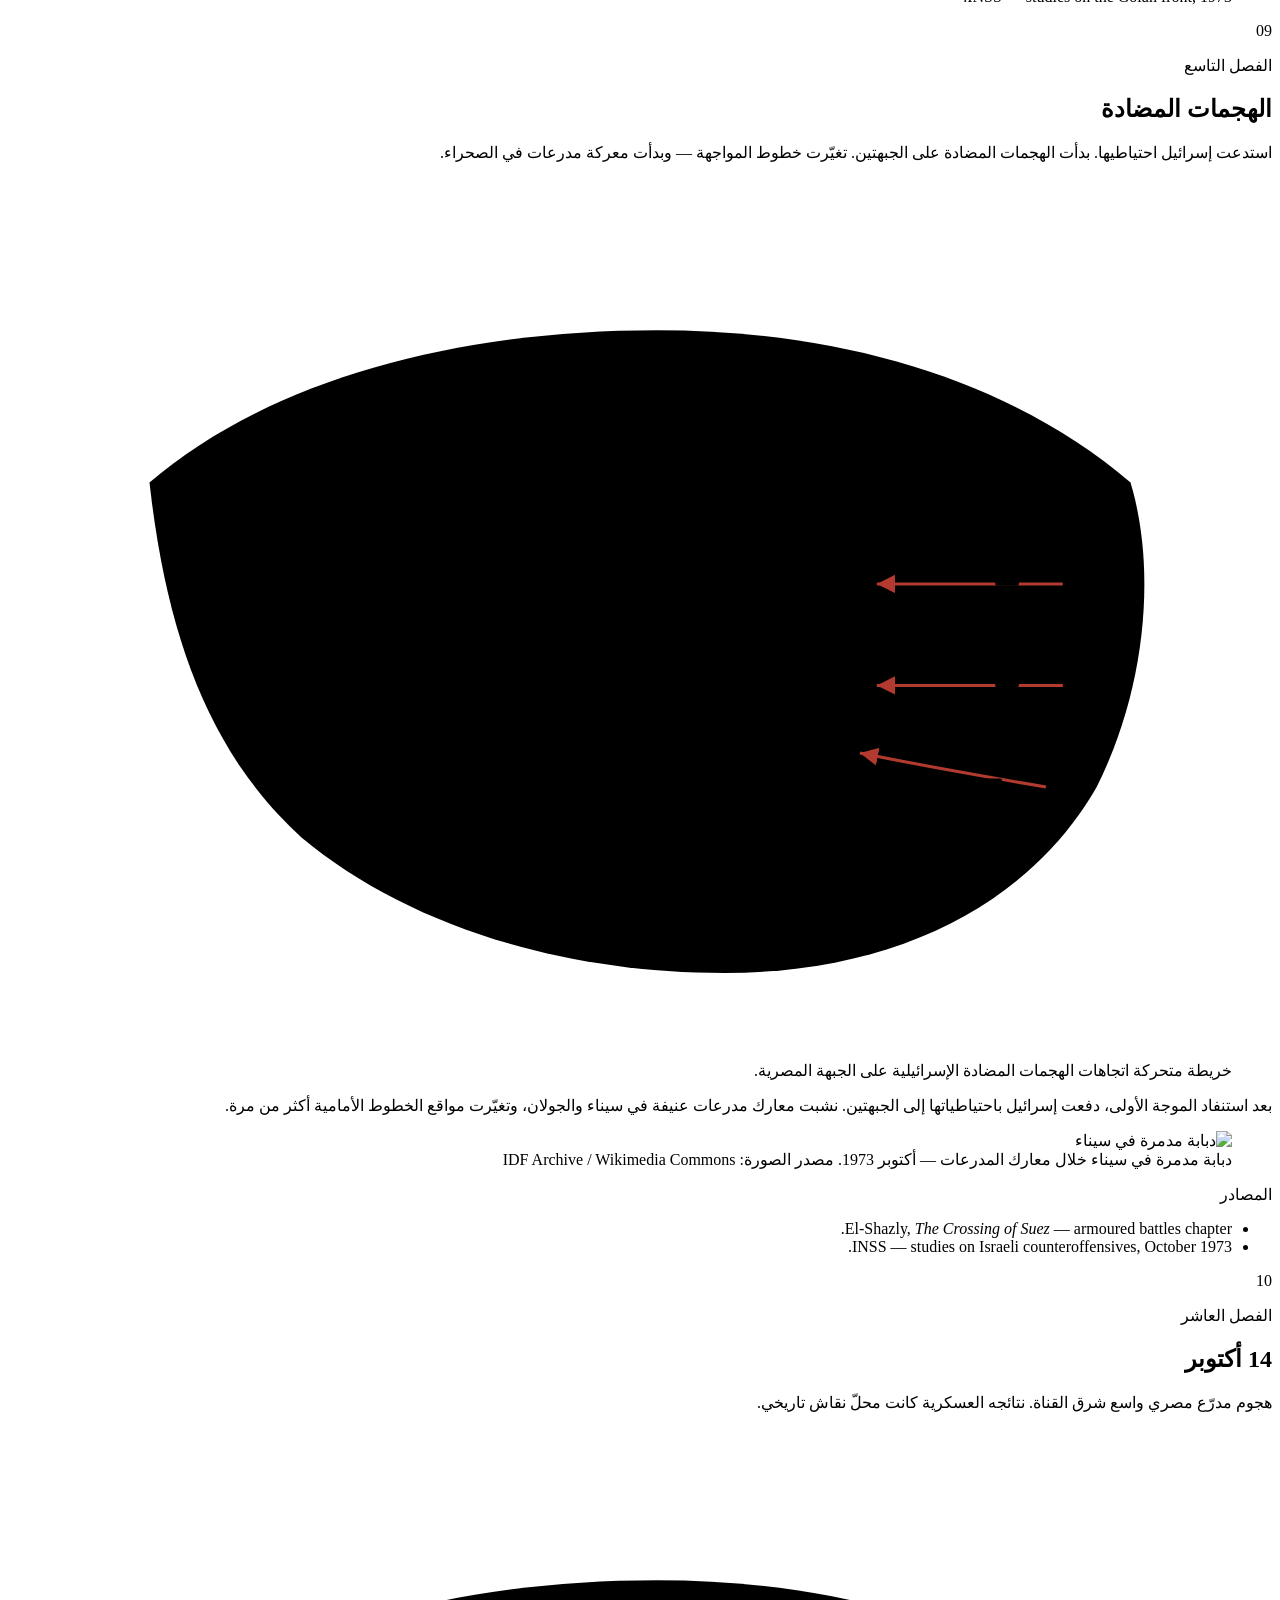
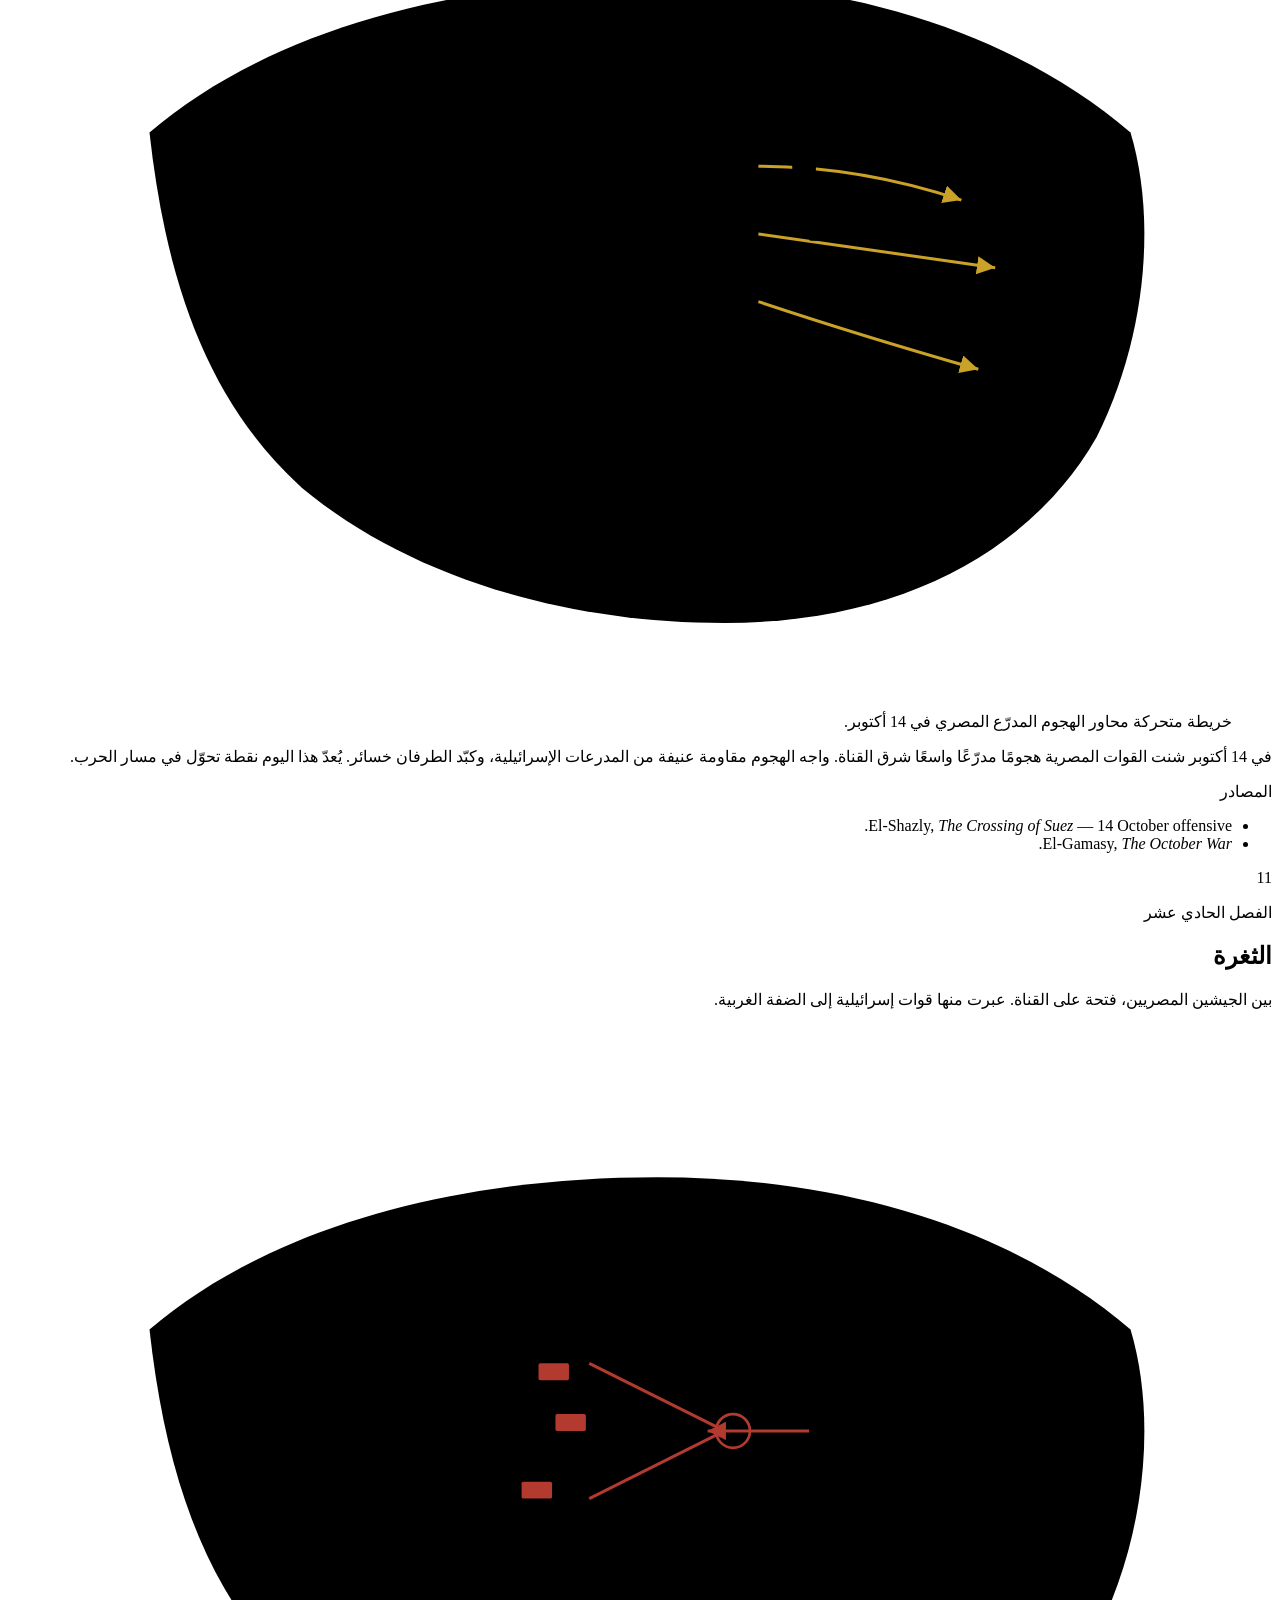
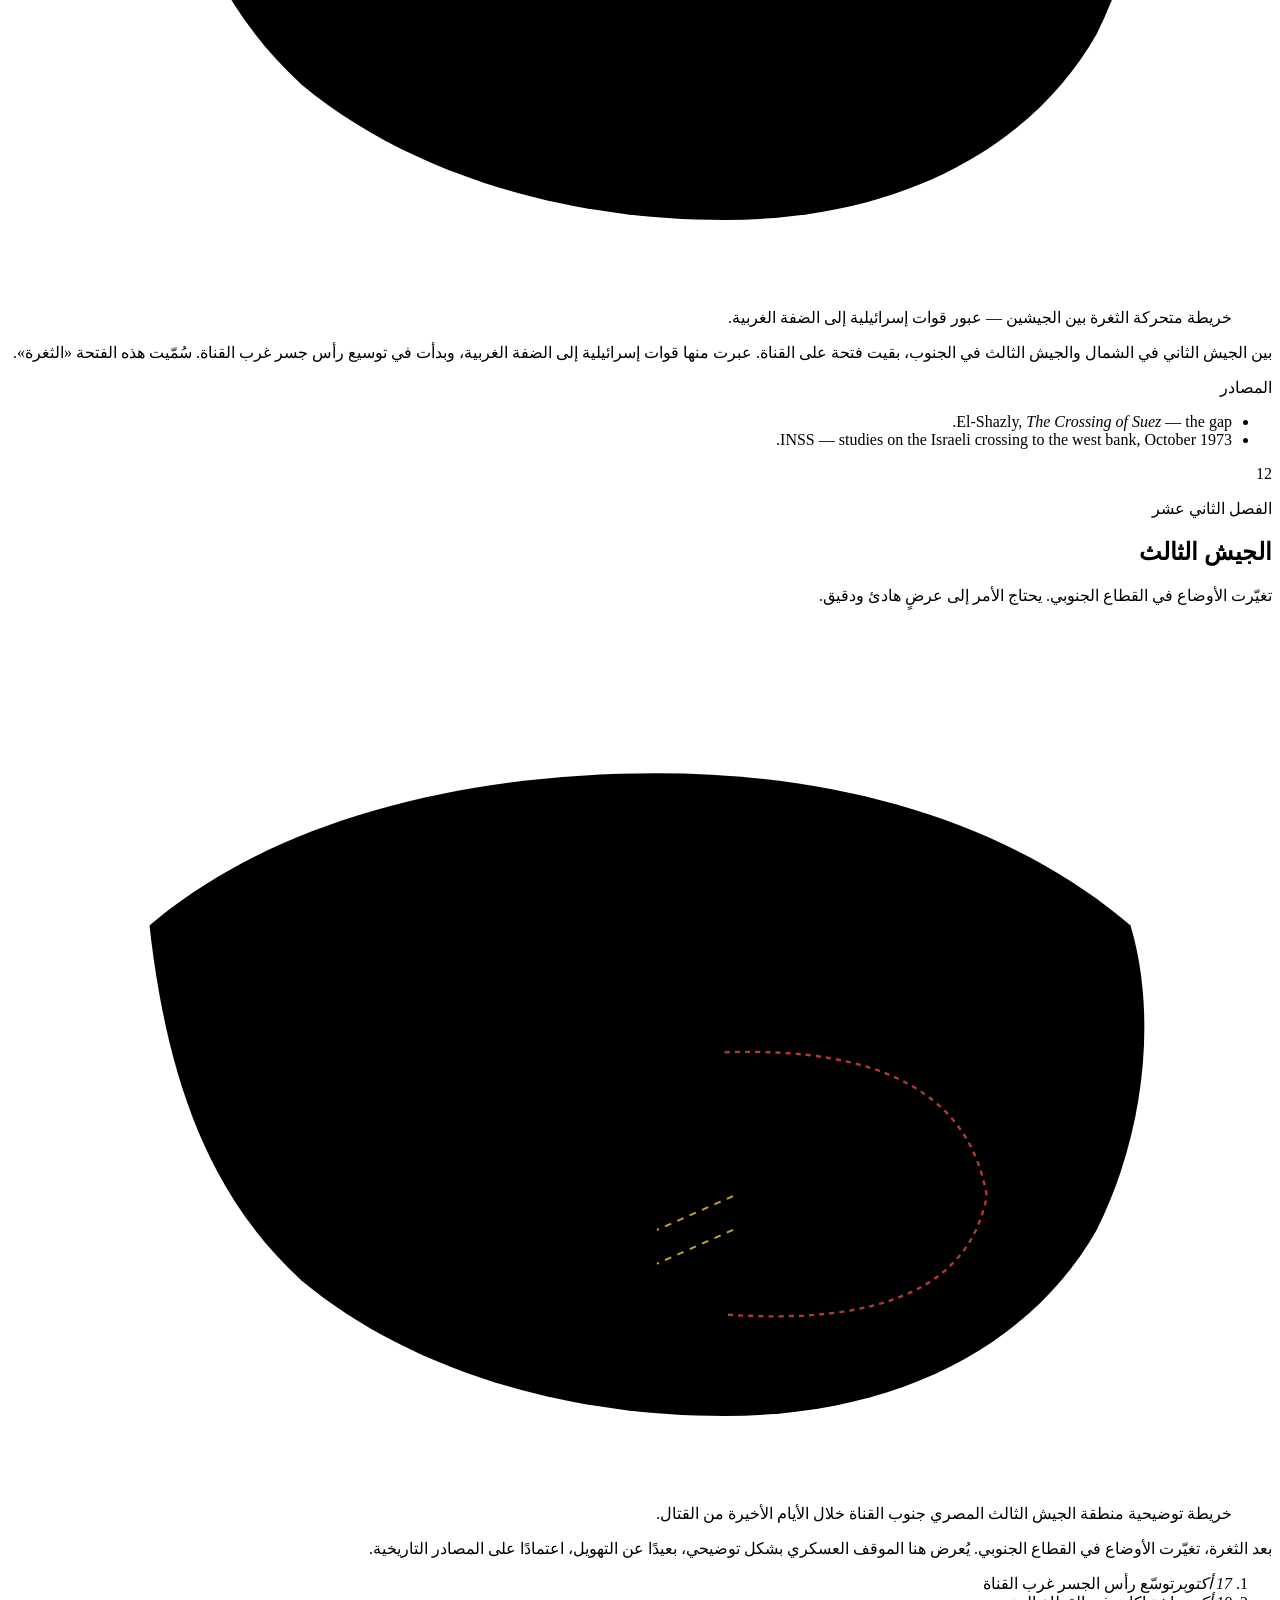
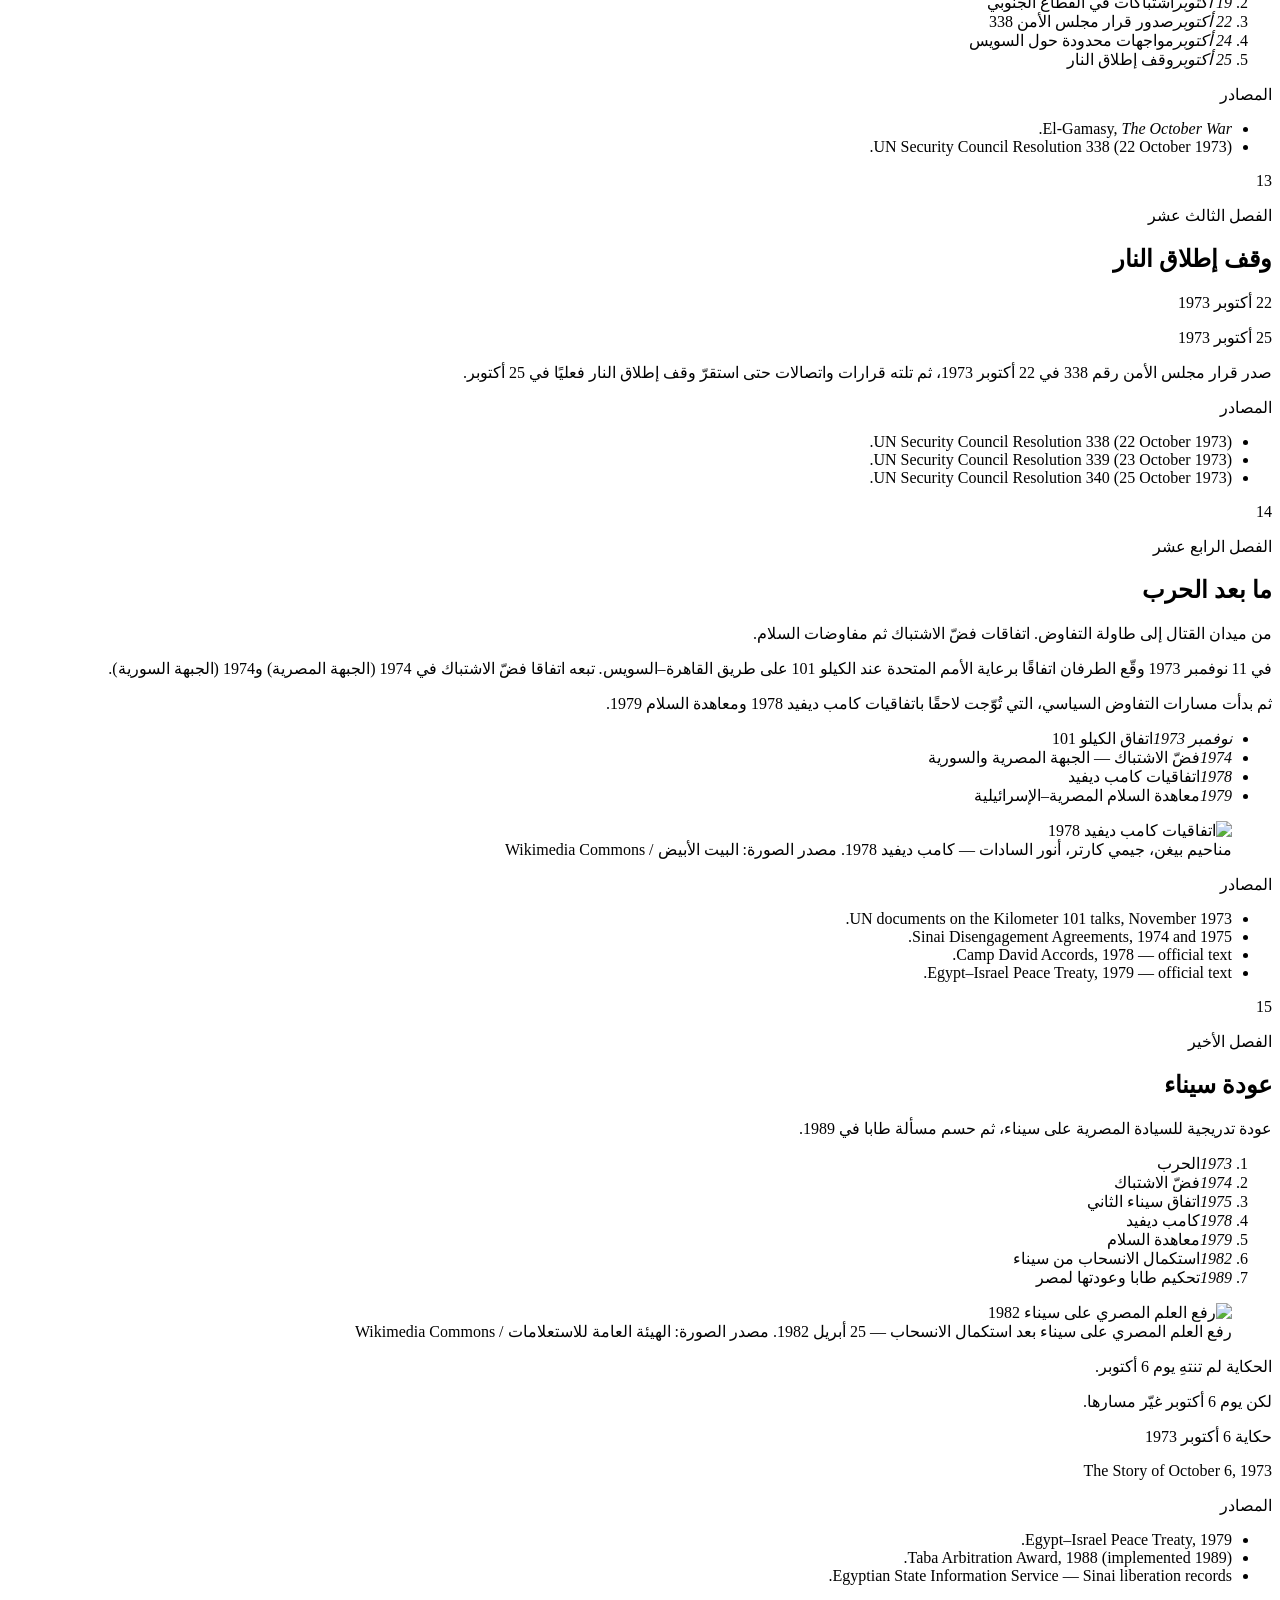
==== commit a03c0598: "Update index.html" ====
--- a/public/index.html
+++ b/public/index.html
@@ -23,7 +23,7 @@
 <link rel="preconnect" href="https://fonts.googleapis.com" />
 <link rel="preconnect" href="https://fonts.gstatic.com" crossorigin />
 <link href="https://fonts.googleapis.com/css2?family=Amiri:wght@400;700&family=Tajawal:wght@300;400;500;700;800&family=Cormorant+Garamond:wght@400;500;600;700&family=Inter:wght@300;400;500;600&display=swap" rel="stylesheet" />
-<link rel="stylesheet" href="/public/css/index.css" />
+<link rel="stylesheet" href="/css/index.css" />
 <script defer src="https://cdn.jsdelivr.net/npm/gsap@3.12.5/dist/gsap.min.js"></script>
 <script defer src="https://cdn.jsdelivr.net/npm/gsap@3.12.5/dist/ScrollTrigger.min.js"></script>
 </head>
